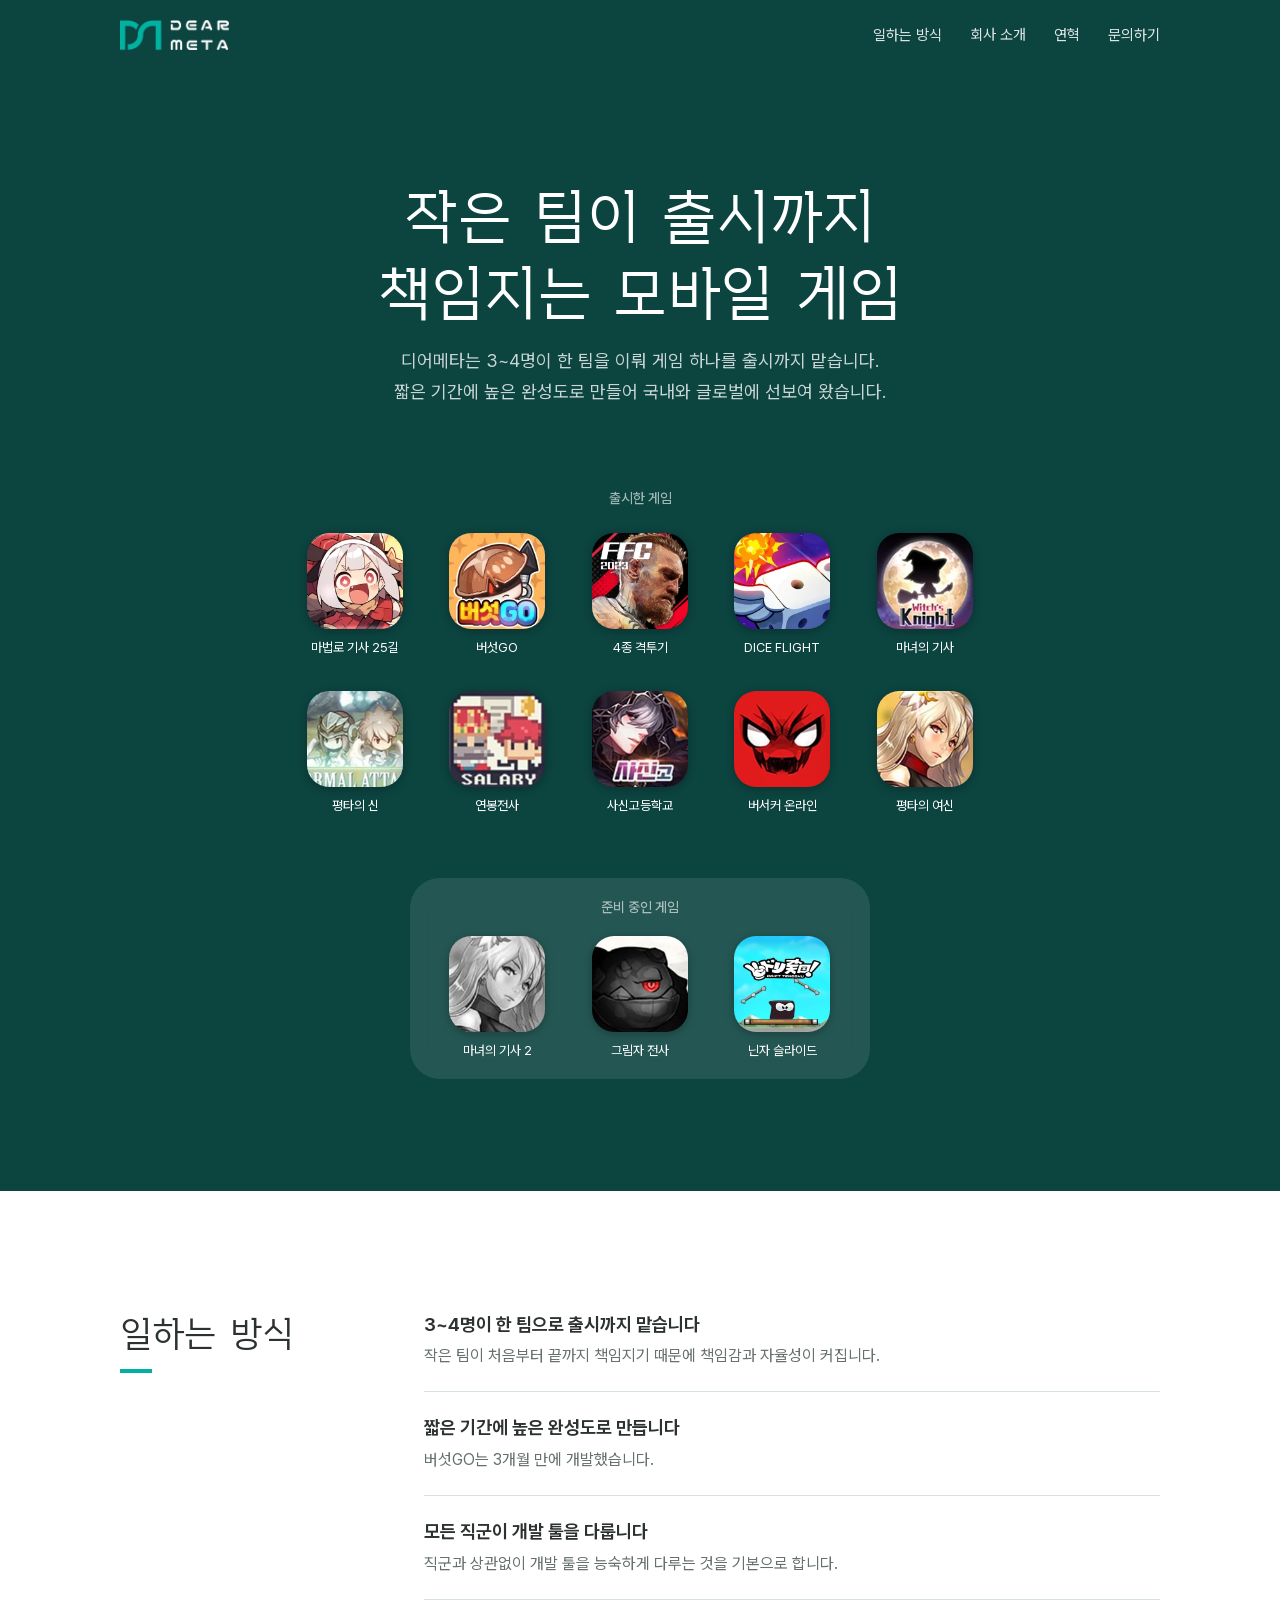
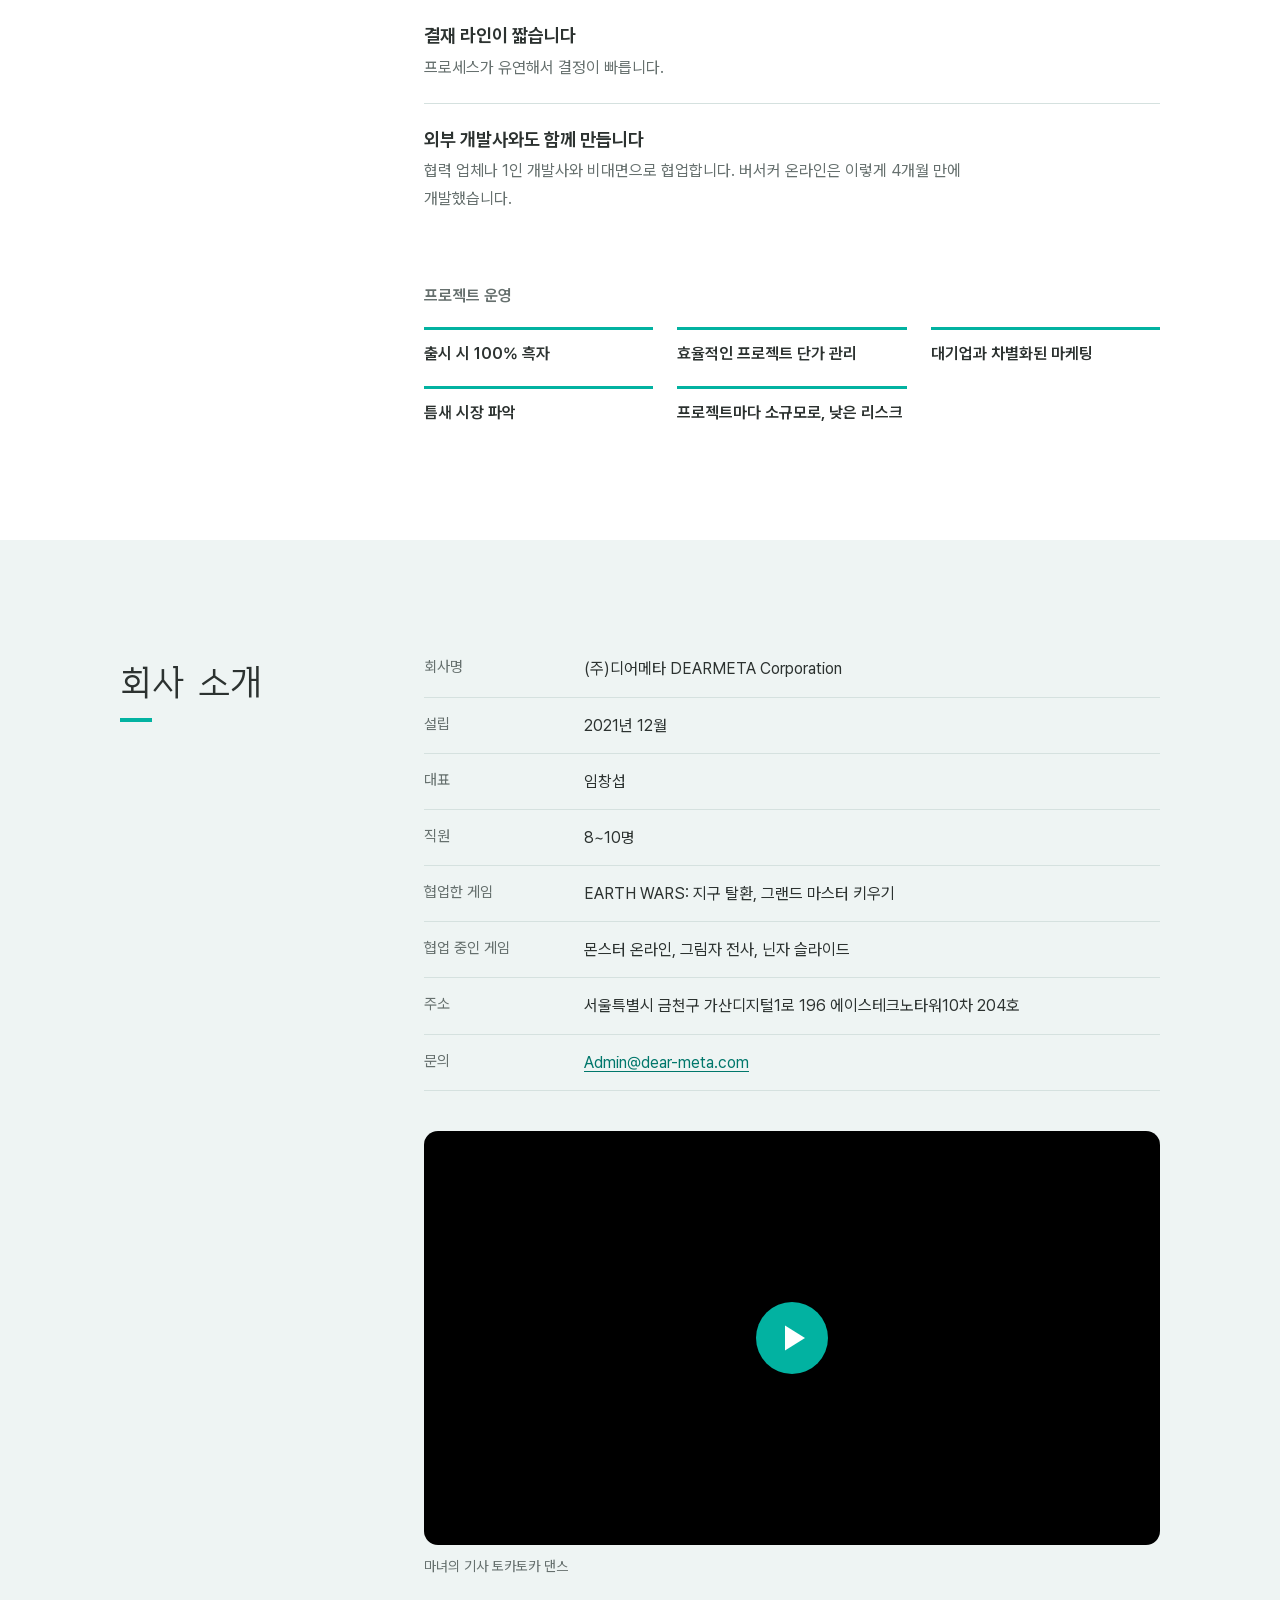
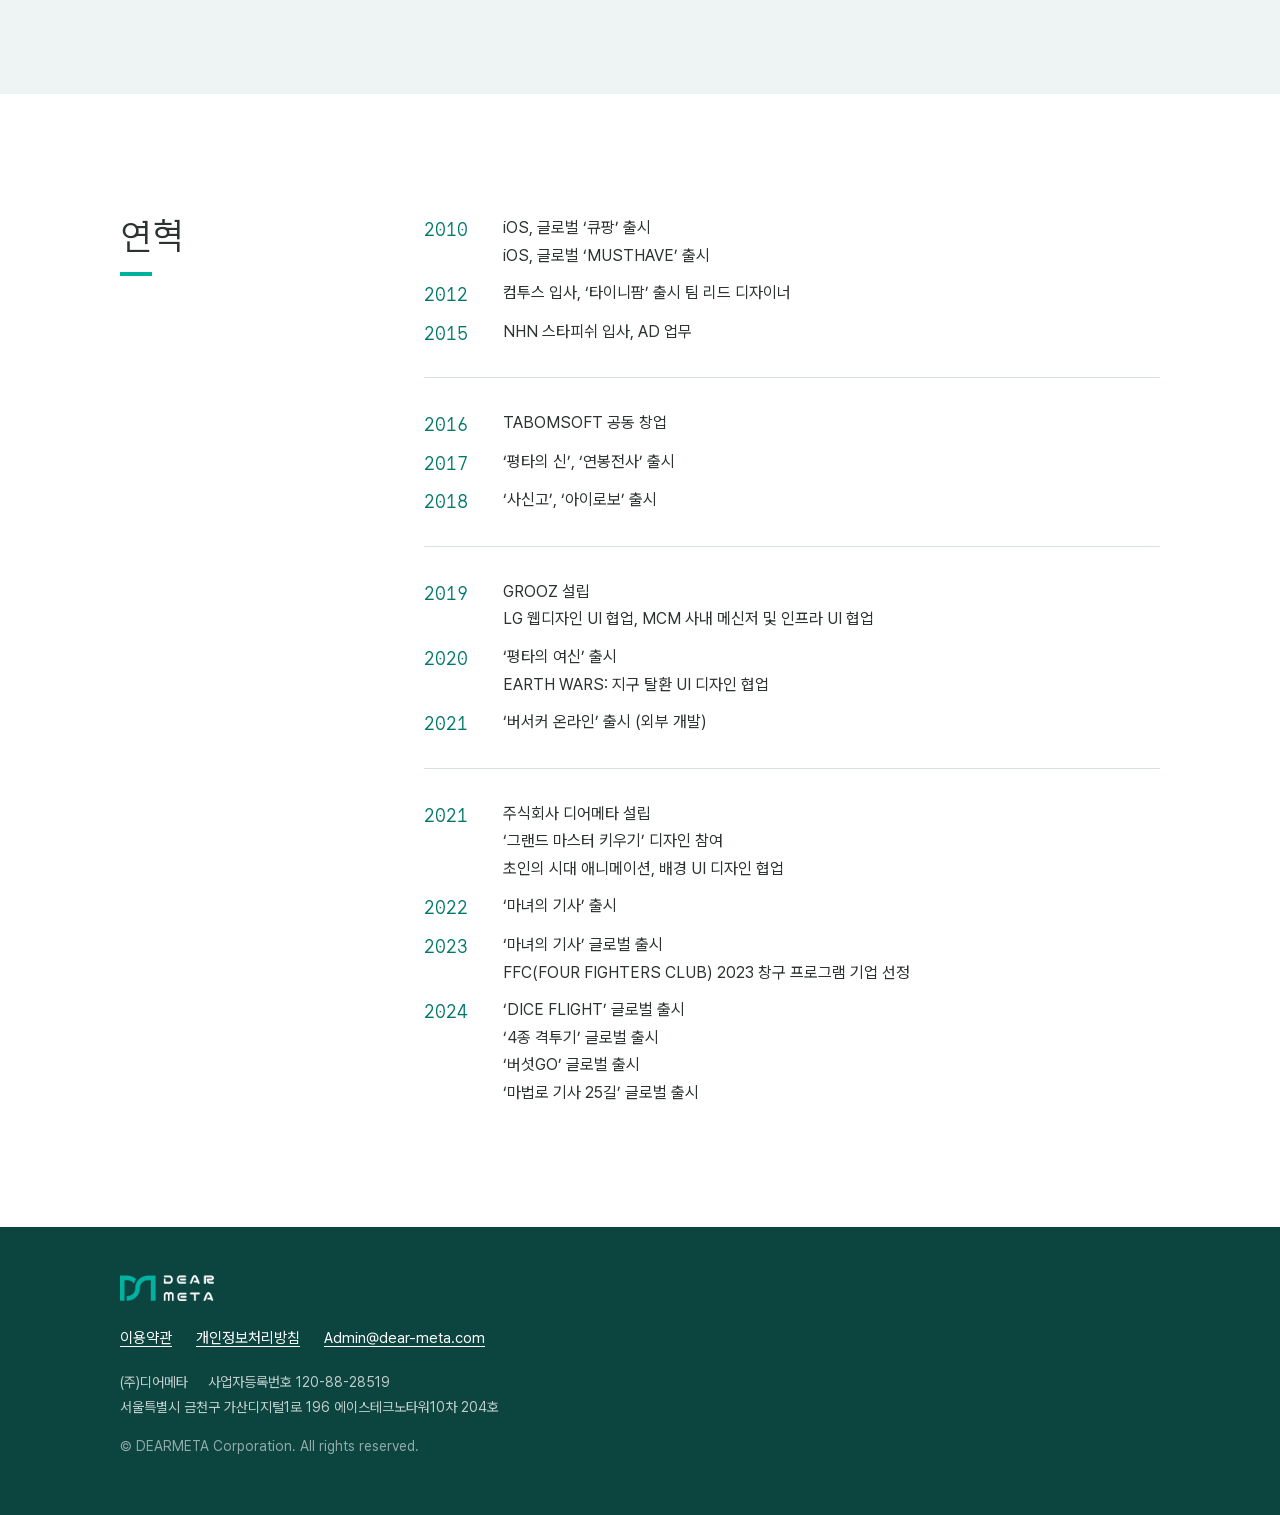
==== index.html @ 2e7e53f1 "회사 홈페이지 추가 (기존 구글 사이트 내용 이전) - 첫 화면: 출시한 게임 10개, 준비 중인 게임 3개 - 일하는 방식, 회사 소개, 연혁, 마녀의 기사 영상 - 이용약관(/" ====
<!doctype html>
<html lang="ko">
<head>
<meta charset="utf-8">
<meta name="viewport" content="width=device-width, initial-scale=1">
<title>디어메타 | 작은 팀이 출시까지 책임지는 모바일 게임</title>
<meta name="description" content="디어메타는 3~4명이 한 팀을 이뤄 모바일 게임을 출시까지 맡는 게임 회사입니다. 마법로 기사 25길, 버섯GO, 마녀의 기사, DICE FLIGHT 등을 출시했습니다.">
<meta name="theme-color" content="#0c4440">
<link rel="canonical" href="https://dear-meta.com/">
<meta property="og:type" content="website">
<meta property="og:site_name" content="디어메타">
<meta property="og:title" content="디어메타 | 작은 팀이 출시까지 책임지는 모바일 게임">
<meta property="og:description" content="3~4명이 한 팀을 이뤄 모바일 게임을 출시까지 맡는 게임 회사입니다.">
<meta property="og:url" content="https://dear-meta.com/">
<meta property="og:image" content="https://dear-meta.com/assets/img/og.jpg">
<meta property="og:image:width" content="1200">
<meta property="og:image:height" content="675">
<meta name="twitter:card" content="summary_large_image">
<link rel="icon" type="image/png" href="/assets/img/favicon.png">
<link rel="apple-touch-icon" href="/assets/img/apple-touch-icon.png">
<link rel="stylesheet" href="/assets/css/fonts.css">
<link rel="stylesheet" href="/assets/css/site.css">
<script type="application/ld+json">
{"@context":"https://schema.org","@type":"Organization","name":"(주)디어메타","alternateName":"DEARMETA Corporation","url":"https://dear-meta.com/","logo":"https://dear-meta.com/assets/img/logo.png","email":"Admin@dear-meta.com","foundingDate":"2021-12","address":{"@type":"PostalAddress","streetAddress":"가산디지털1로 196 에이스테크노타워10차 204호","addressLocality":"금천구","addressRegion":"서울특별시","addressCountry":"KR"}}
</script>
</head>
<body>
<a class="skip" href="#main">본문으로 건너뛰기</a>

<div class="wall">
  <header class="masthead">
    <a class="brand" href="/" aria-label="디어메타 홈"><img src="/assets/img/logo-white.png" alt="DEAR META" width="463" height="128"></a>
    <nav aria-label="주요 메뉴">
      <ul>
        <li><a href="#work">일하는 방식</a></li>
        <li><a href="#about">회사 소개</a></li>
        <li><a href="#history">연혁</a></li>
        <li class="contact"><a href="mailto:Admin@dear-meta.com">문의하기</a></li>
      </ul>
    </nav>
  </header>

  <section class="hero" id="main" aria-labelledby="hero-title">
    <h1 id="hero-title">작은 팀이 출시까지 책임지는 모바일 게임</h1>
    <p class="lede">디어메타는 3~4명이 한 팀을 이뤄 게임 하나를 출시까지 맡습니다. 짧은 기간에 높은 완성도로 만들어 국내와 글로벌에 선보여 왔습니다.</p>

    <div class="home">
      <h2>출시한 게임</h2>
      <ul class="apps">
        <li class="app" style="--i:0"><img src="/assets/img/games/mabeopro.webp" alt="" width="152" height="152"><span>마법로 기사 25길</span></li>
        <li class="app" style="--i:1"><img src="/assets/img/games/beoseot-go.webp" alt="" width="150" height="150"><span>버섯GO</span></li>
        <li class="app" style="--i:2"><img src="/assets/img/games/ffc.webp" alt="" width="150" height="150"><span>4종 격투기</span></li>
        <li class="app" style="--i:3"><img src="/assets/img/games/dice-flight.webp" alt="" width="150" height="150"><span>DICE FLIGHT</span></li>
        <li class="app" style="--i:4"><img src="/assets/img/games/witchs-knight.webp" alt="" width="150" height="150"><span>마녀의 기사</span></li>
        <li class="app" style="--i:5"><img src="/assets/img/games/pyeongta-sin.webp" alt="" width="150" height="150"><span>평타의 신</span></li>
        <li class="app" style="--i:6"><img src="/assets/img/games/salary.webp" alt="" width="121" height="121"><span>연봉전사</span></li>
        <li class="app" style="--i:7"><img src="/assets/img/games/sasingo.webp" alt="" width="150" height="150"><span>사신고등학교</span></li>
        <li class="app" style="--i:8"><img src="/assets/img/games/berserker.webp" alt="" width="150" height="150"><span>버서커 온라인</span></li>
        <li class="app" style="--i:9"><img src="/assets/img/games/pyeongta-yeosin.webp" alt="" width="150" height="150"><span>평타의 여신</span></li>
      </ul>
    </div>

    <div class="dock">
      <h2>준비 중인 게임</h2>
      <ul class="apps">
        <li class="app" style="--i:11"><img src="/assets/img/games/witchs-knight-2.webp" alt="" width="151" height="151"><span>마녀의 기사 2</span></li>
        <li class="app" style="--i:12"><img src="/assets/img/games/shadow-warrior.webp" alt="" width="150" height="150"><span>그림자 전사</span></li>
        <li class="app" style="--i:13"><img src="/assets/img/games/ninja-slide.webp" alt="" width="159" height="159"><span>닌자 슬라이드</span></li>
      </ul>
    </div>
  </section>
</div>

<main>
  <section class="section" id="work" aria-labelledby="work-title">
    <div class="split">
      <h2 id="work-title">일하는 방식</h2>
      <div>
        <ul class="ways">
          <li>
            <h3>3~4명이 한 팀으로 출시까지 맡습니다</h3>
            <p>작은 팀이 처음부터 끝까지 책임지기 때문에 책임감과 자율성이 커집니다.</p>
          </li>
          <li>
            <h3>짧은 기간에 높은 완성도로 만듭니다</h3>
            <p>버섯GO는 3개월 만에 개발했습니다.</p>
          </li>
          <li>
            <h3>모든 직군이 개발 툴을 다룹니다</h3>
            <p>직군과 상관없이 개발 툴을 능숙하게 다루는 것을 기본으로 합니다.</p>
          </li>
          <li>
            <h3>결재 라인이 짧습니다</h3>
            <p>프로세스가 유연해서 결정이 빠릅니다.</p>
          </li>
          <li>
            <h3>외부 개발사와도 함께 만듭니다</h3>
            <p>협력 업체나 1인 개발사와 비대면으로 협업합니다. 버서커 온라인은 이렇게 4개월 만에 개발했습니다.</p>
          </li>
        </ul>

        <div class="ops">
          <h3>프로젝트 운영</h3>
          <ul>
            <li>출시 시 100% 흑자</li>
            <li>효율적인 프로젝트 단가 관리</li>
            <li>대기업과 차별화된 마케팅</li>
            <li>틈새 시장 파악</li>
            <li>프로젝트마다 소규모로, 낮은 리스크</li>
          </ul>
        </div>
      </div>
    </div>
  </section>

  <section class="section tint" id="about" aria-labelledby="about-title">
    <div class="split">
      <h2 id="about-title">회사 소개</h2>
      <div>
        <dl class="facts">
          <div><dt>회사명</dt><dd>(주)디어메타 DEARMETA Corporation</dd></div>
          <div><dt>설립</dt><dd>2021년 12월</dd></div>
          <div><dt>대표</dt><dd>임창섭</dd></div>
          <div><dt>직원</dt><dd>8~10명</dd></div>
          <div><dt>협업한 게임</dt><dd>EARTH WARS: 지구 탈환, 그랜드 마스터 키우기</dd></div>
          <div><dt>협업 중인 게임</dt><dd>몬스터 온라인, 그림자 전사, 닌자 슬라이드</dd></div>
          <div><dt>주소</dt><dd>서울특별시 금천구 가산디지털1로 196 에이스테크노타워10차 204호</dd></div>
          <div><dt>문의</dt><dd><a href="mailto:Admin@dear-meta.com">Admin@dear-meta.com</a></dd></div>
        </dl>

        <figure class="film">
          <div class="film-frame" data-youtube="AQOb9cxk1CE">
            <button type="button" aria-label="마녀의 기사 토카토카 댄스 영상 재생">
              <img src="https://i.ytimg.com/vi/AQOb9cxk1CE/hqdefault.jpg" alt="" loading="lazy" width="480" height="360" onerror="this.remove()">
              <svg viewBox="0 0 72 72" aria-hidden="true"><circle cx="36" cy="36" r="36" fill="#02b2a1"/><path d="M29 23.5v25l20-12.5z" fill="#fff"/></svg>
            </button>
          </div>
          <figcaption>마녀의 기사 토카토카 댄스</figcaption>
        </figure>
      </div>
    </div>
  </section>

  <section class="section" id="history" aria-labelledby="history-title">
    <div class="split">
      <h2 id="history-title">연혁</h2>
      <ol class="timeline">
        <li>
          <ol>
            <li class="year-row"><span class="year">2010</span><ul><li>iOS, 글로벌 ‘큐팡’ 출시</li><li>iOS, 글로벌 ‘MUSTHAVE’ 출시</li></ul></li>
            <li class="year-row"><span class="year">2012</span><ul><li>컴투스 입사, ‘타이니팜’ 출시 팀 리드 디자이너</li></ul></li>
            <li class="year-row"><span class="year">2015</span><ul><li>NHN 스타피쉬 입사, AD 업무</li></ul></li>
          </ol>
        </li>
        <li>
          <ol>
            <li class="year-row"><span class="year">2016</span><ul><li>TABOMSOFT 공동 창업</li></ul></li>
            <li class="year-row"><span class="year">2017</span><ul><li>‘평타의 신’, ‘연봉전사’ 출시</li></ul></li>
            <li class="year-row"><span class="year">2018</span><ul><li>‘사신고’, ‘아이로보’ 출시</li></ul></li>
          </ol>
        </li>
        <li>
          <ol>
            <li class="year-row"><span class="year">2019</span><ul><li>GROOZ 설립</li><li>LG 웹디자인 UI 협업, MCM 사내 메신저 및 인프라 UI 협업</li></ul></li>
            <li class="year-row"><span class="year">2020</span><ul><li>‘평타의 여신’ 출시</li><li>EARTH WARS: 지구 탈환 UI 디자인 협업</li></ul></li>
            <li class="year-row"><span class="year">2021</span><ul><li>‘버서커 온라인’ 출시 (외부 개발)</li></ul></li>
          </ol>
        </li>
        <li>
          <ol>
            <li class="year-row"><span class="year">2021</span><ul><li>주식회사 디어메타 설립</li><li>‘그랜드 마스터 키우기’ 디자인 참여</li><li>초인의 시대 애니메이션, 배경 UI 디자인 협업</li></ul></li>
            <li class="year-row"><span class="year">2022</span><ul><li>‘마녀의 기사’ 출시</li></ul></li>
            <li class="year-row"><span class="year">2023</span><ul><li>‘마녀의 기사’ 글로벌 출시</li><li>FFC(FOUR FIGHTERS CLUB) 2023 창구 프로그램 기업 선정</li></ul></li>
            <li class="year-row"><span class="year">2024</span><ul><li>‘DICE FLIGHT’ 글로벌 출시</li><li>‘4종 격투기’ 글로벌 출시</li><li>‘버섯GO’ 글로벌 출시</li><li>‘마법로 기사 25길’ 글로벌 출시</li></ul></li>
          </ol>
        </li>
      </ol>
    </div>
  </section>
</main>

<footer class="wall footer">
  <div class="inner">
    <a class="brand" href="/" aria-label="디어메타 홈"><img src="/assets/img/logo-white.png" alt="DEAR META" width="463" height="128"></a>
    <nav aria-label="정책 및 문의">
      <ul>
        <li><a href="/terms/">이용약관</a></li>
        <li><a href="/privacy/">개인정보처리방침</a></li>
        <li><a href="mailto:Admin@dear-meta.com">Admin@dear-meta.com</a></li>
      </ul>
    </nav>
    <p class="company"><span>(주)디어메타</span><span>사업자등록번호 120-88-28519</span></p>
    <p>서울특별시 금천구 가산디지털1로 196 에이스테크노타워10차 204호</p>
    <p class="copy">© DEARMETA Corporation. All rights reserved.</p>
  </div>
</footer>

<script>
  document.querySelectorAll('[data-youtube]').forEach(function (frame) {
    var button = frame.querySelector('button');
    button.addEventListener('click', function () {
      var iframe = document.createElement('iframe');
      iframe.src = 'https://www.youtube-nocookie.com/embed/' + frame.dataset.youtube + '?autoplay=1&rel=0';
      iframe.title = '마녀의 기사 토카토카 댄스';
      iframe.allow = 'autoplay; encrypted-media; picture-in-picture; fullscreen';
      iframe.allowFullscreen = true;
      frame.replaceChildren(iframe);
      iframe.focus();
    });
  });
</script>
</body>
</html>
---- assets/css/fonts.css ----
/* Orbit (SIL OFL 1.1, via @fontsource/orbit) */
/* orbit-[0]-400-normal */
@font-face {
  font-family: 'Orbit';
  font-style: normal;
  font-display: swap;
  font-weight: 400;
  src: url(../fonts/orbit/orbit-0-400-normal.woff2) format('woff2');
  unicode-range: U+f9ca-fa0b,U+ff03-ff05,U+ff07,U+ff0a-ff0b,U+ff0d-ff19,U+ff1b,U+ff1d,U+ff20-ff5b,U+ff5d,U+ffe0-ffe3,U+ffe5-ffe6;
}

/* orbit-[2]-400-normal */
@font-face {
  font-family: 'Orbit';
  font-style: normal;
  font-display: swap;
  font-weight: 400;
  src: url(../fonts/orbit/orbit-2-400-normal.woff2) format('woff2');
  unicode-range: U+d723-d728,U+d72a-d733,U+d735-d748,U+d74a-d74f,U+d752-d753,U+d755-d757,U+d75a-d75f,U+d762-d764,U+d766-d768,U+d76a-d76b,U+d76d-d76f,U+d771-d787,U+d789-d78b,U+d78d-d78f,U+d791-d797,U+d79a,U+d79c,U+d79e-d7a3,U+f900-f909,U+f90b-f92e;
}

/* orbit-[3]-400-normal */
@font-face {
  font-family: 'Orbit';
  font-style: normal;
  font-display: swap;
  font-weight: 400;
  src: url(../fonts/orbit/orbit-3-400-normal.woff2) format('woff2');
  unicode-range: U+d679-d68b,U+d68e-d69e,U+d6a0,U+d6a2-d6a7,U+d6a9-d6c3,U+d6c6-d6c7,U+d6c9-d6cb,U+d6cd-d6d3,U+d6d5-d6d6,U+d6d8-d6e3,U+d6e5-d6e7,U+d6e9-d6fb,U+d6fd-d717,U+d719-d71f,U+d721-d722;
}

/* orbit-[4]-400-normal */
@font-face {
  font-family: 'Orbit';
  font-style: normal;
  font-display: swap;
  font-weight: 400;
  src: url(../fonts/orbit/orbit-4-400-normal.woff2) format('woff2');
  unicode-range: U+d5bc-d5c7,U+d5ca-d5cb,U+d5cd-d5cf,U+d5d1-d5d7,U+d5d9-d5da,U+d5dc,U+d5de-d5e3,U+d5e6-d5e7,U+d5e9-d5eb,U+d5ed-d5f6,U+d5f8,U+d5fa-d5ff,U+d602-d603,U+d605-d607,U+d609-d60f,U+d612-d613,U+d616-d61b,U+d61d-d637,U+d63a-d63b,U+d63d-d63f,U+d641-d647,U+d64a-d64c,U+d64e-d653,U+d656-d657,U+d659-d65b,U+d65d-d666,U+d668,U+d66a-d678;
}

/* orbit-[5]-400-normal */
@font-face {
  font-family: 'Orbit';
  font-style: normal;
  font-display: swap;
  font-weight: 400;
  src: url(../fonts/orbit/orbit-5-400-normal.woff2) format('woff2');
  unicode-range: U+d507,U+d509-d50b,U+d50d-d513,U+d515-d53b,U+d53e-d53f,U+d541-d543,U+d545-d54c,U+d54e,U+d550,U+d552-d557,U+d55a-d55b,U+d55d-d55f,U+d561-d564,U+d566-d567,U+d56a,U+d56c,U+d56e-d573,U+d576-d577,U+d579-d583,U+d585-d586,U+d58a-d5a4,U+d5a6-d5bb;
}

/* orbit-[6]-400-normal */
@font-face {
  font-family: 'Orbit';
  font-style: normal;
  font-display: swap;
  font-weight: 400;
  src: url(../fonts/orbit/orbit-6-400-normal.woff2) format('woff2');
  unicode-range: U+d464-d477,U+d47a-d47b,U+d47d-d47f,U+d481-d487,U+d489-d48a,U+d48c,U+d48e-d4e7,U+d4e9-d503,U+d505-d506;
}

/* orbit-[7]-400-normal */
@font-face {
  font-family: 'Orbit';
  font-style: normal;
  font-display: swap;
  font-weight: 400;
  src: url(../fonts/orbit/orbit-7-400-normal.woff2) format('woff2');
  unicode-range: U+d3bf-d3c7,U+d3ca-d3cf,U+d3d1-d3eb,U+d3ee-d3ef,U+d3f1-d3f3,U+d3f5-d3fb,U+d3fd-d400,U+d402-d45b,U+d45d-d463;
}

/* orbit-[8]-400-normal */
@font-face {
  font-family: 'Orbit';
  font-style: normal;
  font-display: swap;
  font-weight: 400;
  src: url(../fonts/orbit/orbit-8-400-normal.woff2) format('woff2');
  unicode-range: U+d2ff,U+d302-d304,U+d306-d30b,U+d30f,U+d311-d313,U+d315-d31b,U+d31e,U+d322-d324,U+d326-d327,U+d32a-d32b,U+d32d-d32f,U+d331-d337,U+d339-d33c,U+d33e-d37b,U+d37e-d37f,U+d381-d383,U+d385-d38b,U+d38e-d390,U+d392-d397,U+d39a-d39b,U+d39d-d39f,U+d3a1-d3a7,U+d3a9-d3aa,U+d3ac,U+d3ae-d3b3,U+d3b5-d3b7,U+d3b9-d3bb,U+d3bd-d3be;
}

/* orbit-[9]-400-normal */
@font-face {
  font-family: 'Orbit';
  font-style: normal;
  font-display: swap;
  font-weight: 400;
  src: url(../fonts/orbit/orbit-9-400-normal.woff2) format('woff2');
  unicode-range: U+d257-d27f,U+d281-d29b,U+d29d-d29f,U+d2a1-d2ab,U+d2ad-d2b7,U+d2ba-d2bb,U+d2bd-d2bf,U+d2c1-d2c7,U+d2c9-d2ef,U+d2f2-d2f3,U+d2f5-d2f7,U+d2f9-d2fe;
}

/* orbit-[10]-400-normal */
@font-face {
  font-family: 'Orbit';
  font-style: normal;
  font-display: swap;
  font-weight: 400;
  src: url(../fonts/orbit/orbit-10-400-normal.woff2) format('woff2');
  unicode-range: U+d1b4,U+d1b6-d1f3,U+d1f5-d22b,U+d22e-d22f,U+d231-d233,U+d235-d23b,U+d23d-d240,U+d242-d256;
}

/* orbit-[11]-400-normal */
@font-face {
  font-family: 'Orbit';
  font-style: normal;
  font-display: swap;
  font-weight: 400;
  src: url(../fonts/orbit/orbit-11-400-normal.woff2) format('woff2');
  unicode-range: U+d105-d12f,U+d132-d133,U+d135-d137,U+d139-d13f,U+d141-d142,U+d144,U+d146-d14b,U+d14e-d14f,U+d151-d153,U+d155-d15b,U+d15e-d187,U+d189-d19f,U+d1a2-d1a3,U+d1a5-d1a7,U+d1a9-d1af,U+d1b2-d1b3;
}

/* orbit-[12]-400-normal */
@font-face {
  font-family: 'Orbit';
  font-style: normal;
  font-display: swap;
  font-weight: 400;
  src: url(../fonts/orbit/orbit-12-400-normal.woff2) format('woff2');
  unicode-range: U+d04b-d04f,U+d051-d057,U+d059-d06b,U+d06d-d06f,U+d071-d073,U+d075-d07b,U+d07e-d0a3,U+d0a6-d0a7,U+d0a9-d0ab,U+d0ad-d0b3,U+d0b6,U+d0b8,U+d0ba-d0bf,U+d0c2-d0c3,U+d0c5-d0c7,U+d0c9-d0cf,U+d0d2,U+d0d6-d0db,U+d0de-d0df,U+d0e1-d0e3,U+d0e5-d0eb,U+d0ee-d0f0,U+d0f2-d104;
}

/* orbit-[13]-400-normal */
@font-face {
  font-family: 'Orbit';
  font-style: normal;
  font-display: swap;
  font-weight: 400;
  src: url(../fonts/orbit/orbit-13-400-normal.woff2) format('woff2');
  unicode-range: U+cfa2-cfc3,U+cfc5-cfdf,U+cfe2-cfe3,U+cfe5-cfe7,U+cfe9-cff4,U+cff6-cffb,U+cffd-cfff,U+d001-d003,U+d005-d017,U+d019-d033,U+d036-d037,U+d039-d03b,U+d03d-d04a;
}

/* orbit-[14]-400-normal */
@font-face {
  font-family: 'Orbit';
  font-style: normal;
  font-display: swap;
  font-weight: 400;
  src: url(../fonts/orbit/orbit-14-400-normal.woff2) format('woff2');
  unicode-range: U+cef0-cef3,U+cef6,U+cef9-ceff,U+cf01-cf03,U+cf05-cf07,U+cf09-cf0f,U+cf11-cf12,U+cf14-cf1b,U+cf1d-cf1f,U+cf21-cf2f,U+cf31-cf53,U+cf56-cf57,U+cf59-cf5b,U+cf5d-cf63,U+cf66,U+cf68,U+cf6a-cf6f,U+cf71-cf84,U+cf86-cf8b,U+cf8d-cfa1;
}

/* orbit-[15]-400-normal */
@font-face {
  font-family: 'Orbit';
  font-style: normal;
  font-display: swap;
  font-weight: 400;
  src: url(../fonts/orbit/orbit-15-400-normal.woff2) format('woff2');
  unicode-range: U+ce3c-ce57,U+ce5a-ce5b,U+ce5d-ce5f,U+ce61-ce67,U+ce6a,U+ce6c,U+ce6e-ce73,U+ce76-ce77,U+ce79-ce7b,U+ce7d-ce83,U+ce85-ce88,U+ce8a-ce8f,U+ce91-ce93,U+ce95-ce97,U+ce99-ce9f,U+cea2,U+cea4-ceab,U+cead-cee3,U+cee6-cee7,U+cee9-ceeb,U+ceed-ceef;
}

/* orbit-[16]-400-normal */
@font-face {
  font-family: 'Orbit';
  font-style: normal;
  font-display: swap;
  font-weight: 400;
  src: url(../fonts/orbit/orbit-16-400-normal.woff2) format('woff2');
  unicode-range: U+cd92-cd93,U+cd96-cd97,U+cd99-cd9b,U+cd9d-cda3,U+cda6-cda8,U+cdaa-cdaf,U+cdb1-cdc3,U+cdc5-cdcb,U+cdcd-cde7,U+cde9-ce03,U+ce05-ce1f,U+ce22-ce34,U+ce36-ce3b;
}

/* orbit-[17]-400-normal */
@font-face {
  font-family: 'Orbit';
  font-style: normal;
  font-display: swap;
  font-weight: 400;
  src: url(../fonts/orbit/orbit-17-400-normal.woff2) format('woff2');
  unicode-range: U+ccef-cd07,U+cd0a-cd0b,U+cd0d-cd1a,U+cd1c,U+cd1e-cd2b,U+cd2d-cd5b,U+cd5d-cd77,U+cd79-cd91;
}

/* orbit-[18]-400-normal */
@font-face {
  font-family: 'Orbit';
  font-style: normal;
  font-display: swap;
  font-weight: 400;
  src: url(../fonts/orbit/orbit-18-400-normal.woff2) format('woff2');
  unicode-range: U+cc3f-cc43,U+cc46-cc47,U+cc49-cc4b,U+cc4d-cc53,U+cc55-cc58,U+cc5a-cc5f,U+cc61-cc97,U+cc9a-cc9b,U+cc9d-cc9f,U+cca1-cca7,U+ccaa,U+ccac,U+ccae-ccb3,U+ccb6-ccb7,U+ccb9-ccbb,U+ccbd-cccf,U+ccd1-cce3,U+cce5-ccee;
}

/* orbit-[19]-400-normal */
@font-face {
  font-family: 'Orbit';
  font-style: normal;
  font-display: swap;
  font-weight: 400;
  src: url(../fonts/orbit/orbit-19-400-normal.woff2) format('woff2');
  unicode-range: U+cb91-cbd3,U+cbd5-cbe3,U+cbe5-cc0b,U+cc0e-cc0f,U+cc11-cc13,U+cc15-cc1b,U+cc1d-cc20,U+cc23-cc27,U+cc2a-cc2b,U+cc2d,U+cc2f,U+cc31-cc37,U+cc3a,U+cc3c;
}

/* orbit-[20]-400-normal */
@font-face {
  font-family: 'Orbit';
  font-style: normal;
  font-display: swap;
  font-weight: 400;
  src: url(../fonts/orbit/orbit-20-400-normal.woff2) format('woff2');
  unicode-range: U+caf4-cb47,U+cb4a-cb90;
}

/* orbit-[21]-400-normal */
@font-face {
  font-family: 'Orbit';
  font-style: normal;
  font-display: swap;
  font-weight: 400;
  src: url(../fonts/orbit/orbit-21-400-normal.woff2) format('woff2');
  unicode-range: U+ca4a-ca4b,U+ca4e-ca4f,U+ca51-ca53,U+ca55-ca5b,U+ca5d-ca60,U+ca62-ca83,U+ca85-cabb,U+cabe-cabf,U+cac1-cac3,U+cac5-cacb,U+cacd-cad0,U+cad2,U+cad4-cad8,U+cada-caf3;
}

/* orbit-[22]-400-normal */
@font-face {
  font-family: 'Orbit';
  font-style: normal;
  font-display: swap;
  font-weight: 400;
  src: url(../fonts/orbit/orbit-22-400-normal.woff2) format('woff2');
  unicode-range: U+c996-c997,U+c99a-c99c,U+c99e-c9bf,U+c9c2-c9c3,U+c9c5-c9c7,U+c9c9-c9cf,U+c9d2,U+c9d4,U+c9d7-c9d8,U+c9db,U+c9de-c9df,U+c9e1-c9e3,U+c9e5-c9e6,U+c9e8-c9eb,U+c9ee-c9f0,U+c9f2-c9f7,U+c9f9-ca0b,U+ca0d-ca28,U+ca2a-ca49;
}

/* orbit-[23]-400-normal */
@font-face {
  font-family: 'Orbit';
  font-style: normal;
  font-display: swap;
  font-weight: 400;
  src: url(../fonts/orbit/orbit-23-400-normal.woff2) format('woff2');
  unicode-range: U+c8e9-c8f4,U+c8f6-c8fb,U+c8fe-c8ff,U+c901-c903,U+c905-c90b,U+c90e-c910,U+c912-c917,U+c919-c92b,U+c92d-c94f,U+c951-c953,U+c955-c96b,U+c96d-c973,U+c975-c987,U+c98a-c98b,U+c98d-c98f,U+c991-c995;
}

/* orbit-[24]-400-normal */
@font-face {
  font-family: 'Orbit';
  font-style: normal;
  font-display: swap;
  font-weight: 400;
  src: url(../fonts/orbit/orbit-24-400-normal.woff2) format('woff2');
  unicode-range: U+c841-c84b,U+c84d-c86f,U+c872-c873,U+c875-c877,U+c879-c87f,U+c882-c884,U+c887-c88a,U+c88d-c8c3,U+c8c5-c8df,U+c8e1-c8e8;
}

/* orbit-[25]-400-normal */
@font-face {
  font-family: 'Orbit';
  font-style: normal;
  font-display: swap;
  font-weight: 400;
  src: url(../fonts/orbit/orbit-25-400-normal.woff2) format('woff2');
  unicode-range: U+c779-c77b,U+c77e-c782,U+c786,U+c78b,U+c78d,U+c78f,U+c792-c793,U+c795,U+c797,U+c799-c79f,U+c7a2,U+c7a7-c7ab,U+c7ae-c7bb,U+c7bd-c7c0,U+c7c2-c7c7,U+c7c9-c7dc,U+c7de-c7ff,U+c802-c803,U+c805-c807,U+c809,U+c80b-c80f,U+c812,U+c814,U+c817-c81b,U+c81e-c81f,U+c821-c823,U+c825-c82e,U+c830-c837,U+c839-c83b,U+c83d-c840;
}

/* orbit-[26]-400-normal */
@font-face {
  font-family: 'Orbit';
  font-style: normal;
  font-display: swap;
  font-weight: 400;
  src: url(../fonts/orbit/orbit-26-400-normal.woff2) format('woff2');
  unicode-range: U+c6bb-c6bf,U+c6c2,U+c6c4,U+c6c6-c6cb,U+c6ce-c6cf,U+c6d1-c6d3,U+c6d5-c6db,U+c6dd-c6df,U+c6e1-c6e7,U+c6e9-c6eb,U+c6ed-c6ef,U+c6f1-c6f8,U+c6fa-c703,U+c705-c707,U+c709-c70b,U+c70d-c716,U+c718,U+c71a-c71f,U+c722-c723,U+c725-c727,U+c729-c734,U+c736-c73b,U+c73e-c73f,U+c741-c743,U+c745-c74b,U+c74e-c750,U+c752-c757,U+c759-c773,U+c776-c777;
}

/* orbit-[27]-400-normal */
@font-face {
  font-family: 'Orbit';
  font-style: normal;
  font-display: swap;
  font-weight: 400;
  src: url(../fonts/orbit/orbit-27-400-normal.woff2) format('woff2');
  unicode-range: U+c5f5-c5fb,U+c5fe,U+c602-c605,U+c607,U+c609-c60f,U+c611-c61a,U+c61c-c623,U+c626-c627,U+c629-c62b,U+c62d,U+c62f-c632,U+c636,U+c638,U+c63a-c63f,U+c642-c643,U+c645-c647,U+c649-c652,U+c656-c65b,U+c65d-c65f,U+c661-c663,U+c665-c677,U+c679-c67b,U+c67d-c693,U+c696-c697,U+c699-c69b,U+c69d-c6a3,U+c6a6,U+c6a8,U+c6aa-c6af,U+c6b2-c6b3,U+c6b5-c6b7,U+c6b9-c6ba;
}

/* orbit-[28]-400-normal */
@font-face {
  font-family: 'Orbit';
  font-style: normal;
  font-display: swap;
  font-weight: 400;
  src: url(../fonts/orbit/orbit-28-400-normal.woff2) format('woff2');
  unicode-range: U+c517-c527,U+c52a-c52b,U+c52d-c52f,U+c531-c538,U+c53a,U+c53c,U+c53e-c543,U+c546-c547,U+c54b,U+c54d-c552,U+c556,U+c55a-c55b,U+c55d,U+c55f,U+c562-c563,U+c565-c567,U+c569-c56f,U+c572,U+c574,U+c576-c57b,U+c57e-c57f,U+c581-c583,U+c585-c586,U+c588-c58b,U+c58e,U+c590,U+c592-c596,U+c599-c5b3,U+c5b6-c5b7,U+c5ba,U+c5be-c5c3,U+c5ca-c5cb,U+c5cd,U+c5cf,U+c5d2-c5d3,U+c5d5-c5d7,U+c5d9-c5df,U+c5e1-c5e2,U+c5e4,U+c5e6-c5eb,U+c5ef,U+c5f1-c5f3;
}

/* orbit-[29]-400-normal */
@font-face {
  font-family: 'Orbit';
  font-style: normal;
  font-display: swap;
  font-weight: 400;
  src: url(../fonts/orbit/orbit-29-400-normal.woff2) format('woff2');
  unicode-range: U+c475-c4ef,U+c4f2-c4f3,U+c4f5-c4f7,U+c4f9-c4ff,U+c502-c50b,U+c50d-c516;
}

/* orbit-[30]-400-normal */
@font-face {
  font-family: 'Orbit';
  font-style: normal;
  font-display: swap;
  font-weight: 400;
  src: url(../fonts/orbit/orbit-30-400-normal.woff2) format('woff2');
  unicode-range: U+c3d0-c3d7,U+c3da-c3db,U+c3dd-c3de,U+c3e1-c3ec,U+c3ee-c3f3,U+c3f5-c42b,U+c42d-c463,U+c466-c474;
}

/* orbit-[31]-400-normal */
@font-face {
  font-family: 'Orbit';
  font-style: normal;
  font-display: swap;
  font-weight: 400;
  src: url(../fonts/orbit/orbit-31-400-normal.woff2) format('woff2');
  unicode-range: U+c32b-c367,U+c36a-c36b,U+c36d-c36f,U+c371-c377,U+c37a-c37b,U+c37e-c383,U+c385-c387,U+c389-c3cf;
}

/* orbit-[32]-400-normal */
@font-face {
  font-family: 'Orbit';
  font-style: normal;
  font-display: swap;
  font-weight: 400;
  src: url(../fonts/orbit/orbit-32-400-normal.woff2) format('woff2');
  unicode-range: U+c26a-c26b,U+c26d-c26f,U+c271-c273,U+c275-c27b,U+c27e-c287,U+c289-c28f,U+c291-c297,U+c299-c29a,U+c29c-c2a3,U+c2a5-c2a7,U+c2a9-c2ab,U+c2ad-c2b3,U+c2b6,U+c2b8,U+c2ba-c2bb,U+c2bd-c2db,U+c2de-c2df,U+c2e1-c2e2,U+c2e5-c2ea,U+c2ee,U+c2f0,U+c2f2-c2f5,U+c2f7,U+c2fa-c2fb,U+c2fd-c2ff,U+c301-c307,U+c309-c30c,U+c30e-c312,U+c315-c323,U+c325-c328,U+c32a;
}

/* orbit-[33]-400-normal */
@font-face {
  font-family: 'Orbit';
  font-style: normal;
  font-display: swap;
  font-weight: 400;
  src: url(../fonts/orbit/orbit-33-400-normal.woff2) format('woff2');
  unicode-range: U+c1bc-c1c3,U+c1c5-c1df,U+c1e1-c1fb,U+c1fd-c203,U+c205-c20c,U+c20e,U+c210-c217,U+c21a-c21b,U+c21d-c21e,U+c221-c227,U+c229-c22a,U+c22c,U+c22e,U+c230,U+c233-c24f,U+c251-c257,U+c259-c269;
}

/* orbit-[34]-400-normal */
@font-face {
  font-family: 'Orbit';
  font-style: normal;
  font-display: swap;
  font-weight: 400;
  src: url(../fonts/orbit/orbit-34-400-normal.woff2) format('woff2');
  unicode-range: U+c101-c11b,U+c11f,U+c121-c123,U+c125-c12b,U+c12e,U+c132-c137,U+c13a-c13b,U+c13d-c13f,U+c141-c147,U+c14a,U+c14c-c153,U+c155-c157,U+c159-c15b,U+c15d-c166,U+c169-c16f,U+c171-c177,U+c179-c18b,U+c18e-c18f,U+c191-c193,U+c195-c19b,U+c19d-c19e,U+c1a0,U+c1a2-c1a4,U+c1a6-c1bb;
}

/* orbit-[35]-400-normal */
@font-face {
  font-family: 'Orbit';
  font-style: normal;
  font-display: swap;
  font-weight: 400;
  src: url(../fonts/orbit/orbit-35-400-normal.woff2) format('woff2');
  unicode-range: U+c049-c057,U+c059-c05b,U+c05d-c05f,U+c061-c067,U+c069-c08f,U+c091-c0ab,U+c0ae-c0af,U+c0b1-c0b3,U+c0b5,U+c0b7-c0bb,U+c0be,U+c0c2-c0c7,U+c0ca-c0cb,U+c0cd-c0cf,U+c0d1-c0d7,U+c0d9-c0da,U+c0dc,U+c0de-c0e3,U+c0e5-c0eb,U+c0ed-c0f3,U+c0f6,U+c0f8,U+c0fa-c0ff;
}

/* orbit-[36]-400-normal */
@font-face {
  font-family: 'Orbit';
  font-style: normal;
  font-display: swap;
  font-weight: 400;
  src: url(../fonts/orbit/orbit-36-400-normal.woff2) format('woff2');
  unicode-range: U+bfa7-bfaf,U+bfb1-bfc4,U+bfc6-bfcb,U+bfce-bfcf,U+bfd1-bfd3,U+bfd5-bfdb,U+bfdd-c048;
}

/* orbit-[37]-400-normal */
@font-face {
  font-family: 'Orbit';
  font-style: normal;
  font-display: swap;
  font-weight: 400;
  src: url(../fonts/orbit/orbit-37-400-normal.woff2) format('woff2');
  unicode-range: U+bf07,U+bf09-bf3f,U+bf41-bf4f,U+bf52-bf54,U+bf56-bfa6;
}

/* orbit-[38]-400-normal */
@font-face {
  font-family: 'Orbit';
  font-style: normal;
  font-display: swap;
  font-weight: 400;
  src: url(../fonts/orbit/orbit-38-400-normal.woff2) format('woff2');
  unicode-range: U+be56,U+be58,U+be5c-be5f,U+be62-be63,U+be65-be67,U+be69-be74,U+be76-be7b,U+be7e-be7f,U+be81-be8e,U+be90,U+be92-bea7,U+bea9-becf,U+bed2-bed3,U+bed5-bed6,U+bed9-bee3,U+bee6-bf06;
}

/* orbit-[39]-400-normal */
@font-face {
  font-family: 'Orbit';
  font-style: normal;
  font-display: swap;
  font-weight: 400;
  src: url(../fonts/orbit/orbit-39-400-normal.woff2) format('woff2');
  unicode-range: U+bdb0-bdd3,U+bdd5-bdef,U+bdf1-be0b,U+be0d-be0f,U+be11-be13,U+be15-be43,U+be46-be47,U+be49-be4b,U+be4d-be53;
}

/* orbit-[40]-400-normal */
@font-face {
  font-family: 'Orbit';
  font-style: normal;
  font-display: swap;
  font-weight: 400;
  src: url(../fonts/orbit/orbit-40-400-normal.woff2) format('woff2');
  unicode-range: U+bd03,U+bd06,U+bd08,U+bd0a-bd0f,U+bd11-bd22,U+bd25-bd47,U+bd49-bd58,U+bd5a-bd7f,U+bd82-bd83,U+bd85-bd87,U+bd8a-bd8f,U+bd91-bd92,U+bd94,U+bd96-bd98,U+bd9a-bdaf;
}

/* orbit-[41]-400-normal */
@font-face {
  font-family: 'Orbit';
  font-style: normal;
  font-display: swap;
  font-weight: 400;
  src: url(../fonts/orbit/orbit-41-400-normal.woff2) format('woff2');
  unicode-range: U+bc4e-bc83,U+bc86-bc87,U+bc89-bc8b,U+bc8d-bc93,U+bc96,U+bc98,U+bc9b-bc9f,U+bca2-bca3,U+bca5-bca7,U+bca9-bcb2,U+bcb4-bcbb,U+bcbe-bcbf,U+bcc1-bcc3,U+bcc5-bccc,U+bcce-bcd0,U+bcd2-bcd4,U+bcd6-bcf3,U+bcf7,U+bcf9-bcfb,U+bcfd-bd02;
}

/* orbit-[42]-400-normal */
@font-face {
  font-family: 'Orbit';
  font-style: normal;
  font-display: swap;
  font-weight: 400;
  src: url(../fonts/orbit/orbit-42-400-normal.woff2) format('woff2');
  unicode-range: U+bb90-bba3,U+bba5-bbab,U+bbad-bbbf,U+bbc1-bbf7,U+bbfa-bbfb,U+bbfd-bbfe,U+bc01-bc07,U+bc09-bc0a,U+bc0e,U+bc10,U+bc12-bc13,U+bc17,U+bc19-bc1a,U+bc1e,U+bc20-bc23,U+bc26,U+bc28,U+bc2a-bc2c,U+bc2e-bc2f,U+bc32-bc33,U+bc35-bc37,U+bc39-bc3f,U+bc41-bc42,U+bc44,U+bc46-bc48,U+bc4a-bc4d;
}

/* orbit-[43]-400-normal */
@font-face {
  font-family: 'Orbit';
  font-style: normal;
  font-display: swap;
  font-weight: 400;
  src: url(../fonts/orbit/orbit-43-400-normal.woff2) format('woff2');
  unicode-range: U+bae6-bafb,U+bafd-bb17,U+bb19-bb33,U+bb37,U+bb39-bb3a,U+bb3d-bb43,U+bb45-bb46,U+bb48,U+bb4a-bb4f,U+bb51-bb53,U+bb55-bb57,U+bb59-bb62,U+bb64-bb8f;
}

/* orbit-[44]-400-normal */
@font-face {
  font-family: 'Orbit';
  font-style: normal;
  font-display: swap;
  font-weight: 400;
  src: url(../fonts/orbit/orbit-44-400-normal.woff2) format('woff2');
  unicode-range: U+ba30-ba37,U+ba3a-ba3b,U+ba3d-ba3f,U+ba41-ba47,U+ba49-ba4a,U+ba4c,U+ba4e-ba53,U+ba56-ba57,U+ba59-ba5b,U+ba5d-ba63,U+ba65-ba66,U+ba68-ba6f,U+ba71-ba73,U+ba75-ba77,U+ba79-ba84,U+ba86,U+ba88-baa7,U+baaa,U+baad-baaf,U+bab1-bab7,U+baba,U+babc,U+babe-bae5;
}

/* orbit-[45]-400-normal */
@font-face {
  font-family: 'Orbit';
  font-style: normal;
  font-display: swap;
  font-weight: 400;
  src: url(../fonts/orbit/orbit-45-400-normal.woff2) format('woff2');
  unicode-range: U+b96e-b973,U+b976-b977,U+b979-b97b,U+b97d-b983,U+b986,U+b988,U+b98a-b98d,U+b98f-b9ab,U+b9ae-b9af,U+b9b1-b9b3,U+b9b5-b9bb,U+b9be,U+b9c0,U+b9c2-b9c7,U+b9ca-b9cb,U+b9cd,U+b9d2-b9d7,U+b9da,U+b9dc,U+b9df-b9e0,U+b9e2,U+b9e6-b9e7,U+b9e9-b9f3,U+b9f6,U+b9f8,U+b9fb-ba2f;
}

/* orbit-[46]-400-normal */
@font-face {
  font-family: 'Orbit';
  font-style: normal;
  font-display: swap;
  font-weight: 400;
  src: url(../fonts/orbit/orbit-46-400-normal.woff2) format('woff2');
  unicode-range: U+b8bf-b8cb,U+b8cd-b8e0,U+b8e2-b8e7,U+b8ea-b8eb,U+b8ed-b8ef,U+b8f1-b8f7,U+b8fa,U+b8fc,U+b8fe-b903,U+b905-b917,U+b919-b91f,U+b921-b93b,U+b93d-b957,U+b95a-b95b,U+b95d-b95f,U+b961-b967,U+b969-b96c;
}

/* orbit-[47]-400-normal */
@font-face {
  font-family: 'Orbit';
  font-style: normal;
  font-display: swap;
  font-weight: 400;
  src: url(../fonts/orbit/orbit-47-400-normal.woff2) format('woff2');
  unicode-range: U+b80d-b80f,U+b811-b817,U+b81a,U+b81c-b823,U+b826-b827,U+b829-b82b,U+b82d-b833,U+b836,U+b83a-b83f,U+b841-b85b,U+b85e-b85f,U+b861-b863,U+b865-b86b,U+b86e,U+b870,U+b872-b8af,U+b8b1-b8be;
}

/* orbit-[48]-400-normal */
@font-face {
  font-family: 'Orbit';
  font-style: normal;
  font-display: swap;
  font-weight: 400;
  src: url(../fonts/orbit/orbit-48-400-normal.woff2) format('woff2');
  unicode-range: U+b74d-b75f,U+b761-b763,U+b765-b774,U+b776-b77b,U+b77e-b77f,U+b781-b783,U+b785-b78b,U+b78e,U+b792-b796,U+b79a-b79b,U+b79d-b7a7,U+b7aa,U+b7ae-b7b3,U+b7b6-b7c8,U+b7ca-b7eb,U+b7ee-b7ef,U+b7f1-b7f3,U+b7f5-b7fb,U+b7fe,U+b802-b806,U+b80a-b80b;
}

/* orbit-[49]-400-normal */
@font-face {
  font-family: 'Orbit';
  font-style: normal;
  font-display: swap;
  font-weight: 400;
  src: url(../fonts/orbit/orbit-49-400-normal.woff2) format('woff2');
  unicode-range: U+b6a7-b6aa,U+b6ac-b6b0,U+b6b2-b6ef,U+b6f1-b727,U+b72a-b72b,U+b72d-b72e,U+b731-b737,U+b739-b73a,U+b73c-b743,U+b745-b74c;
}

/* orbit-[50]-400-normal */
@font-face {
  font-family: 'Orbit';
  font-style: normal;
  font-display: swap;
  font-weight: 400;
  src: url(../fonts/orbit/orbit-50-400-normal.woff2) format('woff2');
  unicode-range: U+b605-b60f,U+b612-b617,U+b619-b624,U+b626-b69b,U+b69e-b6a3,U+b6a5-b6a6;
}

/* orbit-[51]-400-normal */
@font-face {
  font-family: 'Orbit';
  font-style: normal;
  font-display: swap;
  font-weight: 400;
  src: url(../fonts/orbit/orbit-51-400-normal.woff2) format('woff2');
  unicode-range: U+b55f,U+b562-b583,U+b585-b59f,U+b5a2-b5a3,U+b5a5-b5a7,U+b5a9-b5b2,U+b5b5-b5ba,U+b5bd-b604;
}

/* orbit-[52]-400-normal */
@font-face {
  font-family: 'Orbit';
  font-style: normal;
  font-display: swap;
  font-weight: 400;
  src: url(../fonts/orbit/orbit-52-400-normal.woff2) format('woff2');
  unicode-range: U+b4a5-b4b6,U+b4b8-b4bf,U+b4c1-b4c7,U+b4c9-b4db,U+b4de-b4df,U+b4e1-b4e2,U+b4e5-b4eb,U+b4ee,U+b4f0,U+b4f2-b513,U+b516-b517,U+b519-b51a,U+b51d-b523,U+b526,U+b528,U+b52b-b52f,U+b532-b533,U+b535-b537,U+b539-b53f,U+b541-b544,U+b546-b54b,U+b54d-b54f,U+b551-b55b,U+b55d-b55e;
}

/* orbit-[53]-400-normal */
@font-face {
  font-family: 'Orbit';
  font-style: normal;
  font-display: swap;
  font-weight: 400;
  src: url(../fonts/orbit/orbit-53-400-normal.woff2) format('woff2');
  unicode-range: U+b3f8-b3fb,U+b3fd-b40f,U+b411-b417,U+b419-b41b,U+b41d-b41f,U+b421-b427,U+b42a-b42b,U+b42d-b44f,U+b452-b453,U+b455-b457,U+b459-b45f,U+b462-b464,U+b466-b46b,U+b46d-b47f,U+b481-b4a3;
}

/* orbit-[54]-400-normal */
@font-face {
  font-family: 'Orbit';
  font-style: normal;
  font-display: swap;
  font-weight: 400;
  src: url(../fonts/orbit/orbit-54-400-normal.woff2) format('woff2');
  unicode-range: U+b342-b353,U+b356-b357,U+b359-b35b,U+b35d-b35e,U+b360-b363,U+b366,U+b368,U+b36a-b36d,U+b36f,U+b372-b373,U+b375-b377,U+b379-b37f,U+b381-b382,U+b384,U+b386-b38b,U+b38d-b3c3,U+b3c6-b3c7,U+b3c9-b3ca,U+b3cd-b3d3,U+b3d6,U+b3d8,U+b3da-b3f7;
}

/* orbit-[55]-400-normal */
@font-face {
  font-family: 'Orbit';
  font-style: normal;
  font-display: swap;
  font-weight: 400;
  src: url(../fonts/orbit/orbit-55-400-normal.woff2) format('woff2');
  unicode-range: U+b27c-b283,U+b285-b28f,U+b292-b293,U+b295-b297,U+b29a-b29f,U+b2a1-b2a4,U+b2a7-b2a9,U+b2ab,U+b2ad-b2c7,U+b2ca-b2cb,U+b2cd-b2cf,U+b2d1-b2d7,U+b2da,U+b2dc,U+b2de-b2e3,U+b2e7,U+b2e9-b2ea,U+b2ef-b2f3,U+b2f6,U+b2f8,U+b2fa-b2fb,U+b2fd-b2fe,U+b302-b303,U+b305-b307,U+b309-b30f,U+b312,U+b316-b31b,U+b31d-b341;
}

/* orbit-[56]-400-normal */
@font-face {
  font-family: 'Orbit';
  font-style: normal;
  font-display: swap;
  font-weight: 400;
  src: url(../fonts/orbit/orbit-56-400-normal.woff2) format('woff2');
  unicode-range: U+b1d6-b1e7,U+b1e9-b1fc,U+b1fe-b203,U+b206-b207,U+b209-b20b,U+b20d-b213,U+b216-b21f,U+b221-b257,U+b259-b273,U+b275-b27b;
}

/* orbit-[57]-400-normal */
@font-face {
  font-family: 'Orbit';
  font-style: normal;
  font-display: swap;
  font-weight: 400;
  src: url(../fonts/orbit/orbit-57-400-normal.woff2) format('woff2');
  unicode-range: U+b120-b122,U+b126-b127,U+b129-b12b,U+b12d-b133,U+b136,U+b138,U+b13a-b13f,U+b142-b143,U+b145-b14f,U+b151-b153,U+b156-b157,U+b159-b177,U+b17a-b17b,U+b17d-b17f,U+b181-b187,U+b189-b18c,U+b18e-b191,U+b195-b1a7,U+b1a9-b1cb,U+b1cd-b1d5;
}

/* orbit-[58]-400-normal */
@font-face {
  font-family: 'Orbit';
  font-style: normal;
  font-display: swap;
  font-weight: 400;
  src: url(../fonts/orbit/orbit-58-400-normal.woff2) format('woff2');
  unicode-range: U+b05f-b07b,U+b07e-b07f,U+b081-b083,U+b085-b08b,U+b08d-b097,U+b09b,U+b09d-b09f,U+b0a2-b0a7,U+b0aa,U+b0b0,U+b0b2,U+b0b6-b0b7,U+b0b9-b0bb,U+b0bd-b0c3,U+b0c6-b0c7,U+b0ca-b0cf,U+b0d1-b0df,U+b0e1-b0e4,U+b0e6-b107,U+b10a-b10b,U+b10d-b10f,U+b111-b112,U+b114-b117,U+b119-b11a,U+b11c-b11f;
}

/* orbit-[59]-400-normal */
@font-face {
  font-family: 'Orbit';
  font-style: normal;
  font-display: swap;
  font-weight: 400;
  src: url(../fonts/orbit/orbit-59-400-normal.woff2) format('woff2');
  unicode-range: U+afac-afb7,U+afba-afbb,U+afbd-afbf,U+afc1-afc6,U+afca-afcc,U+afce-afd3,U+afd5-afe7,U+afe9-afef,U+aff1-b00b,U+b00d-b00f,U+b011-b013,U+b015-b01b,U+b01d-b027,U+b029-b043,U+b045-b047,U+b049,U+b04b,U+b04d-b052,U+b055-b056,U+b058-b05c,U+b05e;
}

/* orbit-[60]-400-normal */
@font-face {
  font-family: 'Orbit';
  font-style: normal;
  font-display: swap;
  font-weight: 400;
  src: url(../fonts/orbit/orbit-60-400-normal.woff2) format('woff2');
  unicode-range: U+af03-af07,U+af09-af2b,U+af2e-af33,U+af35-af3b,U+af3e-af40,U+af44-af47,U+af4a-af5c,U+af5e-af63,U+af65-af7f,U+af81-afab;
}

/* orbit-[61]-400-normal */
@font-face {
  font-family: 'Orbit';
  font-style: normal;
  font-display: swap;
  font-weight: 400;
  src: url(../fonts/orbit/orbit-61-400-normal.woff2) format('woff2');
  unicode-range: U+ae56-ae5b,U+ae5e-ae60,U+ae62-ae64,U+ae66-ae67,U+ae69-ae6b,U+ae6d-ae83,U+ae85-aebb,U+aebf,U+aec1-aec3,U+aec5-aecb,U+aece,U+aed0,U+aed2-aed7,U+aed9-aef3,U+aef5-af02;
}

/* orbit-[62]-400-normal */
@font-face {
  font-family: 'Orbit';
  font-style: normal;
  font-display: swap;
  font-weight: 400;
  src: url(../fonts/orbit/orbit-62-400-normal.woff2) format('woff2');
  unicode-range: U+ad9c-ada3,U+ada5-adbf,U+adc1-adc3,U+adc5-adc7,U+adc9-add2,U+add4-addb,U+addd-addf,U+ade1-ade3,U+ade5-adf7,U+adfa-adfb,U+adfd-adff,U+ae02-ae07,U+ae0a,U+ae0c,U+ae0e-ae13,U+ae15-ae2f,U+ae31-ae33,U+ae35-ae37,U+ae39-ae3f,U+ae42,U+ae44,U+ae46-ae49,U+ae4b,U+ae4f,U+ae51-ae53,U+ae55;
}

/* orbit-[63]-400-normal */
@font-face {
  font-family: 'Orbit';
  font-style: normal;
  font-display: swap;
  font-weight: 400;
  src: url(../fonts/orbit/orbit-63-400-normal.woff2) format('woff2');
  unicode-range: U+ace2-ace3,U+ace5-ace6,U+ace9-acef,U+acf2,U+acf4,U+acf7-acfb,U+acfe-acff,U+ad01-ad03,U+ad05-ad0b,U+ad0d-ad10,U+ad12-ad1b,U+ad1d-ad33,U+ad35-ad48,U+ad4a-ad4f,U+ad51-ad6b,U+ad6e-ad6f,U+ad71-ad72,U+ad77-ad7c,U+ad7e,U+ad80,U+ad82-ad87,U+ad89-ad8b,U+ad8d-ad8f,U+ad91-ad9b;
}

/* orbit-[64]-400-normal */
@font-face {
  font-family: 'Orbit';
  font-style: normal;
  font-display: swap;
  font-weight: 400;
  src: url(../fonts/orbit/orbit-64-400-normal.woff2) format('woff2');
  unicode-range: U+ac25-ac2c,U+ac2e,U+ac30,U+ac32-ac37,U+ac39-ac3f,U+ac41-ac4c,U+ac4e-ac6f,U+ac72-ac73,U+ac75-ac76,U+ac79-ac7f,U+ac82,U+ac84-ac88,U+ac8a-ac8b,U+ac8d-ac8f,U+ac91-ac93,U+ac95-ac9b,U+ac9d-ac9e,U+aca1-aca7,U+acab,U+acad-acaf,U+acb1-acb7,U+acba-acbb,U+acbe-acc0,U+acc2-acc3,U+acc5-acdf;
}

/* orbit-[65]-400-normal */
@font-face {
  font-family: 'Orbit';
  font-style: normal;
  font-display: swap;
  font-weight: 400;
  src: url(../fonts/orbit/orbit-65-400-normal.woff2) format('woff2');
  unicode-range: U+99df,U+99ed,U+99f1,U+99ff,U+9a01,U+9a08,U+9a0e-9a0f,U+9a19,U+9a2b,U+9a30,U+9a36-9a37,U+9a40,U+9a43,U+9a45,U+9a4d,U+9a55,U+9a57,U+9a5a-9a5b,U+9a5f,U+9a62,U+9a65,U+9a69-9a6a,U+9aa8,U+9ab8,U+9ad3,U+9ae5,U+9aee,U+9b1a,U+9b27,U+9b2a,U+9b31,U+9b3c,U+9b41-9b45,U+9b4f,U+9b54,U+9b5a,U+9b6f,U+9b8e,U+9b91,U+9b9f,U+9bab,U+9bae,U+9bc9,U+9bd6,U+9be4,U+9be8,U+9c0d,U+9c10,U+9c12,U+9c15,U+9c25,U+9c32,U+9c3b,U+9c47,U+9c49,U+9c57,U+9ce5,U+9ce7,U+9ce9,U+9cf3-9cf4,U+9cf6,U+9d09,U+9d1b,U+9d26,U+9d28,U+9d3b,U+9d51,U+9d5d,U+9d60-9d61,U+9d6c,U+9d72,U+9da9,U+9daf,U+9db4,U+9dc4,U+9dd7,U+9df2,U+9df8-9dfa,U+9e1a,U+9e1e,U+9e75,U+9e79,U+9e7d,U+9e7f,U+9e92-9e93,U+9e97,U+9e9d,U+9e9f,U+9ea5,U+9eb4-9eb5,U+9ebb,U+9ebe,U+9ec3,U+9ecd-9ece,U+9ed4,U+9ed8,U+9edb-9edc,U+9ede,U+9ee8,U+9ef4,U+9f07-9f08,U+9f0e,U+9f13,U+9f20,U+9f3b,U+9f4a-9f4b,U+9f4e,U+9f52,U+9f5f,U+9f61,U+9f67,U+9f6a,U+9f6c,U+9f77,U+9f8d,U+9f90,U+9f95,U+9f9c,U+ac02-ac03,U+ac05-ac06,U+ac09-ac0f,U+ac17-ac18,U+ac1b,U+ac1e-ac1f,U+ac21-ac23;
}

/* orbit-[94]-400-normal */
@font-face {
  font-family: 'Orbit';
  font-style: normal;
  font-display: swap;
  font-weight: 400;
  src: url(../fonts/orbit/orbit-94-400-normal.woff2) format('woff2');
  unicode-range: U+3136,U+3138,U+313a-3140,U+3143-3144,U+3150,U+3152,U+3154-3156,U+3158-315b,U+315d-315f,U+3162,U+3164-318c,U+318e,U+3200-321b,U+3231,U+3239,U+3251-325a,U+3260-327b,U+327e-327f,U+328a-3290,U+3294,U+329e,U+32a5,U+3380-3384,U+3388-338b;
}

/* orbit-[95]-400-normal */
@font-face {
  font-family: 'Orbit';
  font-style: normal;
  font-display: swap;
  font-weight: 400;
  src: url(../fonts/orbit/orbit-95-400-normal.woff2) format('woff2');
  unicode-range: U+2f7d,U+2f7f-2f8b,U+2f8e-2f90,U+2f92-2f97,U+2f99-2fa0,U+2fa2-2fa3,U+2fa5-2fa9,U+2fac-2fb1,U+2fb3-2fbc,U+2fc1-2fca,U+2fcd-2fd4,U+3003,U+3012-3019,U+301c,U+301e-3020,U+3036,U+3041,U+3043,U+3045,U+3047,U+3049,U+304e,U+3050,U+3052,U+3056,U+305a,U+305c,U+305e,U+3062,U+3065,U+306c,U+3070-307d,U+3080,U+3085,U+3087,U+308e,U+3090-3091,U+30a1,U+30a5,U+30a9,U+30ae,U+30b1-30b2,U+30b4,U+30b6,U+30bc-30be,U+30c2,U+30c5,U+30cc,U+30d2,U+30d4,U+30d8-30dd,U+30e4,U+30e6,U+30e8,U+30ee,U+30f0-30f2,U+30f4-30f6,U+3133,U+3135;
}

/* orbit-[98]-400-normal */
@font-face {
  font-family: 'Orbit';
  font-style: normal;
  font-display: swap;
  font-weight: 400;
  src: url(../fonts/orbit/orbit-98-400-normal.woff2) format('woff2');
  unicode-range: U+215b-215e,U+2162-2169,U+2170-2179,U+2195-2199,U+21b0-21b4,U+21bc,U+21c0,U+21c4-21c5,U+21cd,U+21cf-21d4,U+21e0-21e3,U+21e6-21e9,U+2200,U+2202-2203,U+2206-2209,U+220b-220c,U+220f,U+2211,U+2213,U+221a,U+221d-2220,U+2222,U+2225-2227,U+2229-222c,U+222e,U+2234-2237,U+223d,U+2243,U+2245,U+2248,U+2250-2253,U+225a,U+2260-2262,U+2264-2267,U+226a-226b,U+226e-2273,U+2276-2277,U+2279-227b,U+2280-2287,U+228a-228b,U+2295-2297,U+22a3-22a5,U+22bb-22bc,U+22ce-22cf,U+22da-22db,U+22ee-22ef,U+2306,U+2312,U+2314,U+2467-2478;
}

/* orbit-[99]-400-normal */
@font-face {
  font-family: 'Orbit';
  font-style: normal;
  font-display: swap;
  font-weight: 400;
  src: url(../fonts/orbit/orbit-99-400-normal.woff2) format('woff2');
  unicode-range: U+81-82,U+84,U+a2-a5,U+a7-a8,U+aa,U+ac-ad,U+b1-b3,U+b6,U+b8-ba,U+bc-be,U+c0,U+c2,U+c6-cb,U+ce-d0,U+d4,U+d8-d9,U+db-dc,U+de-df,U+e6,U+eb,U+ee-f0,U+f4,U+f7-f9,U+fb,U+fe-ff,U+111,U+126-127,U+132-133,U+138,U+13f-142,U+149-14b,U+152-153,U+166-167,U+2bc,U+2c7,U+2d0,U+2d8-2d9,U+2db-2dd,U+391-394,U+396-3a1,U+3a3-3a9,U+3b2-3b6,U+3b8,U+3bc,U+3be-3c1,U+3c3-3c9,U+2010,U+2015-2016,U+2018-2019,U+201b,U+201f-2021,U+2025,U+2030,U+2033-2036,U+203c,U+203e,U+2042,U+2074,U+207a-207f,U+2081-2084,U+2109,U+2113,U+2116,U+2121,U+2126,U+212b,U+2153-2154;
}

/* orbit-[100]-400-normal */
@font-face {
  font-family: 'Orbit';
  font-style: normal;
  font-display: swap;
  font-weight: 400;
  src: url(../fonts/orbit/orbit-100-400-normal.woff2) format('woff2');
  unicode-range: U+e8,U+2da,U+2160,U+2194,U+3054,U+3058,U+306d,U+3086,U+308d,U+30ac,U+30bb,U+30c4,U+30cd-30ce,U+30e2,U+3132,U+3146,U+3149,U+339d,U+4e3b,U+4f0a,U+4fdd,U+4fe1,U+5409,U+540c,U+5834,U+592a-592b,U+5b9a,U+5dde,U+5e0c,U+5e73,U+5f0f,U+60f3,U+653f,U+661f,U+662f,U+667a,U+683c,U+6b4c,U+6c11,U+767c,U+76ee,U+76f4,U+77f3,U+79d1,U+7a7a,U+7b2c,U+7d22,U+8207,U+8a00,U+8a71,U+9280,U+9580,U+958b,U+96c6,U+9762,U+98df,U+9ed1,U+ac2d,U+adc8,U+add3,U+af48,U+b014,U+b134-b135,U+b158,U+b2aa,U+b35f,U+b6a4,U+b9cf,U+bb63,U+bd23,U+be91,U+c29b,U+c3f4,U+c42c,U+c55c,U+c573,U+c58f,U+c78c,U+c7dd,U+c8f5,U+cad1,U+cc48,U+cf10,U+cf20,U+d03c,U+d07d,U+d2a0,U+d30e,U+d38d,U+d3a8,U+d3c8,U+d5e5,U+d5f9,U+d6e4,U+f90a,U+ff02,U+ff1c;
}

/* orbit-[101]-400-normal */
@font-face {
  font-family: 'Orbit';
  font-style: normal;
  font-display: swap;
  font-weight: 400;
  src: url(../fonts/orbit/orbit-101-400-normal.woff2) format('woff2');
  unicode-range: U+3b1,U+2466,U+25a1,U+25a3,U+261c,U+3008-3009,U+305b,U+305d,U+3069,U+30a7,U+30ba,U+30cf,U+30ef,U+3151,U+3157,U+4e4b,U+4e5f,U+4e8c,U+4eca,U+4ed6,U+4f5b,U+50cf,U+5149,U+5165,U+5171,U+5229,U+529b,U+5316,U+539f,U+53f2,U+571f,U+5728,U+58eb,U+591c,U+5b78,U+5c11,U+5c55,U+5ddd,U+5e02,U+5fb7,U+60c5,U+610f,U+611f,U+6625,U+66f8,U+6797,U+679c,U+682a,U+6d2a,U+706b,U+7406,U+767b,U+76f8,U+77e5,U+7acb,U+898b,U+8a69,U+8def,U+8fd1,U+901a,U+90e8,U+91cd,U+975e,U+ae14,U+ae6c,U+aec0,U+afc7,U+afc9,U+b01c,U+b028,U+b308,U+b311,U+b314,U+b31c,U+b524,U+b560,U+b764,U+b920,U+b9e3,U+bd48,U+be7d,U+c0db,U+c231,U+c270,U+c2e3,U+c37d,U+c3ed,U+c530,U+c6a5,U+c6dc,U+c7a4,U+c954,U+c974,U+d000,U+d565,U+d667,U+d6c5,U+d79d,U+ff1e;
}

/* orbit-[102]-400-normal */
@font-face {
  font-family: 'Orbit';
  font-style: normal;
  font-display: swap;
  font-weight: 400;
  src: url(../fonts/orbit/orbit-102-400-normal.woff2) format('woff2');
  unicode-range: U+131,U+2032,U+2465,U+2642,U+3048,U+3051,U+3083-3084,U+308f,U+30c0,U+30d1,U+30d3,U+30d6,U+30df,U+30e7,U+3153,U+4e16,U+4e8b,U+4ee5,U+5206,U+52a0,U+52d5,U+53e4,U+53ef,U+54c1,U+57ce,U+597d,U+5b8c,U+5ea6,U+5f8c,U+5f97,U+6210,U+6240,U+624b,U+6728,U+6bd4,U+7236,U+7269,U+7279,U+738b,U+7528,U+7530,U+767e,U+798f,U+8005,U+8a18,U+90fd,U+91cc,U+9577,U+9593,U+98a8,U+ac20,U+acf6,U+ad90,U+af5d,U+af80,U+afcd,U+aff0,U+b0a1,U+b0b5,U+b1fd,U+b2fc,U+b380,U+b51b,U+b584,U+b5b3,U+b8fd,U+b93c,U+b9f4,U+bb44,U+bc08,U+bc27,U+bc49,U+be55,U+be64,U+bfb0,U+bfc5,U+c178,U+c21f,U+c314,U+c4f1,U+c58d,U+c664,U+c698,U+c6a7,U+c6c1,U+c9ed,U+cac0,U+cacc,U+cad9,U+ccb5,U+cdcc,U+d0e4,U+d143,U+d320,U+d330,U+d54d,U+ff06,U+ff1f,U+ff5e;
}

/* orbit-[103]-400-normal */
@font-face {
  font-family: 'Orbit';
  font-style: normal;
  font-display: swap;
  font-weight: 400;
  src: url(../fonts/orbit/orbit-103-400-normal.woff2) format('woff2');
  unicode-range: U+b4,U+20a9,U+20ac,U+2190,U+24d8,U+2502,U+2514,U+2592,U+25c7-25c8,U+2663,U+3060,U+3064,U+3081,U+3088,U+30a3,U+30a6,U+30aa,U+30b5,U+30c7,U+30ca-30cb,U+30d0,U+30e3,U+30e5,U+339e,U+4e09,U+4eac,U+4f5c,U+5167-5168,U+516c,U+51fa,U+5408,U+540d,U+591a,U+5b57,U+6211,U+65b9,U+660e,U+6642,U+6700,U+6b63,U+6e2f,U+7063,U+7532,U+793e,U+81ea,U+8272,U+82b1,U+897f,U+8eca,U+91ce,U+ac38,U+ad76,U+ae84,U+aecc,U+b07d,U+b0b1,U+b215,U+b2a0,U+b310,U+b3d7,U+b52a,U+b618,U+b775,U+b797,U+bcd5,U+bd59,U+be80,U+bea8,U+bed1,U+bee4-bee5,U+c060,U+c2ef,U+c329,U+c3dc,U+c597,U+c5bd,U+c5e5,U+c69c,U+c9d6,U+ca29,U+ca5c,U+ca84,U+cc39,U+cc3b,U+ce89,U+cee5,U+cf65,U+cf85,U+d058,U+d145,U+d22d,U+d325,U+d37d,U+d3ad,U+d769,U+ff0c;
}

/* orbit-[104]-400-normal */
@font-face {
  font-family: 'Orbit';
  font-style: normal;
  font-display: swap;
  font-weight: 400;
  src: url(../fonts/orbit/orbit-104-400-normal.woff2) format('woff2');
  unicode-range: U+2161,U+2228,U+2299,U+2464,U+2517,U+2640,U+3042,U+304a,U+3053,U+3061,U+307f,U+3082,U+308c,U+3092,U+30a8,U+30ab,U+30ad,U+30b0,U+30b3,U+30b7,U+30c1,U+30c6,U+30c9,U+30d5,U+30d7,U+30de,U+30e0-30e1,U+30ec-30ed,U+4e0b,U+4e0d,U+4ee3,U+53f0,U+548c,U+5b89,U+5bb6,U+5c0f,U+611b,U+6771,U+6aa2,U+6bcd,U+6c34,U+6cd5,U+6d77,U+767d,U+795e,U+8ecd,U+9999,U+9ad8,U+ac07,U+ac1a,U+ac40,U+ad0c,U+ad88,U+ada4,U+ae01,U+ae65,U+aebd,U+aec4,U+afe8,U+b139,U+b205,U+b383,U+b38c,U+b42c,U+b461,U+b55c,U+b78f,U+b8fb,U+b9f7,U+bafc,U+bc99,U+bed8,U+bfcd,U+c0bf,U+c0f9,U+c167,U+c204,U+c20f,U+c22f,U+c258,U+c298,U+c2bc,U+c388,U+c501,U+c50c,U+c5b9,U+c5ce,U+c641,U+c648,U+c73d,U+ca50,U+ca61,U+cc4c,U+ceac,U+d0d4,U+d5f7,U+d6d7,U+ff1a;
}

/* orbit-[105]-400-normal */
@font-face {
  font-family: 'Orbit';
  font-style: normal;
  font-display: swap;
  font-weight: 400;
  src: url(../fonts/orbit/orbit-105-400-normal.woff2) format('woff2');
  unicode-range: U+2103,U+2463,U+25c6,U+25cb,U+266c,U+3001,U+300a,U+3046,U+304c-304d,U+304f,U+3055,U+3059,U+3063,U+3066-3068,U+306f,U+3089,U+30b8,U+30bf,U+314f,U+4e0a,U+570b,U+5730,U+5916,U+5929,U+5c71,U+5e74,U+5fc3,U+601d,U+6027,U+63d0,U+6709,U+6734,U+751f,U+7684,U+82f1,U+9053,U+91d1,U+97f3,U+ac2f,U+ac4d,U+adc4,U+ade4,U+ae41,U+ae4d-ae4e,U+aed1,U+afb9,U+b0e0,U+b299,U+b365,U+b46c,U+b480,U+b4c8,U+b7b4,U+b819,U+b918,U+baab,U+bab9,U+be8f,U+bed7,U+c0ec,U+c19f,U+c1a5,U+c3d9,U+c464,U+c53d,U+c553,U+c570,U+c5cc,U+c633,U+c6a4,U+c7a3,U+c7a6,U+c886,U+c9d9-c9da,U+c9ec,U+ca0c,U+cc21,U+cd1b,U+cd78,U+cdc4,U+cef8,U+cfe4,U+d0a5,U+d0b5,U+d0ec,U+d15d,U+d188,U+d23c,U+d2ac,U+d729,U+d79b,U+ff01,U+ff08-ff09,U+ff5c;
}

/* orbit-[106]-400-normal */
@font-face {
  font-family: 'Orbit';
  font-style: normal;
  font-display: swap;
  font-weight: 400;
  src: url(../fonts/orbit/orbit-106-400-normal.woff2) format('woff2');
  unicode-range: U+2039-203a,U+223c,U+25b3,U+25b7,U+25bd,U+25cf,U+266a,U+3002,U+300b,U+304b,U+3057,U+305f,U+306a-306b,U+307e,U+308a-308b,U+3093,U+30a2,U+30af,U+30b9,U+30c3,U+30c8,U+30e9-30eb,U+33a1,U+4e00,U+524d,U+5357,U+5b50,U+7121,U+884c,U+9751,U+ac94,U+aebe,U+aecd,U+af08,U+af41,U+af49,U+b010,U+b053,U+b109,U+b11b,U+b128,U+b154,U+b291,U+b2e6,U+b301,U+b385,U+b525,U+b5b4,U+b729,U+b72f,U+b738,U+b7ff,U+b837,U+b975,U+ba67,U+bb47,U+bc1f,U+bd90,U+bfd4,U+c27c,U+c324,U+c379,U+c3e0,U+c465,U+c53b,U+c58c,U+c610,U+c653,U+c6cd,U+c813,U+c82f,U+c999,U+c9e0,U+cac4,U+cad3,U+cbd4,U+cc10,U+cc22,U+ccb8,U+ccbc,U+cda5,U+ce84,U+cea3,U+cf67,U+cfe1,U+d241,U+d30d,U+d31c,U+d391,U+d401,U+d479,U+d5c9,U+d5db,U+d649,U+d6d4;
}

/* orbit-[107]-400-normal */
@font-face {
  font-family: 'Orbit';
  font-style: normal;
  font-display: swap;
  font-weight: 400;
  src: url(../fonts/orbit/orbit-107-400-normal.woff2) format('woff2');
  unicode-range: U+b0,U+e9,U+2193,U+2462,U+260e,U+261e,U+300e-300f,U+3044,U+30a4,U+30fb-30fc,U+314d,U+5973,U+6545,U+6708,U+7537,U+ac89,U+ac9c,U+acc1,U+ad04,U+ad75,U+ad7d,U+ae45,U+ae61,U+af42,U+b0ab,U+b0af,U+b0b3,U+b12c,U+b194,U+b1a8,U+b220,U+b258,U+b284,U+b2ff,U+b315,U+b371,U+b3d4-b3d5,U+b460,U+b527,U+b534,U+b810,U+b818,U+b98e,U+ba55,U+bbac,U+bc0b,U+bc40,U+bca1,U+bccd,U+bd93,U+be54,U+be5a,U+bf08,U+bf50,U+bf55,U+bfdc,U+c0c0,U+c0d0,U+c0f4,U+c100,U+c11e,U+c170,U+c20d,U+c274,U+c290,U+c308,U+c369,U+c539,U+c587,U+c5ff,U+c6ec,U+c70c,U+c7ad,U+c7c8,U+c83c,U+c881,U+cb48,U+cc60,U+ce69,U+ce6b,U+ce75,U+cf04,U+cf08,U+cf55,U+cf70,U+cffc,U+d0b7,U+d1a8,U+d2c8,U+d384,U+d47c,U+d48b,U+d5dd,U+d5e8,U+d720,U+d759,U+f981;
}

/* orbit-[108]-400-normal */
@font-face {
  font-family: 'Orbit';
  font-style: normal;
  font-display: swap;
  font-weight: 400;
  src: url(../fonts/orbit/orbit-108-400-normal.woff2) format('woff2');
  unicode-range: U+e0,U+e2,U+395,U+3b7,U+3ba,U+2460-2461,U+25a0,U+3010-3011,U+306e,U+30f3,U+314a,U+314c,U+5927,U+65b0,U+7e41,U+97d3,U+9ad4,U+ad49,U+ae0b,U+ae0d,U+ae43,U+ae5d,U+aecf,U+af3c,U+af64,U+afd4,U+b080,U+b084,U+b0c5,U+b10c,U+b1e8,U+b2ac,U+b36e,U+b451,U+b515,U+b540,U+b561,U+b6ab,U+b6b1,U+b72c,U+b730,U+b744,U+b800,U+b8ec,U+b8f0,U+b904,U+b968,U+b96d,U+b987,U+b9d9,U+bb36,U+bb49,U+bc2d,U+bc43,U+bcf6,U+bd89,U+be57,U+be61,U+bed4,U+c090,U+c130,U+c148,U+c19c,U+c2f9,U+c36c,U+c37c,U+c384,U+c3df,U+c575,U+c584,U+c660,U+c719,U+c816,U+ca4d,U+ca54,U+cabc,U+cb49,U+cc14,U+cff5,U+d004,U+d038,U+d0b4,U+d0d3,U+d0e0,U+d0ed,U+d131,U+d1b0,U+d31f,U+d33d,U+d3a0,U+d3ab,U+d514,U+d584,U+d6a1,U+d6cc,U+d749,U+d760,U+d799;
}

/* orbit-[109]-400-normal */
@font-face {
  font-family: 'Orbit';
  font-style: normal;
  font-display: swap;
  font-weight: 400;
  src: url(../fonts/orbit/orbit-109-400-normal.woff2) format('woff2');
  unicode-range: U+24,U+60,U+3b9,U+3bb,U+3bd,U+2191,U+2606,U+300c-300d,U+3131,U+3134,U+3139,U+3141-3142,U+3148,U+3161,U+3163,U+321c,U+4eba,U+5317,U+ac31,U+ac77,U+ac9f,U+acb9,U+acf0-acf1,U+acfd,U+ad73,U+af3d,U+b00c,U+b04a,U+b057,U+b0c4,U+b188,U+b1cc,U+b214,U+b2db,U+b2ee,U+b304,U+b4ed,U+b518,U+b5bc,U+b625,U+b69c-b69d,U+b7ac,U+b801,U+b86c,U+b959,U+b95c,U+b985,U+ba48,U+bb58,U+bc0c,U+bc38,U+bc85,U+bc9a,U+bf40,U+c068,U+c0bd,U+c0cc,U+c12f,U+c149,U+c1e0,U+c22b,U+c22d,U+c250,U+c2fc,U+c300,U+c313,U+c370,U+c3d8,U+c557,U+c580,U+c5e3,U+c62e,U+c634,U+c6f0,U+c74d,U+c783,U+c78e,U+c796,U+c7bc,U+c92c,U+ca4c,U+cc1c,U+cc54,U+cc59,U+ce04,U+cf30,U+cfc4,U+d140,U+d321,U+d38c,U+d399,U+d54f,U+d587,U+d5d0,U+d6e8,U+d770;
}

/* orbit-[110]-400-normal */
@font-face {
  font-family: 'Orbit';
  font-style: normal;
  font-display: swap;
  font-weight: 400;
  src: url(../fonts/orbit/orbit-110-400-normal.woff2) format('woff2');
  unicode-range: U+d7,U+ea,U+fc,U+2192,U+25bc,U+3000,U+3137,U+3145,U+315c,U+7f8e,U+ac13,U+ac71,U+ac90,U+acb8,U+ace7,U+ad7f,U+ae50,U+aef4,U+af34,U+afbc,U+b048,U+b09a,U+b0ad,U+b0bc,U+b113,U+b125,U+b141,U+b20c,U+b2d9,U+b2ed,U+b367,U+b369,U+b374,U+b3cb,U+b4ec,U+b611,U+b760,U+b81b,U+b834,U+b8b0,U+b8e1,U+b989,U+b9d1,U+b9e1,U+b9fa,U+ba4d,U+ba78,U+bb35,U+bb54,U+bbf9,U+bc11,U+bcb3,U+bd05,U+bd95,U+bdd4,U+be10,U+bed0,U+bf51,U+c0d8,U+c232,U+c2b7,U+c2eb,U+c378,U+c500,U+c52c,U+c549,U+c568,U+c598,U+c5c9,U+c61b,U+c639,U+c67c,U+c717,U+c78a,U+c80a,U+c90c-c90d,U+c950,U+c9e7,U+cbe4,U+cca9,U+cce4,U+cdb0,U+ce78,U+ce94,U+ce98,U+cf8c,U+d018,U+d034,U+d0f1,U+d1b1,U+d280,U+d2f8,U+d338,U+d380,U+d3b4,U+d610,U+d69f,U+d6fc,U+d758;
}

/* orbit-[111]-400-normal */
@font-face {
  font-family: 'Orbit';
  font-style: normal;
  font-display: swap;
  font-weight: 400;
  src: url(../fonts/orbit/orbit-111-400-normal.woff2) format('woff2');
  unicode-range: U+e7,U+2022,U+203b,U+25c0,U+2605,U+2661,U+3147,U+318d,U+672c,U+8a9e,U+acaa,U+acbc,U+ad1c,U+ae4a,U+ae5c,U+b044,U+b054,U+b0c8-b0c9,U+b2a6,U+b2d0,U+b35c,U+b364,U+b428,U+b454,U+b465,U+b4b7,U+b4e3,U+b51c,U+b5a1,U+b784,U+b790,U+b7ab,U+b7f4,U+b82c,U+b835,U+b8e9,U+b8f8,U+b9d8,U+b9f9,U+ba5c,U+ba64,U+babd,U+bb18,U+bb3b,U+bbff,U+bc0d,U+bc45,U+bc97,U+bcbc,U+be45,U+be75,U+be7c,U+bfcc,U+c0b6,U+c0f7,U+c14b,U+c2b4,U+c30d,U+c4f8,U+c5bb,U+c5d1,U+c5e0,U+c5ee,U+c5fd,U+c606,U+c6c5,U+c6e0,U+c708,U+c81d,U+c820,U+c824,U+c878,U+c918,U+c96c,U+c9e4,U+c9f1,U+cc2e,U+cd09,U+cea1,U+cef5,U+cef7,U+cf64,U+cf69,U+cfe8,U+d035,U+d0ac,U+d230,U+d234,U+d2f4,U+d31d,U+d575,U+d578,U+d608,U+d614,U+d718,U+d751,U+d761,U+d78c,U+d790;
}

/* orbit-[112]-400-normal */
@font-face {
  font-family: 'Orbit';
  font-style: normal;
  font-display: swap;
  font-weight: 400;
  src: url(../fonts/orbit/orbit-112-400-normal.woff2) format('woff2');
  unicode-range: U+2665,U+3160,U+4e2d,U+6587,U+65e5,U+ac12,U+ac14,U+ac16,U+ac81,U+ad34,U+ade0,U+ae54,U+aebc,U+af2c,U+afc0,U+afc8,U+b04c,U+b08c,U+b099,U+b0a9,U+b0ac,U+b0ae,U+b0b8,U+b123,U+b179,U+b2e5,U+b2f7,U+b4c0,U+b531,U+b538,U+b545,U+b550,U+b5a8,U+b6f0,U+b728,U+b73b,U+b7ad,U+b7ed,U+b809,U+b864,U+b86d,U+b871,U+b9bf,U+b9f5,U+ba40,U+ba4b,U+ba58,U+ba87,U+baac,U+bbc0,U+bc16,U+bc34,U+bd07,U+bd99,U+be59,U+bfd0,U+c058,U+c0e4,U+c0f5,U+c12d,U+c139,U+c228,U+c529,U+c5c7,U+c635,U+c637,U+c735,U+c77d,U+c787,U+c789,U+c8c4,U+c989,U+c98c,U+c9d0,U+c9d3,U+cc0c,U+cc99,U+cd0c,U+cd2c,U+cd98,U+cda4,U+ce59,U+ce60,U+ce6d,U+cea0,U+d0d0-d0d1,U+d0d5,U+d14d,U+d1a4,U+d29c,U+d2f1,U+d301,U+d39c,U+d3bc,U+d4e8,U+d540,U+d5ec,U+d640,U+d750;
}

/* orbit-[113]-400-normal */
@font-face {
  font-family: 'Orbit';
  font-style: normal;
  font-display: swap;
  font-weight: 400;
  src: url(../fonts/orbit/orbit-113-400-normal.woff2) format('woff2');
  unicode-range: U+5e,U+25b2,U+25b6,U+314e,U+ac24,U+ace1,U+ace4,U+ae68,U+af2d,U+b0d0,U+b0e5,U+b150,U+b155,U+b193,U+b2c9,U+b2dd,U+b3c8,U+b3fc,U+b410,U+b458,U+b4dd,U+b5a0,U+b5a4,U+b5bb,U+b7b5,U+b838,U+b840,U+b86f,U+b8f9,U+b960,U+b9e5,U+bab8,U+bb50,U+bc1d,U+bc24-bc25,U+bca8,U+bcbd,U+bd04,U+bd10,U+bd24,U+be48,U+be5b,U+be68,U+c05c,U+c12c,U+c140,U+c15c,U+c168,U+c194,U+c219,U+c27d,U+c2a8,U+c2f1,U+c2f8,U+c368,U+c554-c555,U+c559,U+c564,U+c5d8,U+c5fc,U+c625,U+c65c,U+c6b1,U+c728,U+c794,U+c84c,U+c88c,U+c8e0,U+c8fd,U+c998,U+c9dd,U+cc0d,U+cc30,U+ceec,U+cf13,U+cf1c,U+cf5c,U+d050,U+d07c,U+d0a8,U+d134,U+d138,U+d154,U+d1f4,U+d2bc,U+d329,U+d32c,U+d3d0,U+d3f4,U+d3fc,U+d56b,U+d5cc,U+d600-d601,U+d639,U+d6c8,U+d754,U+d765;
}

/* orbit-[114]-400-normal */
@font-face {
  font-family: 'Orbit';
  font-style: normal;
  font-display: swap;
  font-weight: 400;
  src: url(../fonts/orbit/orbit-114-400-normal.woff2) format('woff2');
  unicode-range: U+3c-3d,U+2026,U+24d2,U+314b,U+ac11,U+acf3,U+ad74,U+ad81,U+adf9,U+ae34,U+af43,U+afb8,U+b05d,U+b07c,U+b110,U+b118,U+b17c,U+b180,U+b18d,U+b192,U+b2cc,U+b355,U+b378,U+b4a4,U+b4ef,U+b78d,U+b799,U+b7a9,U+b7fd,U+b807,U+b80c,U+b839,U+b9b4,U+b9db,U+ba3c,U+bab0,U+bba4,U+bc94,U+be4c,U+c154,U+c1c4,U+c26c,U+c2ac,U+c2ed,U+c4f4,U+c55e,U+c561,U+c571,U+c5b5,U+c5c4,U+c654-c655,U+c695,U+c6e8,U+c6f9,U+c724,U+c751,U+c775,U+c7a0,U+c7c1,U+c874,U+c880,U+c9d5,U+c9f8,U+cabd,U+cc29,U+cc2c,U+cca8,U+ccab,U+ccd0,U+ce21,U+ce35,U+ce7c,U+ce90,U+cee8,U+cef4,U+cfe0,U+d070,U+d0b9,U+d0c1,U+d0c4,U+d0c8,U+d15c,U+d1a1,U+d2c0,U+d300,U+d314,U+d3ed,U+d478,U+d480,U+d48d,U+d508,U+d53d,U+d5e4,U+d611,U+d61c,U+d68d,U+d6a8,U+d798;
}

/* orbit-[115]-400-normal */
@font-face {
  font-family: 'Orbit';
  font-style: normal;
  font-display: swap;
  font-weight: 400;
  src: url(../fonts/orbit/orbit-115-400-normal.woff2) format('woff2');
  unicode-range: U+23,U+25,U+5f,U+a9,U+ac08,U+ac78,U+aca8,U+acac,U+ace8,U+ad70,U+adc0,U+addc,U+b137,U+b140,U+b208,U+b290,U+b2f5,U+b3c5,U+b3cc,U+b420,U+b429,U+b529,U+b530,U+b77d,U+b79c,U+b7a8,U+b7c9,U+b7f0,U+b7fc,U+b828,U+b860,U+b9ad,U+b9c1,U+b9c9,U+b9dd-b9de,U+b9e8,U+ba38-ba39,U+babb,U+bc00,U+bc8c,U+bca0,U+bca4,U+bcd1,U+bcfc,U+bd09,U+bdf0,U+be60,U+c0ad,U+c0b4,U+c0bc,U+c190,U+c1fc,U+c220,U+c288,U+c2b9,U+c2f6,U+c528,U+c545,U+c558,U+c5bc,U+c5d4,U+c600,U+c644,U+c6c0,U+c6c3,U+c721,U+c798,U+c7a1,U+c811,U+c838,U+c871,U+c904,U+c990,U+c9dc,U+cc38,U+cc44,U+cca0,U+cd1d,U+cd95,U+cda9,U+ce5c,U+cf00,U+cf58,U+d150,U+d22c,U+d305,U+d328,U+d37c,U+d3f0,U+d551,U+d5a5,U+d5c8,U+d5d8,U+d63c,U+d64d,U+d669,U+d734,U+d76c;
}

/* orbit-[116]-400-normal */
@font-face {
  font-family: 'Orbit';
  font-style: normal;
  font-display: swap;
  font-weight: 400;
  src: url(../fonts/orbit/orbit-116-400-normal.woff2) format('woff2');
  unicode-range: U+26,U+2b,U+3e,U+40,U+7e,U+ac01,U+ac19,U+ac1d,U+aca0,U+aca9,U+acb0,U+ad8c,U+ae09,U+ae38,U+ae40,U+aed8,U+b09c,U+b0a0,U+b108,U+b204,U+b298,U+b2d8,U+b2eb-b2ec,U+b2f4,U+b313,U+b358,U+b450,U+b4e0,U+b54c,U+b610,U+b780,U+b78c,U+b791,U+b8e8,U+b958,U+b974,U+b984,U+b9b0,U+b9bc-b9bd,U+b9ce,U+ba70,U+bbfc,U+bc0f,U+bc15,U+bc1b,U+bc31,U+bc95,U+bcc0,U+bcc4,U+bd81,U+bd88,U+c0c8,U+c11d,U+c13c,U+c158,U+c18d,U+c1a1,U+c21c,U+c4f0,U+c54a,U+c560,U+c5b8,U+c5c8,U+c5f4,U+c628,U+c62c,U+c678,U+c6cc,U+c808,U+c810,U+c885,U+c88b,U+c900,U+c988,U+c99d,U+c9c8,U+cc3d-cc3e,U+cc45,U+cd08,U+ce20,U+cee4,U+d074,U+d0a4,U+d0dd,U+d2b9,U+d3b8,U+d3c9,U+d488,U+d544,U+d559,U+d56d,U+d588,U+d615,U+d648,U+d655,U+d658,U+d65c;
}

/* orbit-[117]-400-normal */
@font-face {
  font-family: 'Orbit';
  font-style: normal;
  font-display: swap;
  font-weight: 400;
  src: url(../fonts/orbit/orbit-117-400-normal.woff2) format('woff2');
  unicode-range: U+d,U+48,U+7c,U+ac10,U+ac15,U+ac74,U+ac80,U+ac83,U+acc4,U+ad11,U+ad50,U+ad6d,U+adfc,U+ae00,U+ae08,U+ae4c,U+b0a8,U+b124,U+b144,U+b178,U+b274,U+b2a5,U+b2e8,U+b2f9,U+b354,U+b370,U+b418,U+b41c,U+b4f1,U+b514,U+b798,U+b808,U+b824-b825,U+b8cc,U+b978,U+b9d0,U+b9e4,U+baa9,U+bb3c,U+bc18,U+bc1c,U+bc30,U+bc84,U+bcf5,U+bcf8,U+bd84,U+be0c,U+be14,U+c0b0,U+c0c9,U+c0dd,U+c124,U+c2dd,U+c2e4,U+c2ec,U+c54c,U+c57c-c57d,U+c591,U+c5c5-c5c6,U+c5ed,U+c608,U+c640,U+c6b8,U+c6d4,U+c784,U+c7ac,U+c800-c801,U+c9c1,U+c9d1,U+cc28,U+cc98,U+cc9c,U+ccad,U+cd5c,U+cd94,U+cd9c,U+cde8,U+ce68,U+cf54,U+d0dc,U+d14c,U+d1a0,U+d1b5,U+d2f0,U+d30c,U+d310,U+d398,U+d45c,U+d50c,U+d53c,U+d560,U+d568,U+d589,U+d604,U+d6c4,U+d788;
}

/* orbit-[118]-400-normal */
@font-face {
  font-family: 'Orbit';
  font-style: normal;
  font-display: swap;
  font-weight: 400;
  src: url(../fonts/orbit/orbit-118-400-normal.woff2) format('woff2');
  unicode-range: U+39,U+49,U+4d-4e,U+a0,U+ac04,U+ac1c,U+ac70,U+ac8c,U+acbd,U+acf5,U+acfc,U+ad00,U+ad6c,U+adf8,U+b098,U+b0b4,U+b294,U+b2c8,U+b300,U+b3c4,U+b3d9,U+b4dc,U+b4e4,U+b77c,U+b7ec,U+b85d,U+b97c,U+b9c8,U+b9cc,U+ba54,U+ba74,U+ba85,U+baa8,U+bb34,U+bb38,U+bbf8,U+bc14,U+bc29,U+bc88,U+bcf4,U+bd80,U+be44,U+c0c1,U+c11c,U+c120,U+c131,U+c138,U+c18c,U+c218,U+c2b5,U+c2e0,U+c544,U+c548,U+c5b4,U+c5d0,U+c5ec,U+c5f0,U+c601,U+c624,U+c694,U+c6a9,U+c6b0,U+c6b4,U+c6d0,U+c704,U+c720,U+c73c,U+c740,U+c744,U+c74c,U+c758,U+c77c,U+c785,U+c788,U+c790-c791,U+c7a5,U+c804,U+c815,U+c81c,U+c870,U+c8fc,U+c911,U+c9c4,U+ccb4,U+ce58,U+ce74,U+d06c,U+d0c0,U+d130,U+d2b8,U+d3ec,U+d504,U+d55c,U+d569,U+d574,U+d638,U+d654,U+d68c;
}

/* orbit-[119]-400-normal */
@font-face {
  font-family: 'Orbit';
  font-style: normal;
  font-display: swap;
  font-weight: 400;
  src: url(../fonts/orbit/orbit-119-400-normal.woff2) format('woff2');
  unicode-range: U+20-22,U+27-2a,U+2c-38,U+3a-3b,U+3f,U+41-47,U+4a-4c,U+4f-5d,U+61-7b,U+7d,U+a1,U+ab,U+ae,U+b7,U+bb,U+bf,U+2013-2014,U+201c-201d,U+2122,U+ac00,U+ace0,U+ae30,U+b2e4,U+b85c,U+b9ac,U+c0ac,U+c2a4,U+c2dc,U+c774,U+c778,U+c9c0,U+d558;
}

/* orbit-latin-ext-400-normal */
@font-face {
  font-family: 'Orbit';
  font-style: normal;
  font-display: swap;
  font-weight: 400;
  src: url(../fonts/orbit/orbit-latin-ext-400-normal.woff2) format('woff2');
  unicode-range: U+0100-02BA,U+02BD-02C5,U+02C7-02CC,U+02CE-02D7,U+02DD-02FF,U+0304,U+0308,U+0329,U+1D00-1DBF,U+1E00-1E9F,U+1EF2-1EFF,U+2020,U+20A0-20AB,U+20AD-20C0,U+2113,U+2C60-2C7F,U+A720-A7FF;
}

/* orbit-latin-400-normal */
@font-face {
  font-family: 'Orbit';
  font-style: normal;
  font-display: swap;
  font-weight: 400;
  src: url(../fonts/orbit/orbit-latin-400-normal.woff2) format('woff2');
  unicode-range: U+0000-00FF,U+0131,U+0152-0153,U+02BB-02BC,U+02C6,U+02DA,U+02DC,U+0304,U+0308,U+0329,U+2000-206F,U+20AC,U+2122,U+2191,U+2193,U+2212,U+2215,U+FEFF,U+FFFD;
}
/*
Copyright (c) 2021 Kil Hyung-jin, with Reserved Font Name Pretendard.
https://github.com/orioncactus/pretendard

This Font Software is licensed under the SIL Open Font License, Version 1.1.
This license is copied below, and is also available with a FAQ at:
http://scripts.sil.org/OFL
*/
/* [0] */
@font-face {
	font-family: 'Pretendard Variable';
	font-style: normal;
	font-display: swap;
	font-weight: 45 920;
	src: url(../fonts/pretendard/PretendardVariable.subset.0.woff2) format('woff2-variations');
	unicode-range: U+f9ca-fa0b, U+ff03-ff05, U+ff07, U+ff0a-ff0b, U+ff0d-ff19, U+ff1b, U+ff1d, U+ff20-ff5b, U+ff5d, U+ffe0-ffe3, U+ffe5-ffe6;
}

/* [1] */
@font-face {
	font-family: 'Pretendard Variable';
	font-style: normal;
	font-display: swap;
	font-weight: 45 920;
	src: url(../fonts/pretendard/PretendardVariable.subset.1.woff2) format('woff2-variations');
	unicode-range: U+d723-d728, U+d72a-d733, U+d735-d748, U+d74a-d74f, U+d752-d753, U+d755-d757, U+d75a-d75f, U+d762-d764, U+d766-d768, U+d76a-d76b, U+d76d-d76f, U+d771-d787, U+d789-d78b, U+d78d-d78f, U+d791-d797, U+d79a, U+d79c, U+d79e-d7a3, U+f900-f909, U+f90b-f92e;
}

/* [2] */
@font-face {
	font-family: 'Pretendard Variable';
	font-style: normal;
	font-display: swap;
	font-weight: 45 920;
	src: url(../fonts/pretendard/PretendardVariable.subset.2.woff2) format('woff2-variations');
	unicode-range: U+d679-d68b, U+d68e-d69e, U+d6a0, U+d6a2-d6a7, U+d6a9-d6c3, U+d6c6-d6c7, U+d6c9-d6cb, U+d6cd-d6d3, U+d6d5-d6d6, U+d6d8-d6e3, U+d6e5-d6e7, U+d6e9-d6fb, U+d6fd-d717, U+d719-d71f, U+d721-d722;
}

/* [3] */
@font-face {
	font-family: 'Pretendard Variable';
	font-style: normal;
	font-display: swap;
	font-weight: 45 920;
	src: url(../fonts/pretendard/PretendardVariable.subset.3.woff2) format('woff2-variations');
	unicode-range: U+d5bc-d5c7, U+d5ca-d5cb, U+d5cd-d5cf, U+d5d1-d5d7, U+d5d9-d5da, U+d5dc, U+d5de-d5e3, U+d5e6-d5e7, U+d5e9-d5eb, U+d5ed-d5f6, U+d5f8, U+d5fa-d5ff, U+d602-d603, U+d605-d607, U+d609-d60f, U+d612-d613, U+d616-d61b, U+d61d-d637, U+d63a-d63b, U+d63d-d63f, U+d641-d647, U+d64a-d64c, U+d64e-d653, U+d656-d657, U+d659-d65b, U+d65d-d666, U+d668, U+d66a-d678;
}

/* [4] */
@font-face {
	font-family: 'Pretendard Variable';
	font-style: normal;
	font-display: swap;
	font-weight: 45 920;
	src: url(../fonts/pretendard/PretendardVariable.subset.4.woff2) format('woff2-variations');
	unicode-range: U+d507, U+d509-d50b, U+d50d-d513, U+d515-d53b, U+d53e-d53f, U+d541-d543, U+d545-d54c, U+d54e, U+d550, U+d552-d557, U+d55a-d55b, U+d55d-d55f, U+d561-d564, U+d566-d567, U+d56a, U+d56c, U+d56e-d573, U+d576-d577, U+d579-d583, U+d585-d586, U+d58a-d5a4, U+d5a6-d5bb;
}

/* [5] */
@font-face {
	font-family: 'Pretendard Variable';
	font-style: normal;
	font-display: swap;
	font-weight: 45 920;
	src: url(../fonts/pretendard/PretendardVariable.subset.5.woff2) format('woff2-variations');
	unicode-range: U+d464-d477, U+d47a-d47b, U+d47d-d47f, U+d481-d487, U+d489-d48a, U+d48c, U+d48e-d4e7, U+d4e9-d503, U+d505-d506;
}

/* [6] */
@font-face {
	font-family: 'Pretendard Variable';
	font-style: normal;
	font-display: swap;
	font-weight: 45 920;
	src: url(../fonts/pretendard/PretendardVariable.subset.6.woff2) format('woff2-variations');
	unicode-range: U+d3bf-d3c7, U+d3ca-d3cf, U+d3d1-d3eb, U+d3ee-d3ef, U+d3f1-d3f3, U+d3f5-d3fb, U+d3fd-d400, U+d402-d45b, U+d45d-d463;
}

/* [7] */
@font-face {
	font-family: 'Pretendard Variable';
	font-style: normal;
	font-display: swap;
	font-weight: 45 920;
	src: url(../fonts/pretendard/PretendardVariable.subset.7.woff2) format('woff2-variations');
	unicode-range: U+d2ff, U+d302-d304, U+d306-d30b, U+d30f, U+d311-d313, U+d315-d31b, U+d31e, U+d322-d324, U+d326-d327, U+d32a-d32b, U+d32d-d32f, U+d331-d337, U+d339-d33c, U+d33e-d37b, U+d37e-d37f, U+d381-d383, U+d385-d38b, U+d38e-d390, U+d392-d397, U+d39a-d39b, U+d39d-d39f, U+d3a1-d3a7, U+d3a9-d3aa, U+d3ac, U+d3ae-d3b3, U+d3b5-d3b7, U+d3b9-d3bb, U+d3bd-d3be;
}

/* [8] */
@font-face {
	font-family: 'Pretendard Variable';
	font-style: normal;
	font-display: swap;
	font-weight: 45 920;
	src: url(../fonts/pretendard/PretendardVariable.subset.8.woff2) format('woff2-variations');
	unicode-range: U+d257-d27f, U+d281-d29b, U+d29d-d29f, U+d2a1-d2ab, U+d2ad-d2b7, U+d2ba-d2bb, U+d2bd-d2bf, U+d2c1-d2c7, U+d2c9-d2ef, U+d2f2-d2f3, U+d2f5-d2f7, U+d2f9-d2fe;
}

/* [9] */
@font-face {
	font-family: 'Pretendard Variable';
	font-style: normal;
	font-display: swap;
	font-weight: 45 920;
	src: url(../fonts/pretendard/PretendardVariable.subset.9.woff2) format('woff2-variations');
	unicode-range: U+d1b4, U+d1b6-d1f3, U+d1f5-d22b, U+d22e-d22f, U+d231-d233, U+d235-d23b, U+d23d-d240, U+d242-d256;
}

/* [10] */
@font-face {
	font-family: 'Pretendard Variable';
	font-style: normal;
	font-display: swap;
	font-weight: 45 920;
	src: url(../fonts/pretendard/PretendardVariable.subset.10.woff2) format('woff2-variations');
	unicode-range: U+d105-d12f, U+d132-d133, U+d135-d137, U+d139-d13f, U+d141-d142, U+d144, U+d146-d14b, U+d14e-d14f, U+d151-d153, U+d155-d15b, U+d15e-d187, U+d189-d19f, U+d1a2-d1a3, U+d1a5-d1a7, U+d1a9-d1af, U+d1b2-d1b3;
}

/* [11] */
@font-face {
	font-family: 'Pretendard Variable';
	font-style: normal;
	font-display: swap;
	font-weight: 45 920;
	src: url(../fonts/pretendard/PretendardVariable.subset.11.woff2) format('woff2-variations');
	unicode-range: U+d04b-d04f, U+d051-d057, U+d059-d06b, U+d06d-d06f, U+d071-d073, U+d075-d07b, U+d07e-d0a3, U+d0a6-d0a7, U+d0a9-d0ab, U+d0ad-d0b3, U+d0b6, U+d0b8, U+d0ba-d0bf, U+d0c2-d0c3, U+d0c5-d0c7, U+d0c9-d0cf, U+d0d2, U+d0d6-d0db, U+d0de-d0df, U+d0e1-d0e3, U+d0e5-d0eb, U+d0ee-d0f0, U+d0f2-d104;
}

/* [12] */
@font-face {
	font-family: 'Pretendard Variable';
	font-style: normal;
	font-display: swap;
	font-weight: 45 920;
	src: url(../fonts/pretendard/PretendardVariable.subset.12.woff2) format('woff2-variations');
	unicode-range: U+cfa2-cfc3, U+cfc5-cfdf, U+cfe2-cfe3, U+cfe5-cfe7, U+cfe9-cff4, U+cff6-cffb, U+cffd-cfff, U+d001-d003, U+d005-d017, U+d019-d033, U+d036-d037, U+d039-d03b, U+d03d-d04a;
}

/* [13] */
@font-face {
	font-family: 'Pretendard Variable';
	font-style: normal;
	font-display: swap;
	font-weight: 45 920;
	src: url(../fonts/pretendard/PretendardVariable.subset.13.woff2) format('woff2-variations');
	unicode-range: U+cef0-cef3, U+cef6, U+cef9-ceff, U+cf01-cf03, U+cf05-cf07, U+cf09-cf0f, U+cf11-cf12, U+cf14-cf1b, U+cf1d-cf1f, U+cf21-cf2f, U+cf31-cf53, U+cf56-cf57, U+cf59-cf5b, U+cf5d-cf63, U+cf66, U+cf68, U+cf6a-cf6f, U+cf71-cf84, U+cf86-cf8b, U+cf8d-cfa1;
}

/* [14] */
@font-face {
	font-family: 'Pretendard Variable';
	font-style: normal;
	font-display: swap;
	font-weight: 45 920;
	src: url(../fonts/pretendard/PretendardVariable.subset.14.woff2) format('woff2-variations');
	unicode-range: U+ce3c-ce57, U+ce5a-ce5b, U+ce5d-ce5f, U+ce61-ce67, U+ce6a, U+ce6c, U+ce6e-ce73, U+ce76-ce77, U+ce79-ce7b, U+ce7d-ce83, U+ce85-ce88, U+ce8a-ce8f, U+ce91-ce93, U+ce95-ce97, U+ce99-ce9f, U+cea2, U+cea4-ceab, U+cead-cee3, U+cee6-cee7, U+cee9-ceeb, U+ceed-ceef;
}

/* [15] */
@font-face {
	font-family: 'Pretendard Variable';
	font-style: normal;
	font-display: swap;
	font-weight: 45 920;
	src: url(../fonts/pretendard/PretendardVariable.subset.15.woff2) format('woff2-variations');
	unicode-range: U+cd92-cd93, U+cd96-cd97, U+cd99-cd9b, U+cd9d-cda3, U+cda6-cda8, U+cdaa-cdaf, U+cdb1-cdc3, U+cdc5-cdcb, U+cdcd-cde7, U+cde9-ce03, U+ce05-ce1f, U+ce22-ce34, U+ce36-ce3b;
}

/* [16] */
@font-face {
	font-family: 'Pretendard Variable';
	font-style: normal;
	font-display: swap;
	font-weight: 45 920;
	src: url(../fonts/pretendard/PretendardVariable.subset.16.woff2) format('woff2-variations');
	unicode-range: U+ccef-cd07, U+cd0a-cd0b, U+cd0d-cd1a, U+cd1c, U+cd1e-cd2b, U+cd2d-cd5b, U+cd5d-cd77, U+cd79-cd91;
}

/* [17] */
@font-face {
	font-family: 'Pretendard Variable';
	font-style: normal;
	font-display: swap;
	font-weight: 45 920;
	src: url(../fonts/pretendard/PretendardVariable.subset.17.woff2) format('woff2-variations');
	unicode-range: U+cc3f-cc43, U+cc46-cc47, U+cc49-cc4b, U+cc4d-cc53, U+cc55-cc58, U+cc5a-cc5f, U+cc61-cc97, U+cc9a-cc9b, U+cc9d-cc9f, U+cca1-cca7, U+ccaa, U+ccac, U+ccae-ccb3, U+ccb6-ccb7, U+ccb9-ccbb, U+ccbd-cccf, U+ccd1-cce3, U+cce5-ccee;
}

/* [18] */
@font-face {
	font-family: 'Pretendard Variable';
	font-style: normal;
	font-display: swap;
	font-weight: 45 920;
	src: url(../fonts/pretendard/PretendardVariable.subset.18.woff2) format('woff2-variations');
	unicode-range: U+cb91-cbd3, U+cbd5-cbe3, U+cbe5-cc0b, U+cc0e-cc0f, U+cc11-cc13, U+cc15-cc1b, U+cc1d-cc20, U+cc23-cc27, U+cc2a-cc2b, U+cc2d, U+cc2f, U+cc31-cc37, U+cc3a, U+cc3c;
}

/* [19] */
@font-face {
	font-family: 'Pretendard Variable';
	font-style: normal;
	font-display: swap;
	font-weight: 45 920;
	src: url(../fonts/pretendard/PretendardVariable.subset.19.woff2) format('woff2-variations');
	unicode-range: U+caf4-cb47, U+cb4a-cb90;
}

/* [20] */
@font-face {
	font-family: 'Pretendard Variable';
	font-style: normal;
	font-display: swap;
	font-weight: 45 920;
	src: url(../fonts/pretendard/PretendardVariable.subset.20.woff2) format('woff2-variations');
	unicode-range: U+ca4a-ca4b, U+ca4e-ca4f, U+ca51-ca53, U+ca55-ca5b, U+ca5d-ca60, U+ca62-ca83, U+ca85-cabb, U+cabe-cabf, U+cac1-cac3, U+cac5-cacb, U+cacd-cad0, U+cad2, U+cad4-cad8, U+cada-caf3;
}

/* [21] */
@font-face {
	font-family: 'Pretendard Variable';
	font-style: normal;
	font-display: swap;
	font-weight: 45 920;
	src: url(../fonts/pretendard/PretendardVariable.subset.21.woff2) format('woff2-variations');
	unicode-range: U+c996-c997, U+c99a-c99c, U+c99e-c9bf, U+c9c2-c9c3, U+c9c5-c9c7, U+c9c9-c9cf, U+c9d2, U+c9d4, U+c9d7-c9d8, U+c9db, U+c9de-c9df, U+c9e1-c9e3, U+c9e5-c9e6, U+c9e8-c9eb, U+c9ee-c9f0, U+c9f2-c9f7, U+c9f9-ca0b, U+ca0d-ca28, U+ca2a-ca49;
}

/* [22] */
@font-face {
	font-family: 'Pretendard Variable';
	font-style: normal;
	font-display: swap;
	font-weight: 45 920;
	src: url(../fonts/pretendard/PretendardVariable.subset.22.woff2) format('woff2-variations');
	unicode-range: U+c8e9-c8f4, U+c8f6-c8fb, U+c8fe-c8ff, U+c901-c903, U+c905-c90b, U+c90e-c910, U+c912-c917, U+c919-c92b, U+c92d-c94f, U+c951-c953, U+c955-c96b, U+c96d-c973, U+c975-c987, U+c98a-c98b, U+c98d-c98f, U+c991-c995;
}

/* [23] */
@font-face {
	font-family: 'Pretendard Variable';
	font-style: normal;
	font-display: swap;
	font-weight: 45 920;
	src: url(../fonts/pretendard/PretendardVariable.subset.23.woff2) format('woff2-variations');
	unicode-range: U+c841-c84b, U+c84d-c86f, U+c872-c873, U+c875-c877, U+c879-c87f, U+c882-c884, U+c887-c88a, U+c88d-c8c3, U+c8c5-c8df, U+c8e1-c8e8;
}

/* [24] */
@font-face {
	font-family: 'Pretendard Variable';
	font-style: normal;
	font-display: swap;
	font-weight: 45 920;
	src: url(../fonts/pretendard/PretendardVariable.subset.24.woff2) format('woff2-variations');
	unicode-range: U+c779-c77b, U+c77e-c782, U+c786, U+c78b, U+c78d, U+c78f, U+c792-c793, U+c795, U+c797, U+c799-c79f, U+c7a2, U+c7a7-c7ab, U+c7ae-c7bb, U+c7bd-c7c0, U+c7c2-c7c7, U+c7c9-c7dc, U+c7de-c7ff, U+c802-c803, U+c805-c807, U+c809, U+c80b-c80f, U+c812, U+c814, U+c817-c81b, U+c81e-c81f, U+c821-c823, U+c825-c82e, U+c830-c837, U+c839-c83b, U+c83d-c840;
}

/* [25] */
@font-face {
	font-family: 'Pretendard Variable';
	font-style: normal;
	font-display: swap;
	font-weight: 45 920;
	src: url(../fonts/pretendard/PretendardVariable.subset.25.woff2) format('woff2-variations');
	unicode-range: U+c6bb-c6bf, U+c6c2, U+c6c4, U+c6c6-c6cb, U+c6ce-c6cf, U+c6d1-c6d3, U+c6d5-c6db, U+c6dd-c6df, U+c6e1-c6e7, U+c6e9-c6eb, U+c6ed-c6ef, U+c6f1-c6f8, U+c6fa-c703, U+c705-c707, U+c709-c70b, U+c70d-c716, U+c718, U+c71a-c71f, U+c722-c723, U+c725-c727, U+c729-c734, U+c736-c73b, U+c73e-c73f, U+c741-c743, U+c745-c74b, U+c74e-c750, U+c752-c757, U+c759-c773, U+c776-c777;
}

/* [26] */
@font-face {
	font-family: 'Pretendard Variable';
	font-style: normal;
	font-display: swap;
	font-weight: 45 920;
	src: url(../fonts/pretendard/PretendardVariable.subset.26.woff2) format('woff2-variations');
	unicode-range: U+c5f5-c5fb, U+c5fe, U+c602-c605, U+c607, U+c609-c60f, U+c611-c61a, U+c61c-c623, U+c626-c627, U+c629-c62b, U+c62d, U+c62f-c632, U+c636, U+c638, U+c63a-c63f, U+c642-c643, U+c645-c647, U+c649-c652, U+c656-c65b, U+c65d-c65f, U+c661-c663, U+c665-c677, U+c679-c67b, U+c67d-c693, U+c696-c697, U+c699-c69b, U+c69d-c6a3, U+c6a6, U+c6a8, U+c6aa-c6af, U+c6b2-c6b3, U+c6b5-c6b7, U+c6b9-c6ba;
}

/* [27] */
@font-face {
	font-family: 'Pretendard Variable';
	font-style: normal;
	font-display: swap;
	font-weight: 45 920;
	src: url(../fonts/pretendard/PretendardVariable.subset.27.woff2) format('woff2-variations');
	unicode-range: U+c517-c527, U+c52a-c52b, U+c52d-c52f, U+c531-c538, U+c53a, U+c53c, U+c53e-c543, U+c546-c547, U+c54b, U+c54d-c552, U+c556, U+c55a-c55b, U+c55d, U+c55f, U+c562-c563, U+c565-c567, U+c569-c56f, U+c572, U+c574, U+c576-c57b, U+c57e-c57f, U+c581-c583, U+c585-c586, U+c588-c58b, U+c58e, U+c590, U+c592-c596, U+c599-c5b3, U+c5b6-c5b7, U+c5ba, U+c5be-c5c3, U+c5ca-c5cb, U+c5cd, U+c5cf, U+c5d2-c5d3, U+c5d5-c5d7, U+c5d9-c5df, U+c5e1-c5e2, U+c5e4, U+c5e6-c5eb, U+c5ef, U+c5f1-c5f3;
}

/* [28] */
@font-face {
	font-family: 'Pretendard Variable';
	font-style: normal;
	font-display: swap;
	font-weight: 45 920;
	src: url(../fonts/pretendard/PretendardVariable.subset.28.woff2) format('woff2-variations');
	unicode-range: U+c475-c4ef, U+c4f2-c4f3, U+c4f5-c4f7, U+c4f9-c4ff, U+c502-c50b, U+c50d-c516;
}

/* [29] */
@font-face {
	font-family: 'Pretendard Variable';
	font-style: normal;
	font-display: swap;
	font-weight: 45 920;
	src: url(../fonts/pretendard/PretendardVariable.subset.29.woff2) format('woff2-variations');
	unicode-range: U+c3d0-c3d7, U+c3da-c3db, U+c3dd-c3de, U+c3e1-c3ec, U+c3ee-c3f3, U+c3f5-c42b, U+c42d-c463, U+c466-c474;
}

/* [30] */
@font-face {
	font-family: 'Pretendard Variable';
	font-style: normal;
	font-display: swap;
	font-weight: 45 920;
	src: url(../fonts/pretendard/PretendardVariable.subset.30.woff2) format('woff2-variations');
	unicode-range: U+c32b-c367, U+c36a-c36b, U+c36d-c36f, U+c371-c377, U+c37a-c37b, U+c37e-c383, U+c385-c387, U+c389-c3cf;
}

/* [31] */
@font-face {
	font-family: 'Pretendard Variable';
	font-style: normal;
	font-display: swap;
	font-weight: 45 920;
	src: url(../fonts/pretendard/PretendardVariable.subset.31.woff2) format('woff2-variations');
	unicode-range: U+c26a-c26b, U+c26d-c26f, U+c271-c273, U+c275-c27b, U+c27e-c287, U+c289-c28f, U+c291-c297, U+c299-c29a, U+c29c-c2a3, U+c2a5-c2a7, U+c2a9-c2ab, U+c2ad-c2b3, U+c2b6, U+c2b8, U+c2ba-c2bb, U+c2bd-c2db, U+c2de-c2df, U+c2e1-c2e2, U+c2e5-c2ea, U+c2ee, U+c2f0, U+c2f2-c2f5, U+c2f7, U+c2fa-c2fb, U+c2fd-c2ff, U+c301-c307, U+c309-c30c, U+c30e-c312, U+c315-c323, U+c325-c328, U+c32a;
}

/* [32] */
@font-face {
	font-family: 'Pretendard Variable';
	font-style: normal;
	font-display: swap;
	font-weight: 45 920;
	src: url(../fonts/pretendard/PretendardVariable.subset.32.woff2) format('woff2-variations');
	unicode-range: U+c1bc-c1c3, U+c1c5-c1df, U+c1e1-c1fb, U+c1fd-c203, U+c205-c20c, U+c20e, U+c210-c217, U+c21a-c21b, U+c21d-c21e, U+c221-c227, U+c229-c22a, U+c22c, U+c22e, U+c230, U+c233-c24f, U+c251-c257, U+c259-c269;
}

/* [33] */
@font-face {
	font-family: 'Pretendard Variable';
	font-style: normal;
	font-display: swap;
	font-weight: 45 920;
	src: url(../fonts/pretendard/PretendardVariable.subset.33.woff2) format('woff2-variations');
	unicode-range: U+c101-c11b, U+c11f, U+c121-c123, U+c125-c12b, U+c12e, U+c132-c137, U+c13a-c13b, U+c13d-c13f, U+c141-c147, U+c14a, U+c14c-c153, U+c155-c157, U+c159-c15b, U+c15d-c166, U+c169-c16f, U+c171-c177, U+c179-c18b, U+c18e-c18f, U+c191-c193, U+c195-c19b, U+c19d-c19e, U+c1a0, U+c1a2-c1a4, U+c1a6-c1bb;
}

/* [34] */
@font-face {
	font-family: 'Pretendard Variable';
	font-style: normal;
	font-display: swap;
	font-weight: 45 920;
	src: url(../fonts/pretendard/PretendardVariable.subset.34.woff2) format('woff2-variations');
	unicode-range: U+c049-c057, U+c059-c05b, U+c05d-c05f, U+c061-c067, U+c069-c08f, U+c091-c0ab, U+c0ae-c0af, U+c0b1-c0b3, U+c0b5, U+c0b7-c0bb, U+c0be, U+c0c2-c0c7, U+c0ca-c0cb, U+c0cd-c0cf, U+c0d1-c0d7, U+c0d9-c0da, U+c0dc, U+c0de-c0e3, U+c0e5-c0eb, U+c0ed-c0f3, U+c0f6, U+c0f8, U+c0fa-c0ff;
}

/* [35] */
@font-face {
	font-family: 'Pretendard Variable';
	font-style: normal;
	font-display: swap;
	font-weight: 45 920;
	src: url(../fonts/pretendard/PretendardVariable.subset.35.woff2) format('woff2-variations');
	unicode-range: U+bfa7-bfaf, U+bfb1-bfc4, U+bfc6-bfcb, U+bfce-bfcf, U+bfd1-bfd3, U+bfd5-bfdb, U+bfdd-c048;
}

/* [36] */
@font-face {
	font-family: 'Pretendard Variable';
	font-style: normal;
	font-display: swap;
	font-weight: 45 920;
	src: url(../fonts/pretendard/PretendardVariable.subset.36.woff2) format('woff2-variations');
	unicode-range: U+bf07, U+bf09-bf3f, U+bf41-bf4f, U+bf52-bf54, U+bf56-bfa6;
}

/* [37] */
@font-face {
	font-family: 'Pretendard Variable';
	font-style: normal;
	font-display: swap;
	font-weight: 45 920;
	src: url(../fonts/pretendard/PretendardVariable.subset.37.woff2) format('woff2-variations');
	unicode-range: U+be56, U+be58, U+be5c-be5f, U+be62-be63, U+be65-be67, U+be69-be74, U+be76-be7b, U+be7e-be7f, U+be81-be8e, U+be90, U+be92-bea7, U+bea9-becf, U+bed2-bed3, U+bed5-bed6, U+bed9-bee3, U+bee6-bf06;
}

/* [38] */
@font-face {
	font-family: 'Pretendard Variable';
	font-style: normal;
	font-display: swap;
	font-weight: 45 920;
	src: url(../fonts/pretendard/PretendardVariable.subset.38.woff2) format('woff2-variations');
	unicode-range: U+bdb0-bdd3, U+bdd5-bdef, U+bdf1-be0b, U+be0d-be0f, U+be11-be13, U+be15-be43, U+be46-be47, U+be49-be4b, U+be4d-be53;
}

/* [39] */
@font-face {
	font-family: 'Pretendard Variable';
	font-style: normal;
	font-display: swap;
	font-weight: 45 920;
	src: url(../fonts/pretendard/PretendardVariable.subset.39.woff2) format('woff2-variations');
	unicode-range: U+bd03, U+bd06, U+bd08, U+bd0a-bd0f, U+bd11-bd22, U+bd25-bd47, U+bd49-bd58, U+bd5a-bd7f, U+bd82-bd83, U+bd85-bd87, U+bd8a-bd8f, U+bd91-bd92, U+bd94, U+bd96-bd98, U+bd9a-bdaf;
}

/* [40] */
@font-face {
	font-family: 'Pretendard Variable';
	font-style: normal;
	font-display: swap;
	font-weight: 45 920;
	src: url(../fonts/pretendard/PretendardVariable.subset.40.woff2) format('woff2-variations');
	unicode-range: U+bc4e-bc83, U+bc86-bc87, U+bc89-bc8b, U+bc8d-bc93, U+bc96, U+bc98, U+bc9b-bc9f, U+bca2-bca3, U+bca5-bca7, U+bca9-bcb2, U+bcb4-bcbb, U+bcbe-bcbf, U+bcc1-bcc3, U+bcc5-bccc, U+bcce-bcd0, U+bcd2-bcd4, U+bcd6-bcf3, U+bcf7, U+bcf9-bcfb, U+bcfd-bd02;
}

/* [41] */
@font-face {
	font-family: 'Pretendard Variable';
	font-style: normal;
	font-display: swap;
	font-weight: 45 920;
	src: url(../fonts/pretendard/PretendardVariable.subset.41.woff2) format('woff2-variations');
	unicode-range: U+bb90-bba3, U+bba5-bbab, U+bbad-bbbf, U+bbc1-bbf7, U+bbfa-bbfb, U+bbfd-bbfe, U+bc01-bc07, U+bc09-bc0a, U+bc0e, U+bc10, U+bc12-bc13, U+bc17, U+bc19-bc1a, U+bc1e, U+bc20-bc23, U+bc26, U+bc28, U+bc2a-bc2c, U+bc2e-bc2f, U+bc32-bc33, U+bc35-bc37, U+bc39-bc3f, U+bc41-bc42, U+bc44, U+bc46-bc48, U+bc4a-bc4d;
}

/* [42] */
@font-face {
	font-family: 'Pretendard Variable';
	font-style: normal;
	font-display: swap;
	font-weight: 45 920;
	src: url(../fonts/pretendard/PretendardVariable.subset.42.woff2) format('woff2-variations');
	unicode-range: U+bae6-bafb, U+bafd-bb17, U+bb19-bb33, U+bb37, U+bb39-bb3a, U+bb3d-bb43, U+bb45-bb46, U+bb48, U+bb4a-bb4f, U+bb51-bb53, U+bb55-bb57, U+bb59-bb62, U+bb64-bb8f;
}

/* [43] */
@font-face {
	font-family: 'Pretendard Variable';
	font-style: normal;
	font-display: swap;
	font-weight: 45 920;
	src: url(../fonts/pretendard/PretendardVariable.subset.43.woff2) format('woff2-variations');
	unicode-range: U+ba30-ba37, U+ba3a-ba3b, U+ba3d-ba3f, U+ba41-ba47, U+ba49-ba4a, U+ba4c, U+ba4e-ba53, U+ba56-ba57, U+ba59-ba5b, U+ba5d-ba63, U+ba65-ba66, U+ba68-ba6f, U+ba71-ba73, U+ba75-ba77, U+ba79-ba84, U+ba86, U+ba88-baa7, U+baaa, U+baad-baaf, U+bab1-bab7, U+baba, U+babc, U+babe-bae5;
}

/* [44] */
@font-face {
	font-family: 'Pretendard Variable';
	font-style: normal;
	font-display: swap;
	font-weight: 45 920;
	src: url(../fonts/pretendard/PretendardVariable.subset.44.woff2) format('woff2-variations');
	unicode-range: U+b96e-b973, U+b976-b977, U+b979-b97b, U+b97d-b983, U+b986, U+b988, U+b98a-b98d, U+b98f-b9ab, U+b9ae-b9af, U+b9b1-b9b3, U+b9b5-b9bb, U+b9be, U+b9c0, U+b9c2-b9c7, U+b9ca-b9cb, U+b9cd, U+b9d2-b9d7, U+b9da, U+b9dc, U+b9df-b9e0, U+b9e2, U+b9e6-b9e7, U+b9e9-b9f3, U+b9f6, U+b9f8, U+b9fb-ba2f;
}

/* [45] */
@font-face {
	font-family: 'Pretendard Variable';
	font-style: normal;
	font-display: swap;
	font-weight: 45 920;
	src: url(../fonts/pretendard/PretendardVariable.subset.45.woff2) format('woff2-variations');
	unicode-range: U+b8bf-b8cb, U+b8cd-b8e0, U+b8e2-b8e7, U+b8ea-b8eb, U+b8ed-b8ef, U+b8f1-b8f7, U+b8fa, U+b8fc, U+b8fe-b903, U+b905-b917, U+b919-b91f, U+b921-b93b, U+b93d-b957, U+b95a-b95b, U+b95d-b95f, U+b961-b967, U+b969-b96c;
}

/* [46] */
@font-face {
	font-family: 'Pretendard Variable';
	font-style: normal;
	font-display: swap;
	font-weight: 45 920;
	src: url(../fonts/pretendard/PretendardVariable.subset.46.woff2) format('woff2-variations');
	unicode-range: U+b80d-b80f, U+b811-b817, U+b81a, U+b81c-b823, U+b826-b827, U+b829-b82b, U+b82d-b833, U+b836, U+b83a-b83f, U+b841-b85b, U+b85e-b85f, U+b861-b863, U+b865-b86b, U+b86e, U+b870, U+b872-b8af, U+b8b1-b8be;
}

/* [47] */
@font-face {
	font-family: 'Pretendard Variable';
	font-style: normal;
	font-display: swap;
	font-weight: 45 920;
	src: url(../fonts/pretendard/PretendardVariable.subset.47.woff2) format('woff2-variations');
	unicode-range: U+b74d-b75f, U+b761-b763, U+b765-b774, U+b776-b77b, U+b77e-b77f, U+b781-b783, U+b785-b78b, U+b78e, U+b792-b796, U+b79a-b79b, U+b79d-b7a7, U+b7aa, U+b7ae-b7b3, U+b7b6-b7c8, U+b7ca-b7eb, U+b7ee-b7ef, U+b7f1-b7f3, U+b7f5-b7fb, U+b7fe, U+b802-b806, U+b80a-b80b;
}

/* [48] */
@font-face {
	font-family: 'Pretendard Variable';
	font-style: normal;
	font-display: swap;
	font-weight: 45 920;
	src: url(../fonts/pretendard/PretendardVariable.subset.48.woff2) format('woff2-variations');
	unicode-range: U+b6a7-b6aa, U+b6ac-b6b0, U+b6b2-b6ef, U+b6f1-b727, U+b72a-b72b, U+b72d-b72e, U+b731-b737, U+b739-b73a, U+b73c-b743, U+b745-b74c;
}

/* [49] */
@font-face {
	font-family: 'Pretendard Variable';
	font-style: normal;
	font-display: swap;
	font-weight: 45 920;
	src: url(../fonts/pretendard/PretendardVariable.subset.49.woff2) format('woff2-variations');
	unicode-range: U+b605-b60f, U+b612-b617, U+b619-b624, U+b626-b69b, U+b69e-b6a3, U+b6a5-b6a6;
}

/* [50] */
@font-face {
	font-family: 'Pretendard Variable';
	font-style: normal;
	font-display: swap;
	font-weight: 45 920;
	src: url(../fonts/pretendard/PretendardVariable.subset.50.woff2) format('woff2-variations');
	unicode-range: U+b55f, U+b562-b583, U+b585-b59f, U+b5a2-b5a3, U+b5a5-b5a7, U+b5a9-b5b2, U+b5b5-b5ba, U+b5bd-b604;
}

/* [51] */
@font-face {
	font-family: 'Pretendard Variable';
	font-style: normal;
	font-display: swap;
	font-weight: 45 920;
	src: url(../fonts/pretendard/PretendardVariable.subset.51.woff2) format('woff2-variations');
	unicode-range: U+b4a5-b4b6, U+b4b8-b4bf, U+b4c1-b4c7, U+b4c9-b4db, U+b4de-b4df, U+b4e1-b4e2, U+b4e5-b4eb, U+b4ee, U+b4f0, U+b4f2-b513, U+b516-b517, U+b519-b51a, U+b51d-b523, U+b526, U+b528, U+b52b-b52f, U+b532-b533, U+b535-b537, U+b539-b53f, U+b541-b544, U+b546-b54b, U+b54d-b54f, U+b551-b55b, U+b55d-b55e;
}

/* [52] */
@font-face {
	font-family: 'Pretendard Variable';
	font-style: normal;
	font-display: swap;
	font-weight: 45 920;
	src: url(../fonts/pretendard/PretendardVariable.subset.52.woff2) format('woff2-variations');
	unicode-range: U+b3f8-b3fb, U+b3fd-b40f, U+b411-b417, U+b419-b41b, U+b41d-b41f, U+b421-b427, U+b42a-b42b, U+b42d-b44f, U+b452-b453, U+b455-b457, U+b459-b45f, U+b462-b464, U+b466-b46b, U+b46d-b47f, U+b481-b4a3;
}

/* [53] */
@font-face {
	font-family: 'Pretendard Variable';
	font-style: normal;
	font-display: swap;
	font-weight: 45 920;
	src: url(../fonts/pretendard/PretendardVariable.subset.53.woff2) format('woff2-variations');
	unicode-range: U+b342-b353, U+b356-b357, U+b359-b35b, U+b35d-b35e, U+b360-b363, U+b366, U+b368, U+b36a-b36d, U+b36f, U+b372-b373, U+b375-b377, U+b379-b37f, U+b381-b382, U+b384, U+b386-b38b, U+b38d-b3c3, U+b3c6-b3c7, U+b3c9-b3ca, U+b3cd-b3d3, U+b3d6, U+b3d8, U+b3da-b3f7;
}

/* [54] */
@font-face {
	font-family: 'Pretendard Variable';
	font-style: normal;
	font-display: swap;
	font-weight: 45 920;
	src: url(../fonts/pretendard/PretendardVariable.subset.54.woff2) format('woff2-variations');
	unicode-range: U+b27c-b283, U+b285-b28f, U+b292-b293, U+b295-b297, U+b29a-b29f, U+b2a1-b2a4, U+b2a7-b2a9, U+b2ab, U+b2ad-b2c7, U+b2ca-b2cb, U+b2cd-b2cf, U+b2d1-b2d7, U+b2da, U+b2dc, U+b2de-b2e3, U+b2e7, U+b2e9-b2ea, U+b2ef-b2f3, U+b2f6, U+b2f8, U+b2fa-b2fb, U+b2fd-b2fe, U+b302-b303, U+b305-b307, U+b309-b30f, U+b312, U+b316-b31b, U+b31d-b341;
}

/* [55] */
@font-face {
	font-family: 'Pretendard Variable';
	font-style: normal;
	font-display: swap;
	font-weight: 45 920;
	src: url(../fonts/pretendard/PretendardVariable.subset.55.woff2) format('woff2-variations');
	unicode-range: U+b1d6-b1e7, U+b1e9-b1fc, U+b1fe-b203, U+b206-b207, U+b209-b20b, U+b20d-b213, U+b216-b21f, U+b221-b257, U+b259-b273, U+b275-b27b;
}

/* [56] */
@font-face {
	font-family: 'Pretendard Variable';
	font-style: normal;
	font-display: swap;
	font-weight: 45 920;
	src: url(../fonts/pretendard/PretendardVariable.subset.56.woff2) format('woff2-variations');
	unicode-range: U+b120-b122, U+b126-b127, U+b129-b12b, U+b12d-b133, U+b136, U+b138, U+b13a-b13f, U+b142-b143, U+b145-b14f, U+b151-b153, U+b156-b157, U+b159-b177, U+b17a-b17b, U+b17d-b17f, U+b181-b187, U+b189-b18c, U+b18e-b191, U+b195-b1a7, U+b1a9-b1cb, U+b1cd-b1d5;
}

/* [57] */
@font-face {
	font-family: 'Pretendard Variable';
	font-style: normal;
	font-display: swap;
	font-weight: 45 920;
	src: url(../fonts/pretendard/PretendardVariable.subset.57.woff2) format('woff2-variations');
	unicode-range: U+b05f-b07b, U+b07e-b07f, U+b081-b083, U+b085-b08b, U+b08d-b097, U+b09b, U+b09d-b09f, U+b0a2-b0a7, U+b0aa, U+b0b0, U+b0b2, U+b0b6-b0b7, U+b0b9-b0bb, U+b0bd-b0c3, U+b0c6-b0c7, U+b0ca-b0cf, U+b0d1-b0df, U+b0e1-b0e4, U+b0e6-b107, U+b10a-b10b, U+b10d-b10f, U+b111-b112, U+b114-b117, U+b119-b11a, U+b11c-b11f;
}

/* [58] */
@font-face {
	font-family: 'Pretendard Variable';
	font-style: normal;
	font-display: swap;
	font-weight: 45 920;
	src: url(../fonts/pretendard/PretendardVariable.subset.58.woff2) format('woff2-variations');
	unicode-range: U+afac-afb7, U+afba-afbb, U+afbd-afbf, U+afc1-afc6, U+afca-afcc, U+afce-afd3, U+afd5-afe7, U+afe9-afef, U+aff1-b00b, U+b00d-b00f, U+b011-b013, U+b015-b01b, U+b01d-b027, U+b029-b043, U+b045-b047, U+b049, U+b04b, U+b04d-b052, U+b055-b056, U+b058-b05c, U+b05e;
}

/* [59] */
@font-face {
	font-family: 'Pretendard Variable';
	font-style: normal;
	font-display: swap;
	font-weight: 45 920;
	src: url(../fonts/pretendard/PretendardVariable.subset.59.woff2) format('woff2-variations');
	unicode-range: U+af03-af07, U+af09-af2b, U+af2e-af33, U+af35-af3b, U+af3e-af40, U+af44-af47, U+af4a-af5c, U+af5e-af63, U+af65-af7f, U+af81-afab;
}

/* [60] */
@font-face {
	font-family: 'Pretendard Variable';
	font-style: normal;
	font-display: swap;
	font-weight: 45 920;
	src: url(../fonts/pretendard/PretendardVariable.subset.60.woff2) format('woff2-variations');
	unicode-range: U+ae56-ae5b, U+ae5e-ae60, U+ae62-ae64, U+ae66-ae67, U+ae69-ae6b, U+ae6d-ae83, U+ae85-aebb, U+aebf, U+aec1-aec3, U+aec5-aecb, U+aece, U+aed0, U+aed2-aed7, U+aed9-aef3, U+aef5-af02;
}

/* [61] */
@font-face {
	font-family: 'Pretendard Variable';
	font-style: normal;
	font-display: swap;
	font-weight: 45 920;
	src: url(../fonts/pretendard/PretendardVariable.subset.61.woff2) format('woff2-variations');
	unicode-range: U+ad9c-ada3, U+ada5-adbf, U+adc1-adc3, U+adc5-adc7, U+adc9-add2, U+add4-addb, U+addd-addf, U+ade1-ade3, U+ade5-adf7, U+adfa-adfb, U+adfd-adff, U+ae02-ae07, U+ae0a, U+ae0c, U+ae0e-ae13, U+ae15-ae2f, U+ae31-ae33, U+ae35-ae37, U+ae39-ae3f, U+ae42, U+ae44, U+ae46-ae49, U+ae4b, U+ae4f, U+ae51-ae53, U+ae55;
}

/* [62] */
@font-face {
	font-family: 'Pretendard Variable';
	font-style: normal;
	font-display: swap;
	font-weight: 45 920;
	src: url(../fonts/pretendard/PretendardVariable.subset.62.woff2) format('woff2-variations');
	unicode-range: U+ace2-ace3, U+ace5-ace6, U+ace9-acef, U+acf2, U+acf4, U+acf7-acfb, U+acfe-acff, U+ad01-ad03, U+ad05-ad0b, U+ad0d-ad10, U+ad12-ad1b, U+ad1d-ad33, U+ad35-ad48, U+ad4a-ad4f, U+ad51-ad6b, U+ad6e-ad6f, U+ad71-ad72, U+ad77-ad7c, U+ad7e, U+ad80, U+ad82-ad87, U+ad89-ad8b, U+ad8d-ad8f, U+ad91-ad9b;
}

/* [63] */
@font-face {
	font-family: 'Pretendard Variable';
	font-style: normal;
	font-display: swap;
	font-weight: 45 920;
	src: url(../fonts/pretendard/PretendardVariable.subset.63.woff2) format('woff2-variations');
	unicode-range: U+ac25-ac2c, U+ac2e, U+ac30, U+ac32-ac37, U+ac39-ac3f, U+ac41-ac4c, U+ac4e-ac6f, U+ac72-ac73, U+ac75-ac76, U+ac79-ac7f, U+ac82, U+ac84-ac88, U+ac8a-ac8b, U+ac8d-ac8f, U+ac91-ac93, U+ac95-ac9b, U+ac9d-ac9e, U+aca1-aca7, U+acab, U+acad-acaf, U+acb1-acb7, U+acba-acbb, U+acbe-acc0, U+acc2-acc3, U+acc5-acdf;
}

/* [64] */
@font-face {
	font-family: 'Pretendard Variable';
	font-style: normal;
	font-display: swap;
	font-weight: 45 920;
	src: url(../fonts/pretendard/PretendardVariable.subset.64.woff2) format('woff2-variations');
	unicode-range: U+99df, U+99ed, U+99f1, U+99ff, U+9a01, U+9a08, U+9a0e-9a0f, U+9a19, U+9a2b, U+9a30, U+9a36-9a37, U+9a40, U+9a43, U+9a45, U+9a4d, U+9a55, U+9a57, U+9a5a-9a5b, U+9a5f, U+9a62, U+9a65, U+9a69-9a6a, U+9aa8, U+9ab8, U+9ad3, U+9ae5, U+9aee, U+9b1a, U+9b27, U+9b2a, U+9b31, U+9b3c, U+9b41-9b45, U+9b4f, U+9b54, U+9b5a, U+9b6f, U+9b8e, U+9b91, U+9b9f, U+9bab, U+9bae, U+9bc9, U+9bd6, U+9be4, U+9be8, U+9c0d, U+9c10, U+9c12, U+9c15, U+9c25, U+9c32, U+9c3b, U+9c47, U+9c49, U+9c57, U+9ce5, U+9ce7, U+9ce9, U+9cf3-9cf4, U+9cf6, U+9d09, U+9d1b, U+9d26, U+9d28, U+9d3b, U+9d51, U+9d5d, U+9d60-9d61, U+9d6c, U+9d72, U+9da9, U+9daf, U+9db4, U+9dc4, U+9dd7, U+9df2, U+9df8-9dfa, U+9e1a, U+9e1e, U+9e75, U+9e79, U+9e7d, U+9e7f, U+9e92-9e93, U+9e97, U+9e9d, U+9e9f, U+9ea5, U+9eb4-9eb5, U+9ebb, U+9ebe, U+9ec3, U+9ecd-9ece, U+9ed4, U+9ed8, U+9edb-9edc, U+9ede, U+9ee8, U+9ef4, U+9f07-9f08, U+9f0e, U+9f13, U+9f20, U+9f3b, U+9f4a-9f4b, U+9f4e, U+9f52, U+9f5f, U+9f61, U+9f67, U+9f6a, U+9f6c, U+9f77, U+9f8d, U+9f90, U+9f95, U+9f9c, U+ac02-ac03, U+ac05-ac06, U+ac09-ac0f, U+ac17-ac18, U+ac1b, U+ac1e-ac1f, U+ac21-ac23;
}

/* [65] */
@font-face {
	font-family: 'Pretendard Variable';
	font-style: normal;
	font-display: swap;
	font-weight: 45 920;
	src: url(../fonts/pretendard/PretendardVariable.subset.65.woff2) format('woff2-variations');
	unicode-range: U+338c-339c, U+339f-33a0, U+33a2-33cb, U+33cf-33d0, U+33d3, U+33d6, U+33d8, U+33db-33dd, U+4e01, U+4e03, U+4e07-4e08, U+4e11, U+4e14-4e15, U+4e18-4e19, U+4e1e, U+4e32, U+4e38-4e39, U+4e42-4e43, U+4e45, U+4e4d-4e4f, U+4e56, U+4e58-4e59, U+4e5d-4e5e, U+4e6b, U+4e6d, U+4e73, U+4e76-4e77, U+4e7e, U+4e82, U+4e86, U+4e88, U+4e8e, U+4e90-4e92, U+4e94-4e95, U+4e98, U+4e9b, U+4e9e, U+4ea1-4ea2, U+4ea4-4ea6, U+4ea8, U+4eab, U+4ead-4eae, U+4eb6, U+4ec0-4ec1, U+4ec4, U+4ec7, U+4ecb, U+4ecd, U+4ed4-4ed5, U+4ed7-4ed9, U+4edd, U+4edf, U+4ee4, U+4ef0, U+4ef2, U+4ef6-4ef7, U+4efb, U+4f01, U+4f09, U+4f0b, U+4f0d-4f11, U+4f2f, U+4f34, U+4f36, U+4f38, U+4f3a, U+4f3c-4f3d;
}

/* [66] */
@font-face {
	font-family: 'Pretendard Variable';
	font-style: normal;
	font-display: swap;
	font-weight: 45 920;
	src: url(../fonts/pretendard/PretendardVariable.subset.66.woff2) format('woff2-variations');
	unicode-range: U+3136, U+3138, U+313a-3140, U+3143-3144, U+3150, U+3152, U+3154-3156, U+3158-315b, U+315d-315f, U+3162, U+3164-318c, U+318e, U+3200-321b, U+3231, U+3239, U+3251-325a, U+3260-327b, U+327e-327f, U+328a-3290, U+3294, U+329e, U+32a5, U+3380-3384, U+3388-338b;
}

/* [67] */
@font-face {
	font-family: 'Pretendard Variable';
	font-style: normal;
	font-display: swap;
	font-weight: 45 920;
	src: url(../fonts/pretendard/PretendardVariable.subset.67.woff2) format('woff2-variations');
	unicode-range: U+2f7d, U+2f7f-2f8b, U+2f8e-2f90, U+2f92-2f97, U+2f99-2fa0, U+2fa2-2fa3, U+2fa5-2fa9, U+2fac-2fb1, U+2fb3-2fbc, U+2fc1-2fca, U+2fcd-2fd4, U+3003, U+3012-3019, U+301c, U+301e-3020, U+3036, U+3041, U+3043, U+3045, U+3047, U+3049, U+304e, U+3050, U+3052, U+3056, U+305a, U+305c, U+305e, U+3062, U+3065, U+306c, U+3070-307d, U+3080, U+3085, U+3087, U+308e, U+3090-3091, U+30a1, U+30a5, U+30a9, U+30ae, U+30b1-30b2, U+30b4, U+30b6, U+30bc-30be, U+30c2, U+30c5, U+30cc, U+30d2, U+30d4, U+30d8-30dd, U+30e4, U+30e6, U+30e8, U+30ee, U+30f0-30f2, U+30f4-30f6, U+3133, U+3135;
}

/* [68] */
@font-face {
	font-family: 'Pretendard Variable';
	font-style: normal;
	font-display: swap;
	font-weight: 45 920;
	src: url(../fonts/pretendard/PretendardVariable.subset.68.woff2) format('woff2-variations');
	unicode-range: U+2541-254b, U+25a4-25a9, U+25b1, U+25b5, U+25b9, U+25bf, U+25c1, U+25c3, U+25c9-25ca, U+25cc, U+25ce, U+25d0-25d1, U+25e6, U+25ef, U+260f, U+261d, U+261f, U+262f, U+2660, U+2664, U+2667-2669, U+266d, U+266f, U+2716, U+271a, U+273d, U+2756, U+2776-277f, U+278a-2793, U+2963, U+2965, U+2ac5-2ac6, U+2acb-2acc, U+2f00, U+2f04, U+2f06, U+2f08, U+2f0a-2f0b, U+2f11-2f12, U+2f14, U+2f17-2f18, U+2f1c-2f1d, U+2f1f-2f20, U+2f23-2f26, U+2f28-2f29, U+2f2b, U+2f2d, U+2f2f-2f32, U+2f38, U+2f3c-2f40, U+2f42-2f4c, U+2f4f-2f52, U+2f54-2f58, U+2f5a-2f66, U+2f69-2f70, U+2f72-2f76, U+2f78, U+2f7a-2f7c;
}

/* [69] */
@font-face {
	font-family: 'Pretendard Variable';
	font-style: normal;
	font-display: swap;
	font-weight: 45 920;
	src: url(../fonts/pretendard/PretendardVariable.subset.69.woff2) format('woff2-variations');
	unicode-range: U+2479-2487, U+249c-24d1, U+24d3-24d7, U+24d9-24e9, U+24eb-24f4, U+2500-2501, U+2503, U+250c-2513, U+2515-2516, U+2518-2540;
}

/* [70] */
@font-face {
	font-family: 'Pretendard Variable';
	font-style: normal;
	font-display: swap;
	font-weight: 45 920;
	src: url(../fonts/pretendard/PretendardVariable.subset.70.woff2) format('woff2-variations');
	unicode-range: U+215b-215e, U+2162-2169, U+2170-2179, U+2195-2199, U+21b0-21b4, U+21bc, U+21c0, U+21c4-21c5, U+21cd, U+21cf-21d4, U+21e0-21e3, U+21e6-21e9, U+2200, U+2202-2203, U+2206-2209, U+220b-220c, U+220f, U+2211, U+2213, U+221a, U+221d-2220, U+2222, U+2225-2227, U+2229-222c, U+222e, U+2234-2237, U+223d, U+2243, U+2245, U+2248, U+2250-2253, U+225a, U+2260-2262, U+2264-2267, U+226a-226b, U+226e-2273, U+2276-2277, U+2279-227b, U+2280-2287, U+228a-228b, U+2295-2297, U+22a3-22a5, U+22bb-22bc, U+22ce-22cf, U+22da-22db, U+22ee-22ef, U+2306, U+2312, U+2314, U+2467-2478;
}

/* [71] */
@font-face {
	font-family: 'Pretendard Variable';
	font-style: normal;
	font-display: swap;
	font-weight: 45 920;
	src: url(../fonts/pretendard/PretendardVariable.subset.71.woff2) format('woff2-variations');
	unicode-range: U+81-82, U+84, U+a2-a5, U+a7-a8, U+aa, U+ac, U+b1-b3, U+b6, U+b8-ba, U+bc-be, U+c0, U+c2, U+c6-cb, U+ce-d0, U+d4, U+d8-d9, U+db-dc, U+de-df, U+e6, U+eb, U+ee-f0, U+f4, U+f7-f9, U+fb, U+fe-ff, U+111, U+126-127, U+132-133, U+138, U+13f-142, U+149-14b, U+152-153, U+166-167, U+2bc, U+2c7, U+2d0, U+2d8-2d9, U+2db-2dd, U+391-394, U+396-3a1, U+3a3-3a9, U+3b2-3b6, U+3b8, U+3bc, U+3be-3c1, U+3c3-3c9, U+2010, U+2015-2016, U+2018-2019, U+201b, U+201f-2021, U+2025, U+2030, U+2033-2036, U+203c, U+203e, U+2042, U+2074, U+207a-207f, U+2081-2084, U+2109, U+2113, U+2116, U+2121, U+2126, U+212b, U+2153-2154;
}

/* [72] */
@font-face {
	font-family: 'Pretendard Variable';
	font-style: normal;
	font-display: swap;
	font-weight: 45 920;
	src: url(../fonts/pretendard/PretendardVariable.subset.72.woff2) format('woff2-variations');
	unicode-range: U+e8, U+2da, U+2160, U+2194, U+3054, U+3058, U+306d, U+3086, U+308d, U+30ac, U+30bb, U+30c4, U+30cd-30ce, U+30e2, U+3132, U+3146, U+3149, U+339d, U+4e3b, U+4f0a, U+4fdd, U+4fe1, U+5409, U+540c, U+5834, U+592a-592b, U+5b9a, U+5dde, U+5e0c, U+5e73, U+5f0f, U+60f3, U+653f, U+661f, U+662f, U+667a, U+683c, U+6b4c, U+6c11, U+767c, U+76ee, U+76f4, U+77f3, U+79d1, U+7a7a, U+7b2c, U+7d22, U+8207, U+8a00, U+8a71, U+9280, U+9580, U+958b, U+96c6, U+9762, U+98df, U+9ed1, U+ac2d, U+adc8, U+add3, U+af48, U+b014, U+b134-b135, U+b158, U+b2aa, U+b35f, U+b6a4, U+b9cf, U+bb63, U+bd23, U+be91, U+c29b, U+c3f4, U+c42c, U+c55c, U+c573, U+c58f, U+c78c, U+c7dd, U+c8f5, U+cad1, U+cc48, U+cf10, U+cf20, U+d03c, U+d07d, U+d2a0, U+d30e, U+d38d, U+d3a8, U+d3c8, U+d5e5, U+d5f9, U+d6e4, U+f90a, U+ff02, U+ff1c;
}

/* [73] */
@font-face {
	font-family: 'Pretendard Variable';
	font-style: normal;
	font-display: swap;
	font-weight: 45 920;
	src: url(../fonts/pretendard/PretendardVariable.subset.73.woff2) format('woff2-variations');
	unicode-range: U+3b1, U+2466, U+25a1, U+25a3, U+261c, U+3008-3009, U+305b, U+305d, U+3069, U+30a7, U+30ba, U+30cf, U+30ef, U+3151, U+3157, U+4e4b, U+4e5f, U+4e8c, U+4eca, U+4ed6, U+4f5b, U+50cf, U+5149, U+5165, U+5171, U+5229, U+529b, U+5316, U+539f, U+53f2, U+571f, U+5728, U+58eb, U+591c, U+5b78, U+5c11, U+5c55, U+5ddd, U+5e02, U+5fb7, U+60c5, U+610f, U+611f, U+6625, U+66f8, U+6797, U+679c, U+682a, U+6d2a, U+706b, U+7406, U+767b, U+76f8, U+77e5, U+7acb, U+898b, U+8a69, U+8def, U+8fd1, U+901a, U+90e8, U+91cd, U+975e, U+ae14, U+ae6c, U+aec0, U+afc7, U+afc9, U+b01c, U+b028, U+b308, U+b311, U+b314, U+b31c, U+b524, U+b560, U+b764, U+b920, U+b9e3, U+bd48, U+be7d, U+c0db, U+c231, U+c270, U+c2e3, U+c37d, U+c3ed, U+c530, U+c6a5, U+c6dc, U+c7a4, U+c954, U+c974, U+d000, U+d565, U+d667, U+d6c5, U+d79d, U+ff1e;
}

/* [74] */
@font-face {
	font-family: 'Pretendard Variable';
	font-style: normal;
	font-display: swap;
	font-weight: 45 920;
	src: url(../fonts/pretendard/PretendardVariable.subset.74.woff2) format('woff2-variations');
	unicode-range: U+131, U+2032, U+2465, U+2642, U+3048, U+3051, U+3083-3084, U+308f, U+30c0, U+30d1, U+30d3, U+30d6, U+30df, U+30e7, U+3153, U+4e16, U+4e8b, U+4ee5, U+5206, U+52a0, U+52d5, U+53e4, U+53ef, U+54c1, U+57ce, U+597d, U+5b8c, U+5ea6, U+5f8c, U+5f97, U+6210, U+6240, U+624b, U+6728, U+6bd4, U+7236, U+7269, U+7279, U+738b, U+7528, U+7530, U+767e, U+798f, U+8005, U+8a18, U+90fd, U+91cc, U+9577, U+9593, U+98a8, U+ac20, U+acf6, U+ad90, U+af5d, U+af80, U+afcd, U+aff0, U+b0a1, U+b0b5, U+b1fd, U+b2fc, U+b380, U+b51b, U+b584, U+b5b3, U+b8fd, U+b93c, U+b9f4, U+bb44, U+bc08, U+bc27, U+bc49, U+be55, U+be64, U+bfb0, U+bfc5, U+c178, U+c21f, U+c314, U+c4f1, U+c58d, U+c664, U+c698, U+c6a7, U+c6c1, U+c9ed, U+cac0, U+cacc, U+cad9, U+ccb5, U+cdcc, U+d0e4, U+d143, U+d320, U+d330, U+d54d, U+ff06, U+ff1f, U+ff5e;
}

/* [75] */
@font-face {
	font-family: 'Pretendard Variable';
	font-style: normal;
	font-display: swap;
	font-weight: 45 920;
	src: url(../fonts/pretendard/PretendardVariable.subset.75.woff2) format('woff2-variations');
	unicode-range: U+b4, U+20a9, U+20ac, U+2190, U+24d8, U+2502, U+2514, U+2592, U+25c7-25c8, U+2663, U+3060, U+3064, U+3081, U+3088, U+30a3, U+30a6, U+30aa, U+30b5, U+30c7, U+30ca-30cb, U+30d0, U+30e3, U+30e5, U+339e, U+4e09, U+4eac, U+4f5c, U+5167-5168, U+516c, U+51fa, U+5408, U+540d, U+591a, U+5b57, U+6211, U+65b9, U+660e, U+6642, U+6700, U+6b63, U+6e2f, U+7063, U+7532, U+793e, U+81ea, U+8272, U+82b1, U+897f, U+8eca, U+91ce, U+ac38, U+ad76, U+ae84, U+aecc, U+b07d, U+b0b1, U+b215, U+b2a0, U+b310, U+b3d7, U+b52a, U+b618, U+b775, U+b797, U+bcd5, U+bd59, U+be80, U+bea8, U+bed1, U+bee4-bee5, U+c060, U+c2ef, U+c329, U+c3dc, U+c597, U+c5bd, U+c5e5, U+c69c, U+c9d6, U+ca29, U+ca5c, U+ca84, U+cc39, U+cc3b, U+ce89, U+cee5, U+cf65, U+cf85, U+d058, U+d145, U+d22d, U+d325, U+d37d, U+d3ad, U+d769, U+ff0c;
}

/* [76] */
@font-face {
	font-family: 'Pretendard Variable';
	font-style: normal;
	font-display: swap;
	font-weight: 45 920;
	src: url(../fonts/pretendard/PretendardVariable.subset.76.woff2) format('woff2-variations');
	unicode-range: U+2161, U+2228, U+2299, U+2464, U+2517, U+2640, U+3042, U+304a, U+3053, U+3061, U+307f, U+3082, U+308c, U+3092, U+30a8, U+30ab, U+30ad, U+30b0, U+30b3, U+30b7, U+30c1, U+30c6, U+30c9, U+30d5, U+30d7, U+30de, U+30e0-30e1, U+30ec-30ed, U+4e0b, U+4e0d, U+4ee3, U+53f0, U+548c, U+5b89, U+5bb6, U+5c0f, U+611b, U+6771, U+6aa2, U+6bcd, U+6c34, U+6cd5, U+6d77, U+767d, U+795e, U+8ecd, U+9999, U+9ad8, U+ac07, U+ac1a, U+ac40, U+ad0c, U+ad88, U+ada4, U+ae01, U+ae65, U+aebd, U+aec4, U+afe8, U+b139, U+b205, U+b383, U+b38c, U+b42c, U+b461, U+b55c, U+b78f, U+b8fb, U+b9f7, U+bafc, U+bc99, U+bed8, U+bfcd, U+c0bf, U+c0f9, U+c167, U+c204, U+c20f, U+c22f, U+c258, U+c298, U+c2bc, U+c388, U+c501, U+c50c, U+c5b9, U+c5ce, U+c641, U+c648, U+c73d, U+ca50, U+ca61, U+cc4c, U+ceac, U+d0d4, U+d5f7, U+d6d7, U+ff1a;
}

/* [77] */
@font-face {
	font-family: 'Pretendard Variable';
	font-style: normal;
	font-display: swap;
	font-weight: 45 920;
	src: url(../fonts/pretendard/PretendardVariable.subset.77.woff2) format('woff2-variations');
	unicode-range: U+2103, U+2463, U+25c6, U+25cb, U+266c, U+3001, U+300a, U+3046, U+304c-304d, U+304f, U+3055, U+3059, U+3063, U+3066-3068, U+306f, U+3089, U+30b8, U+30bf, U+314f, U+4e0a, U+570b, U+5730, U+5916, U+5929, U+5c71, U+5e74, U+5fc3, U+601d, U+6027, U+63d0, U+6709, U+6734, U+751f, U+7684, U+82f1, U+9053, U+91d1, U+97f3, U+ac2f, U+ac4d, U+adc4, U+ade4, U+ae41, U+ae4d-ae4e, U+aed1, U+afb9, U+b0e0, U+b299, U+b365, U+b46c, U+b480, U+b4c8, U+b7b4, U+b819, U+b918, U+baab, U+bab9, U+be8f, U+bed7, U+c0ec, U+c19f, U+c1a5, U+c3d9, U+c464, U+c53d, U+c553, U+c570, U+c5cc, U+c633, U+c6a4, U+c7a3, U+c7a6, U+c886, U+c9d9-c9da, U+c9ec, U+ca0c, U+cc21, U+cd1b, U+cd78, U+cdc4, U+cef8, U+cfe4, U+d0a5, U+d0b5, U+d0ec, U+d15d, U+d188, U+d23c, U+d2ac, U+d729, U+d79b, U+ff01, U+ff08-ff09, U+ff5c;
}

/* [78] */
@font-face {
	font-family: 'Pretendard Variable';
	font-style: normal;
	font-display: swap;
	font-weight: 45 920;
	src: url(../fonts/pretendard/PretendardVariable.subset.78.woff2) format('woff2-variations');
	unicode-range: U+2039-203a, U+223c, U+25b3, U+25b7, U+25bd, U+25cf, U+266a, U+3002, U+300b, U+304b, U+3057, U+305f, U+306a-306b, U+307e, U+308a-308b, U+3093, U+30a2, U+30af, U+30b9, U+30c3, U+30c8, U+30e9-30eb, U+33a1, U+4e00, U+524d, U+5357, U+5b50, U+7121, U+884c, U+9751, U+ac94, U+aebe, U+aecd, U+af08, U+af41, U+af49, U+b010, U+b053, U+b109, U+b11b, U+b128, U+b154, U+b291, U+b2e6, U+b301, U+b385, U+b525, U+b5b4, U+b729, U+b72f, U+b738, U+b7ff, U+b837, U+b975, U+ba67, U+bb47, U+bc1f, U+bd90, U+bfd4, U+c27c, U+c324, U+c379, U+c3e0, U+c465, U+c53b, U+c58c, U+c610, U+c653, U+c6cd, U+c813, U+c82f, U+c999, U+c9e0, U+cac4, U+cad3, U+cbd4, U+cc10, U+cc22, U+ccb8, U+ccbc, U+cda5, U+ce84, U+cea3, U+cf67, U+cfe1, U+d241, U+d30d, U+d31c, U+d391, U+d401, U+d479, U+d5c9, U+d5db, U+d649, U+d6d4;
}

/* [79] */
@font-face {
	font-family: 'Pretendard Variable';
	font-style: normal;
	font-display: swap;
	font-weight: 45 920;
	src: url(../fonts/pretendard/PretendardVariable.subset.79.woff2) format('woff2-variations');
	unicode-range: U+b0, U+e9, U+2193, U+2462, U+260e, U+261e, U+300e-300f, U+3044, U+30a4, U+30fb-30fc, U+314d, U+5973, U+6545, U+6708, U+7537, U+ac89, U+ac9c, U+acc1, U+ad04, U+ad75, U+ad7d, U+ae45, U+ae61, U+af42, U+b0ab, U+b0af, U+b0b3, U+b12c, U+b194, U+b1a8, U+b220, U+b258, U+b284, U+b2ff, U+b315, U+b371, U+b3d4-b3d5, U+b460, U+b527, U+b534, U+b810, U+b818, U+b98e, U+ba55, U+bbac, U+bc0b, U+bc40, U+bca1, U+bccd, U+bd93, U+be54, U+be5a, U+bf08, U+bf50, U+bf55, U+bfdc, U+c0c0, U+c0d0, U+c0f4, U+c100, U+c11e, U+c170, U+c20d, U+c274, U+c290, U+c308, U+c369, U+c539, U+c587, U+c5ff, U+c6ec, U+c70c, U+c7ad, U+c7c8, U+c83c, U+c881, U+cb48, U+cc60, U+ce69, U+ce6b, U+ce75, U+cf04, U+cf08, U+cf55, U+cf70, U+cffc, U+d0b7, U+d1a8, U+d2c8, U+d384, U+d47c, U+d48b, U+d5dd, U+d5e8, U+d720, U+d759, U+f981;
}

/* [80] */
@font-face {
	font-family: 'Pretendard Variable';
	font-style: normal;
	font-display: swap;
	font-weight: 45 920;
	src: url(../fonts/pretendard/PretendardVariable.subset.80.woff2) format('woff2-variations');
	unicode-range: U+e0, U+e2, U+395, U+3b7, U+3ba, U+2460-2461, U+25a0, U+3010-3011, U+306e, U+30f3, U+314a, U+314c, U+5927, U+65b0, U+7e41, U+97d3, U+9ad4, U+ad49, U+ae0b, U+ae0d, U+ae43, U+ae5d, U+aecf, U+af3c, U+af64, U+afd4, U+b080, U+b084, U+b0c5, U+b10c, U+b1e8, U+b2ac, U+b36e, U+b451, U+b515, U+b540, U+b561, U+b6ab, U+b6b1, U+b72c, U+b730, U+b744, U+b800, U+b8ec, U+b8f0, U+b904, U+b968, U+b96d, U+b987, U+b9d9, U+bb36, U+bb49, U+bc2d, U+bc43, U+bcf6, U+bd89, U+be57, U+be61, U+bed4, U+c090, U+c130, U+c148, U+c19c, U+c2f9, U+c36c, U+c37c, U+c384, U+c3df, U+c575, U+c584, U+c660, U+c719, U+c816, U+ca4d, U+ca54, U+cabc, U+cb49, U+cc14, U+cff5, U+d004, U+d038, U+d0b4, U+d0d3, U+d0e0, U+d0ed, U+d131, U+d1b0, U+d31f, U+d33d, U+d3a0, U+d3ab, U+d514, U+d584, U+d6a1, U+d6cc, U+d749, U+d760, U+d799;
}

/* [81] */
@font-face {
	font-family: 'Pretendard Variable';
	font-style: normal;
	font-display: swap;
	font-weight: 45 920;
	src: url(../fonts/pretendard/PretendardVariable.subset.81.woff2) format('woff2-variations');
	unicode-range: U+24, U+60, U+3b9, U+3bb, U+3bd, U+2191, U+2606, U+300c-300d, U+3131, U+3134, U+3139, U+3141-3142, U+3148, U+3161, U+3163, U+321c, U+4eba, U+5317, U+ac31, U+ac77, U+ac9f, U+acb9, U+acf0-acf1, U+acfd, U+ad73, U+af3d, U+b00c, U+b04a, U+b057, U+b0c4, U+b188, U+b1cc, U+b214, U+b2db, U+b2ee, U+b304, U+b4ed, U+b518, U+b5bc, U+b625, U+b69c-b69d, U+b7ac, U+b801, U+b86c, U+b959, U+b95c, U+b985, U+ba48, U+bb58, U+bc0c, U+bc38, U+bc85, U+bc9a, U+bf40, U+c068, U+c0bd, U+c0cc, U+c12f, U+c149, U+c1e0, U+c22b, U+c22d, U+c250, U+c2fc, U+c300, U+c313, U+c370, U+c3d8, U+c557, U+c580, U+c5e3, U+c62e, U+c634, U+c6f0, U+c74d, U+c783, U+c78e, U+c796, U+c7bc, U+c92c, U+ca4c, U+cc1c, U+cc54, U+cc59, U+ce04, U+cf30, U+cfc4, U+d140, U+d321, U+d38c, U+d399, U+d54f, U+d587, U+d5d0, U+d6e8, U+d770;
}

/* [82] */
@font-face {
	font-family: 'Pretendard Variable';
	font-style: normal;
	font-display: swap;
	font-weight: 45 920;
	src: url(../fonts/pretendard/PretendardVariable.subset.82.woff2) format('woff2-variations');
	unicode-range: U+d7, U+ea, U+fc, U+2192, U+25bc, U+3000, U+3137, U+3145, U+315c, U+7f8e, U+ac13, U+ac71, U+ac90, U+acb8, U+ace7, U+ad7f, U+ae50, U+aef4, U+af34, U+afbc, U+b048, U+b09a, U+b0ad, U+b0bc, U+b113, U+b125, U+b141, U+b20c, U+b2d9, U+b2ed, U+b367, U+b369, U+b374, U+b3cb, U+b4ec, U+b611, U+b760, U+b81b, U+b834, U+b8b0, U+b8e1, U+b989, U+b9d1, U+b9e1, U+b9fa, U+ba4d, U+ba78, U+bb35, U+bb54, U+bbf9, U+bc11, U+bcb3, U+bd05, U+bd95, U+bdd4, U+be10, U+bed0, U+bf51, U+c0d8, U+c232, U+c2b7, U+c2eb, U+c378, U+c500, U+c52c, U+c549, U+c568, U+c598, U+c5c9, U+c61b, U+c639, U+c67c, U+c717, U+c78a, U+c80a, U+c90c-c90d, U+c950, U+c9e7, U+cbe4, U+cca9, U+cce4, U+cdb0, U+ce78, U+ce94, U+ce98, U+cf8c, U+d018, U+d034, U+d0f1, U+d1b1, U+d280, U+d2f8, U+d338, U+d380, U+d3b4, U+d610, U+d69f, U+d6fc, U+d758;
}

/* [83] */
@font-face {
	font-family: 'Pretendard Variable';
	font-style: normal;
	font-display: swap;
	font-weight: 45 920;
	src: url(../fonts/pretendard/PretendardVariable.subset.83.woff2) format('woff2-variations');
	unicode-range: U+e7, U+2022, U+203b, U+25c0, U+2605, U+2661, U+3147, U+318d, U+672c, U+8a9e, U+acaa, U+acbc, U+ad1c, U+ae4a, U+ae5c, U+b044, U+b054, U+b0c8-b0c9, U+b2a6, U+b2d0, U+b35c, U+b364, U+b428, U+b454, U+b465, U+b4b7, U+b4e3, U+b51c, U+b5a1, U+b784, U+b790, U+b7ab, U+b7f4, U+b82c, U+b835, U+b8e9, U+b8f8, U+b9d8, U+b9f9, U+ba5c, U+ba64, U+babd, U+bb18, U+bb3b, U+bbff, U+bc0d, U+bc45, U+bc97, U+bcbc, U+be45, U+be75, U+be7c, U+bfcc, U+c0b6, U+c0f7, U+c14b, U+c2b4, U+c30d, U+c4f8, U+c5bb, U+c5d1, U+c5e0, U+c5ee, U+c5fd, U+c606, U+c6c5, U+c6e0, U+c708, U+c81d, U+c820, U+c824, U+c878, U+c918, U+c96c, U+c9e4, U+c9f1, U+cc2e, U+cd09, U+cea1, U+cef5, U+cef7, U+cf64, U+cf69, U+cfe8, U+d035, U+d0ac, U+d230, U+d234, U+d2f4, U+d31d, U+d575, U+d578, U+d608, U+d614, U+d718, U+d751, U+d761, U+d78c, U+d790;
}

/* [84] */
@font-face {
	font-family: 'Pretendard Variable';
	font-style: normal;
	font-display: swap;
	font-weight: 45 920;
	src: url(../fonts/pretendard/PretendardVariable.subset.84.woff2) format('woff2-variations');
	unicode-range: U+2665, U+3160, U+4e2d, U+6587, U+65e5, U+ac12, U+ac14, U+ac16, U+ac81, U+ad34, U+ade0, U+ae54, U+aebc, U+af2c, U+afc0, U+afc8, U+b04c, U+b08c, U+b099, U+b0a9, U+b0ac, U+b0ae, U+b0b8, U+b123, U+b179, U+b2e5, U+b2f7, U+b4c0, U+b531, U+b538, U+b545, U+b550, U+b5a8, U+b6f0, U+b728, U+b73b, U+b7ad, U+b7ed, U+b809, U+b864, U+b86d, U+b871, U+b9bf, U+b9f5, U+ba40, U+ba4b, U+ba58, U+ba87, U+baac, U+bbc0, U+bc16, U+bc34, U+bd07, U+bd99, U+be59, U+bfd0, U+c058, U+c0e4, U+c0f5, U+c12d, U+c139, U+c228, U+c529, U+c5c7, U+c635, U+c637, U+c735, U+c77d, U+c787, U+c789, U+c8c4, U+c989, U+c98c, U+c9d0, U+c9d3, U+cc0c, U+cc99, U+cd0c, U+cd2c, U+cd98, U+cda4, U+ce59, U+ce60, U+ce6d, U+cea0, U+d0d0-d0d1, U+d0d5, U+d14d, U+d1a4, U+d29c, U+d2f1, U+d301, U+d39c, U+d3bc, U+d4e8, U+d540, U+d5ec, U+d640, U+d750;
}

/* [85] */
@font-face {
	font-family: 'Pretendard Variable';
	font-style: normal;
	font-display: swap;
	font-weight: 45 920;
	src: url(../fonts/pretendard/PretendardVariable.subset.85.woff2) format('woff2-variations');
	unicode-range: U+5e, U+25b2, U+25b6, U+314e, U+ac24, U+ace1, U+ace4, U+ae68, U+af2d, U+b0d0, U+b0e5, U+b150, U+b155, U+b193, U+b2c9, U+b2dd, U+b3c8, U+b3fc, U+b410, U+b458, U+b4dd, U+b5a0, U+b5a4, U+b5bb, U+b7b5, U+b838, U+b840, U+b86f, U+b8f9, U+b960, U+b9e5, U+bab8, U+bb50, U+bc1d, U+bc24-bc25, U+bca8, U+bcbd, U+bd04, U+bd10, U+bd24, U+be48, U+be5b, U+be68, U+c05c, U+c12c, U+c140, U+c15c, U+c168, U+c194, U+c219, U+c27d, U+c2a8, U+c2f1, U+c2f8, U+c368, U+c554-c555, U+c559, U+c564, U+c5d8, U+c5fc, U+c625, U+c65c, U+c6b1, U+c728, U+c794, U+c84c, U+c88c, U+c8e0, U+c8fd, U+c998, U+c9dd, U+cc0d, U+cc30, U+ceec, U+cf13, U+cf1c, U+cf5c, U+d050, U+d07c, U+d0a8, U+d134, U+d138, U+d154, U+d1f4, U+d2bc, U+d329, U+d32c, U+d3d0, U+d3f4, U+d3fc, U+d56b, U+d5cc, U+d600-d601, U+d639, U+d6c8, U+d754, U+d765;
}

/* [86] */
@font-face {
	font-family: 'Pretendard Variable';
	font-style: normal;
	font-display: swap;
	font-weight: 45 920;
	src: url(../fonts/pretendard/PretendardVariable.subset.86.woff2) format('woff2-variations');
	unicode-range: U+3c-3d, U+2026, U+24d2, U+314b, U+ac11, U+acf3, U+ad74, U+ad81, U+adf9, U+ae34, U+af43, U+afb8, U+b05d, U+b07c, U+b110, U+b118, U+b17c, U+b180, U+b18d, U+b192, U+b2cc, U+b355, U+b378, U+b4a4, U+b4ef, U+b78d, U+b799, U+b7a9, U+b7fd, U+b807, U+b80c, U+b839, U+b9b4, U+b9db, U+ba3c, U+bab0, U+bba4, U+bc94, U+be4c, U+c154, U+c1c4, U+c26c, U+c2ac, U+c2ed, U+c4f4, U+c55e, U+c561, U+c571, U+c5b5, U+c5c4, U+c654-c655, U+c695, U+c6e8, U+c6f9, U+c724, U+c751, U+c775, U+c7a0, U+c7c1, U+c874, U+c880, U+c9d5, U+c9f8, U+cabd, U+cc29, U+cc2c, U+cca8, U+ccab, U+ccd0, U+ce21, U+ce35, U+ce7c, U+ce90, U+cee8, U+cef4, U+cfe0, U+d070, U+d0b9, U+d0c1, U+d0c4, U+d0c8, U+d15c, U+d1a1, U+d2c0, U+d300, U+d314, U+d3ed, U+d478, U+d480, U+d48d, U+d508, U+d53d, U+d5e4, U+d611, U+d61c, U+d68d, U+d6a8, U+d798;
}

/* [87] */
@font-face {
	font-family: 'Pretendard Variable';
	font-style: normal;
	font-display: swap;
	font-weight: 45 920;
	src: url(../fonts/pretendard/PretendardVariable.subset.87.woff2) format('woff2-variations');
	unicode-range: U+23, U+25, U+5f, U+a9, U+ac08, U+ac78, U+aca8, U+acac, U+ace8, U+ad70, U+adc0, U+addc, U+b137, U+b140, U+b208, U+b290, U+b2f5, U+b3c5, U+b3cc, U+b420, U+b429, U+b529, U+b530, U+b77d, U+b79c, U+b7a8, U+b7c9, U+b7f0, U+b7fc, U+b828, U+b860, U+b9ad, U+b9c1, U+b9c9, U+b9dd-b9de, U+b9e8, U+ba38-ba39, U+babb, U+bc00, U+bc8c, U+bca0, U+bca4, U+bcd1, U+bcfc, U+bd09, U+bdf0, U+be60, U+c0ad, U+c0b4, U+c0bc, U+c190, U+c1fc, U+c220, U+c288, U+c2b9, U+c2f6, U+c528, U+c545, U+c558, U+c5bc, U+c5d4, U+c600, U+c644, U+c6c0, U+c6c3, U+c721, U+c798, U+c7a1, U+c811, U+c838, U+c871, U+c904, U+c990, U+c9dc, U+cc38, U+cc44, U+cca0, U+cd1d, U+cd95, U+cda9, U+ce5c, U+cf00, U+cf58, U+d150, U+d22c, U+d305, U+d328, U+d37c, U+d3f0, U+d551, U+d5a5, U+d5c8, U+d5d8, U+d63c, U+d64d, U+d669, U+d734, U+d76c;
}

/* [88] */
@font-face {
	font-family: 'Pretendard Variable';
	font-style: normal;
	font-display: swap;
	font-weight: 45 920;
	src: url(../fonts/pretendard/PretendardVariable.subset.88.woff2) format('woff2-variations');
	unicode-range: U+26, U+2b, U+3e, U+40, U+7e, U+ac01, U+ac19, U+ac1d, U+aca0, U+aca9, U+acb0, U+ad8c, U+ae09, U+ae38, U+ae40, U+aed8, U+b09c, U+b0a0, U+b108, U+b204, U+b298, U+b2d8, U+b2eb-b2ec, U+b2f4, U+b313, U+b358, U+b450, U+b4e0, U+b54c, U+b610, U+b780, U+b78c, U+b791, U+b8e8, U+b958, U+b974, U+b984, U+b9b0, U+b9bc-b9bd, U+b9ce, U+ba70, U+bbfc, U+bc0f, U+bc15, U+bc1b, U+bc31, U+bc95, U+bcc0, U+bcc4, U+bd81, U+bd88, U+c0c8, U+c11d, U+c13c, U+c158, U+c18d, U+c1a1, U+c21c, U+c4f0, U+c54a, U+c560, U+c5b8, U+c5c8, U+c5f4, U+c628, U+c62c, U+c678, U+c6cc, U+c808, U+c810, U+c885, U+c88b, U+c900, U+c988, U+c99d, U+c9c8, U+cc3d-cc3e, U+cc45, U+cd08, U+ce20, U+cee4, U+d074, U+d0a4, U+d0dd, U+d2b9, U+d3b8, U+d3c9, U+d488, U+d544, U+d559, U+d56d, U+d588, U+d615, U+d648, U+d655, U+d658, U+d65c;
}

/* [89] */
@font-face {
	font-family: 'Pretendard Variable';
	font-style: normal;
	font-display: swap;
	font-weight: 45 920;
	src: url(../fonts/pretendard/PretendardVariable.subset.89.woff2) format('woff2-variations');
	unicode-range: U+d, U+7c, U+ac10, U+ac15, U+ac74, U+ac80, U+ac83, U+acc4, U+ad11, U+ad50, U+ad6d, U+adfc, U+ae00, U+ae08, U+ae4c, U+b0a8, U+b124, U+b144, U+b178, U+b274, U+b2a5, U+b2e8, U+b2f9, U+b354, U+b370, U+b418, U+b41c, U+b4f1, U+b514, U+b798, U+b808, U+b824-b825, U+b8cc, U+b978, U+b9d0, U+b9e4, U+baa9, U+bb3c, U+bc18, U+bc1c, U+bc30, U+bc84, U+bcf5, U+bcf8, U+bd84, U+be0c, U+be14, U+c0b0, U+c0c9, U+c0dd, U+c124, U+c2dd, U+c2e4, U+c2ec, U+c54c, U+c57c-c57d, U+c591, U+c5c5-c5c6, U+c5ed, U+c608, U+c640, U+c6b8, U+c6d4, U+c784, U+c7ac, U+c800-c801, U+c9c1, U+c9d1, U+cc28, U+cc98, U+cc9c, U+ccad, U+cd5c, U+cd94, U+cd9c, U+cde8, U+ce68, U+cf54, U+d0dc, U+d14c, U+d1a0, U+d1b5, U+d2f0, U+d30c, U+d310, U+d398, U+d45c, U+d50c, U+d53c, U+d560, U+d568, U+d589, U+d604, U+d6c4, U+d788;
}

/* [90] */
@font-face {
	font-family: 'Pretendard Variable';
	font-style: normal;
	font-display: swap;
	font-weight: 45 920;
	src: url(../fonts/pretendard/PretendardVariable.subset.90.woff2) format('woff2-variations');
	unicode-range: U+ac04, U+ac1c, U+ac70, U+ac8c, U+acbd, U+acf5, U+acfc, U+ad00, U+ad6c, U+adf8, U+b098, U+b0b4, U+b294, U+b2c8, U+b300, U+b3c4, U+b3d9, U+b4dc, U+b4e4, U+b77c, U+b7ec, U+b85d, U+b97c, U+b9c8, U+b9cc, U+ba54, U+ba74, U+ba85, U+baa8, U+bb34, U+bb38, U+bbf8, U+bc14, U+bc29, U+bc88, U+bcf4, U+bd80, U+be44, U+c0c1, U+c11c, U+c120, U+c131, U+c138, U+c18c, U+c218, U+c2b5, U+c2e0, U+c544, U+c548, U+c5b4, U+c5d0, U+c5ec, U+c5f0, U+c601, U+c624, U+c694, U+c6a9, U+c6b0, U+c6b4, U+c6d0, U+c704, U+c720, U+c73c, U+c740, U+c744, U+c74c, U+c758, U+c77c, U+c785, U+c788, U+c790-c791, U+c7a5, U+c804, U+c815, U+c81c, U+c870, U+c8fc, U+c911, U+c9c4, U+ccb4, U+ce58, U+ce74, U+d06c, U+d0c0, U+d130, U+d2b8, U+d3ec, U+d504, U+d55c, U+d569, U+d574, U+d638, U+d654, U+d68c;
}

/* [91] */
@font-face {
	font-family: 'Pretendard Variable';
	font-style: normal;
	font-display: swap;
	font-weight: 45 920;
	src: url(../fonts/pretendard/PretendardVariable.subset.91.woff2) format('woff2-variations');
	unicode-range: U+20-22, U+27-2a, U+2c-39, U+3a-3b, U+3f, U+41-4e, U+4f-5d, U+61-7b, U+7d, U+a0-a1, U+ab, U+ad-ae, U+b7, U+bb, U+bf, U+2013-2014, U+201c-201d, U+2122, U+ac00, U+ace0, U+ae30, U+b2e4, U+b85c, U+b9ac, U+c0ac, U+c2a4, U+c2dc, U+c774, U+c778, U+c9c0, U+d558;
}
---- assets/css/site.css ----
/* 디어메타 홈페이지 */

:root {
  --wall: #0c4440;        /* 첫 화면·바닥글 배경 (로고 청록의 짙은 톤) */
  --teal: #02b2a1;        /* 로고 청록 */
  --teal-ink: #00776b;    /* 흰 바탕 위 링크·강조 글자 */
  --ink: #2c3230;
  --mute: #66706e;
  --mist: #eef4f3;
  --line: #d5e1df;
  --paper: #ffffff;
  --gutter: clamp(16px, 4vw, 40px);
  --display: "Orbit", "Pretendard Variable", Pretendard, sans-serif;
  --text: "Pretendard Variable", Pretendard, -apple-system, BlinkMacSystemFont, "Apple SD Gothic Neo", "Malgun Gothic", sans-serif;
}

*, *::before, *::after { box-sizing: border-box; }

html { -webkit-text-size-adjust: 100%; scroll-behavior: smooth; }

body {
  margin: 0;
  background: var(--paper);
  color: var(--ink);
  font-family: var(--text);
  font-size: 16px;
  line-height: 1.7;
  word-break: keep-all;
  overflow-wrap: break-word;
}

img { display: block; max-width: 100%; }

a { color: var(--teal-ink); text-underline-offset: 3px; }

:focus-visible { outline: 3px solid var(--teal); outline-offset: 3px; border-radius: 4px; }

.sr-only {
  position: absolute; width: 1px; height: 1px; padding: 0; margin: -1px;
  overflow: hidden; clip: rect(0 0 0 0); white-space: nowrap; border: 0;
}

.skip {
  position: absolute; left: 12px; top: -48px; z-index: 10;
  background: var(--paper); color: var(--ink); padding: 8px 14px; border-radius: 8px;
}
.skip:focus { top: 12px; }

/* ── 머리글 ─────────────────────────────── */

.wall { background: var(--wall); color: #fff; }

.masthead {
  display: flex; align-items: center; justify-content: space-between; gap: 24px;
  max-width: 1120px; margin: 0 auto; padding: 20px var(--gutter);
}
.masthead .brand img { height: 30px; width: auto; }
.masthead nav ul { display: flex; gap: 28px; margin: 0; padding: 0; list-style: none; }
.masthead nav a { color: rgba(255, 255, 255, .86); text-decoration: none; font-size: 15px; }
.masthead nav a:hover { color: #fff; text-decoration: underline; }

@media (max-width: 720px) {
  .masthead nav li:not(.contact) { display: none; }
}

/* ── 첫 화면: 홈 화면처럼 놓인 게임 아이콘 ─────── */

.hero {
  max-width: 960px; margin: 0 auto; text-align: center;
  padding: clamp(40px, 8vw, 104px) var(--gutter) clamp(64px, 9vw, 112px);
}
.hero h1 {
  margin: 0;
  font-family: var(--display); font-weight: 400;
  font-size: clamp(2rem, 5.4vw, 3.75rem); line-height: 1.28; letter-spacing: -.01em; word-spacing: -.22em;
  text-wrap: balance;
}
.hero .lede {
  max-width: 30em; margin: 20px auto 0;
  font-size: clamp(1rem, 1.7vw, 1.125rem); color: rgba(255, 255, 255, .78);
  text-wrap: balance;
}

.home { margin-top: clamp(48px, 7vw, 80px); }
.home h2, .dock h2 {
  margin: 0 0 22px; font-size: 14px; font-weight: 500; color: rgba(255, 255, 255, .62);
}

.apps {
  display: grid; grid-template-columns: repeat(4, 1fr); gap: 26px 8px;
  max-width: 700px; margin: 0 auto; padding: 0; list-style: none;
}
@media (min-width: 600px) { .apps { grid-template-columns: repeat(5, 1fr); gap: 34px 12px; } }

.app { display: flex; flex-direction: column; align-items: center; gap: 10px; }
.app img {
  width: clamp(60px, 15vw, 96px); height: auto; aspect-ratio: 1;
  border-radius: 23%; box-shadow: 0 2px 8px rgba(0, 0, 0, .28);
}
.app span { max-width: 7.5em; font-size: 13px; line-height: 1.35; color: #fff; }

.dock {
  max-width: 460px; margin: clamp(44px, 6vw, 64px) auto 0; padding: 18px 20px 20px;
  background: rgba(255, 255, 255, .1); border-radius: 30px;
  -webkit-backdrop-filter: blur(12px); backdrop-filter: blur(12px);
}
.dock h2 { margin-bottom: 16px; }
.dock .apps { grid-template-columns: repeat(3, 1fr); gap: 8px; }

@media (prefers-reduced-motion: no-preference) {
  .app { animation: pop .5s cubic-bezier(.2, .8, .2, 1) both; animation-delay: calc(var(--i, 0) * 45ms + 120ms); }
  @keyframes pop { from { opacity: 0; transform: translateY(10px) scale(.86); } }
}

/* ── 본문 구역 ─────────────────────────── */

.section { padding: clamp(64px, 9vw, 120px) var(--gutter); }
.section.tint { background: var(--mist); }

.split {
  display: grid; gap: 28px;
  max-width: 1040px; margin: 0 auto;
}
@media (min-width: 860px) { .split { grid-template-columns: 240px 1fr; gap: 64px; } }

.section h2 {
  margin: 0;
  font-family: var(--display); font-weight: 400;
  font-size: clamp(1.75rem, 3vw, 2.25rem); line-height: 1.3; word-spacing: -.22em;
}
.section h2::after {
  content: ""; display: block; width: 32px; height: 4px; margin-top: 16px; background: var(--teal);
}

/* 일하는 방식 */
.ways { margin: 0; padding: 0; list-style: none; }
.ways li { padding: 22px 0; border-top: 1px solid var(--line); }
.ways li:first-child { padding-top: 4px; border-top: 0; }
.ways h3 { margin: 0 0 4px; font-size: 1.15rem; font-weight: 650; line-height: 1.5; }
.ways p { margin: 0; color: var(--mute); max-width: 36em; }

.ops { margin-top: 48px; }
.ops h3 { margin: 0 0 18px; font-size: 1rem; font-weight: 600; color: var(--mute); }
.ops ul {
  display: grid; grid-template-columns: repeat(2, 1fr); gap: 20px 24px;
  margin: 0; padding: 0; list-style: none;
}
@media (min-width: 600px) { .ops ul { grid-template-columns: repeat(3, 1fr); } }
.ops li { padding-top: 12px; border-top: 3px solid var(--teal); font-weight: 600; line-height: 1.5; }

/* 회사 소개 */
.facts { display: grid; grid-template-columns: 1fr; margin: 0; }
.facts div { display: grid; grid-template-columns: 1fr; gap: 2px; padding: 14px 0; border-bottom: 1px solid var(--line); }
.facts div:first-child { padding-top: 0; }
.facts dt { color: var(--mute); font-size: 15px; }
.facts dd { margin: 0; }
@media (min-width: 600px) { .facts div { grid-template-columns: 9em 1fr; gap: 16px; } }

.film { margin: 40px 0 0; }
.film-frame {
  position: relative; width: 100%; aspect-ratio: 16 / 9; overflow: hidden;
  border-radius: 14px; background: #000;
}
.film-frame button {
  all: unset; position: absolute; inset: 0; cursor: pointer; display: grid; place-items: center;
}
.film-frame button img { position: absolute; inset: 0; width: 100%; height: 100%; object-fit: cover; }
.film-frame button svg { position: relative; width: 72px; height: 72px; filter: drop-shadow(0 2px 8px rgba(0,0,0,.35)); }
.film-frame button:hover svg circle { fill: var(--teal-ink); }
.film-frame button:focus-visible { outline: 3px solid var(--teal); outline-offset: -3px; }
.film-frame iframe { position: absolute; inset: 0; width: 100%; height: 100%; border: 0; }
.film figcaption { margin-top: 10px; font-size: 14px; color: var(--mute); }

/* 연혁 */
.timeline, .timeline ol, .timeline ul { margin: 0; padding: 0; list-style: none; }
.timeline > li + li { margin-top: 26px; padding-top: 26px; border-top: 1px solid var(--line); }
.timeline .year-row { display: grid; grid-template-columns: 4.2em 1fr; gap: 12px; padding: 5px 0; }
.timeline .year {
  font-family: var(--display); font-size: 1.15rem; line-height: 1.55; color: var(--teal-ink);
}
.timeline ul li { line-height: 1.6; padding: 1px 0; }

/* ── 바닥글 ─────────────────────────────── */

.footer { padding: 48px var(--gutter) 56px; color: rgba(255, 255, 255, .74); font-size: 14px; line-height: 1.8; }
.footer .inner { max-width: 1040px; margin: 0 auto; }
.footer .brand img { height: 26px; width: auto; }
.footer nav ul { display: flex; flex-wrap: wrap; gap: 6px 24px; margin: 24px 0 18px; padding: 0; list-style: none; }
.footer nav a { color: #fff; font-size: 15px; }
.footer p { margin: 0; }
.footer .company { display: flex; flex-wrap: wrap; gap: 0 20px; }
.footer .copy { margin-top: 14px; color: rgba(255, 255, 255, .55); }

/* ── 약관·개인정보처리방침 ─────────────── */

.doc { max-width: 760px; margin: 0 auto; padding: clamp(40px, 7vw, 80px) var(--gutter) clamp(64px, 9vw, 112px); }
.doc h1 {
  margin: 0; font-family: var(--display); font-weight: 400;
  font-size: clamp(1.9rem, 4vw, 2.5rem); line-height: 1.3; word-spacing: -.22em;
}
.doc .meta { margin: 12px 0 0; color: var(--mute); font-size: 15px; }
.doc .intro { margin: 28px 0 0; }
.toc { margin: 32px 0 8px; padding: 22px 24px; background: var(--mist); border-radius: 14px; }
.toc h2 { margin: 0 0 10px; font-size: 15px; font-weight: 600; color: var(--mute); }
.toc ol { margin: 0; padding: 0; list-style: none; columns: 2 16em; column-gap: 32px; }
.toc li { break-inside: avoid; padding: 2px 0; font-size: 15px; }
.doc h2.clause {
  margin: 44px 0 10px; font-size: 1.2rem; font-weight: 700; line-height: 1.5; scroll-margin-top: 24px;
}
.doc p { margin: 6px 0; }
.doc p.l1 { padding-left: 1.2em; }
.doc p.l2 { padding-left: 2.4em; }
.doc p.l3 { padding-left: 3.6em; color: #3d4442; }
.doc .appendix { margin-top: 44px; padding-top: 20px; border-top: 1px solid var(--line); color: var(--mute); }
.appendix > .clause:first-child { margin-top: 0; }
.back { margin-top: 48px; }

.notfound { text-align: center; padding: clamp(80px, 14vw, 160px) var(--gutter); }
.notfound h1 { font-family: var(--display); font-weight: 400; word-spacing: -.22em; font-size: clamp(2rem, 5vw, 3rem); margin: 0 0 12px; }
.notfound p { margin: 0 0 28px; color: rgba(255, 255, 255, .78); }
.notfound a { color: #fff; }
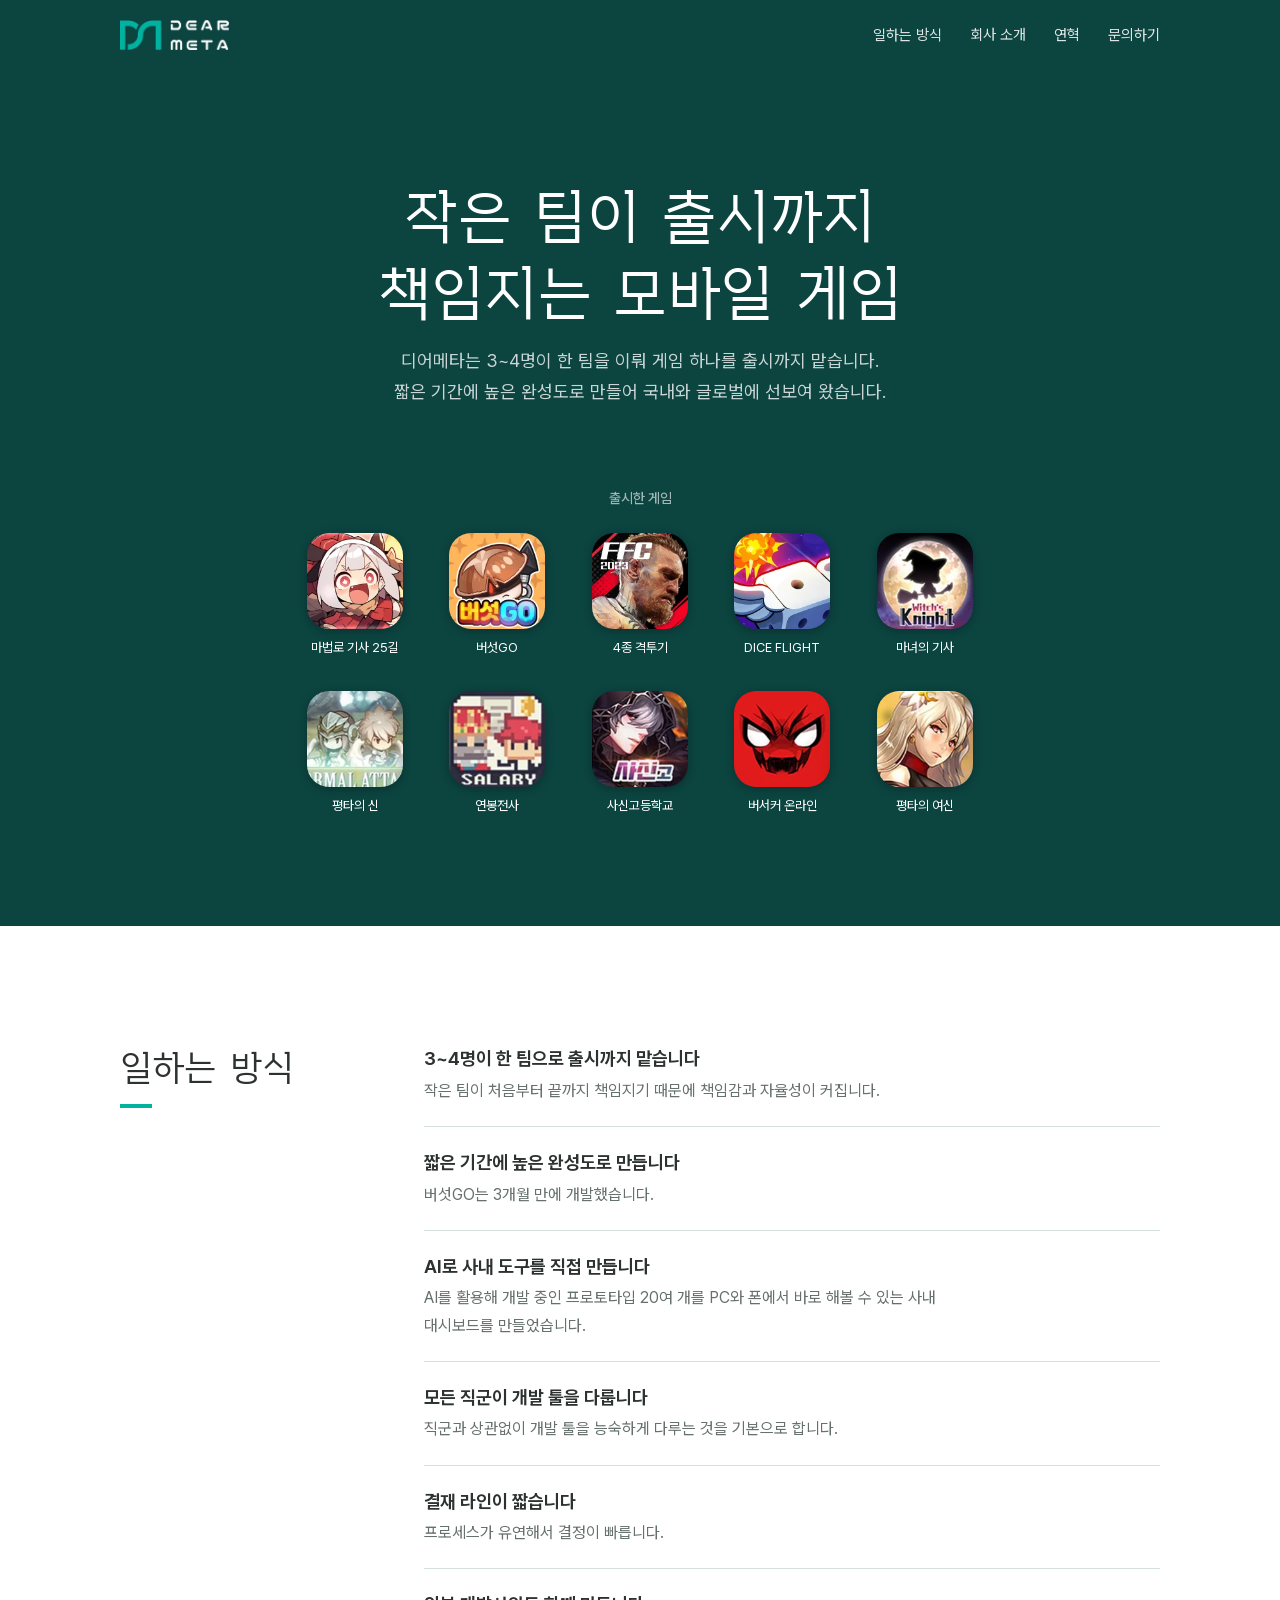
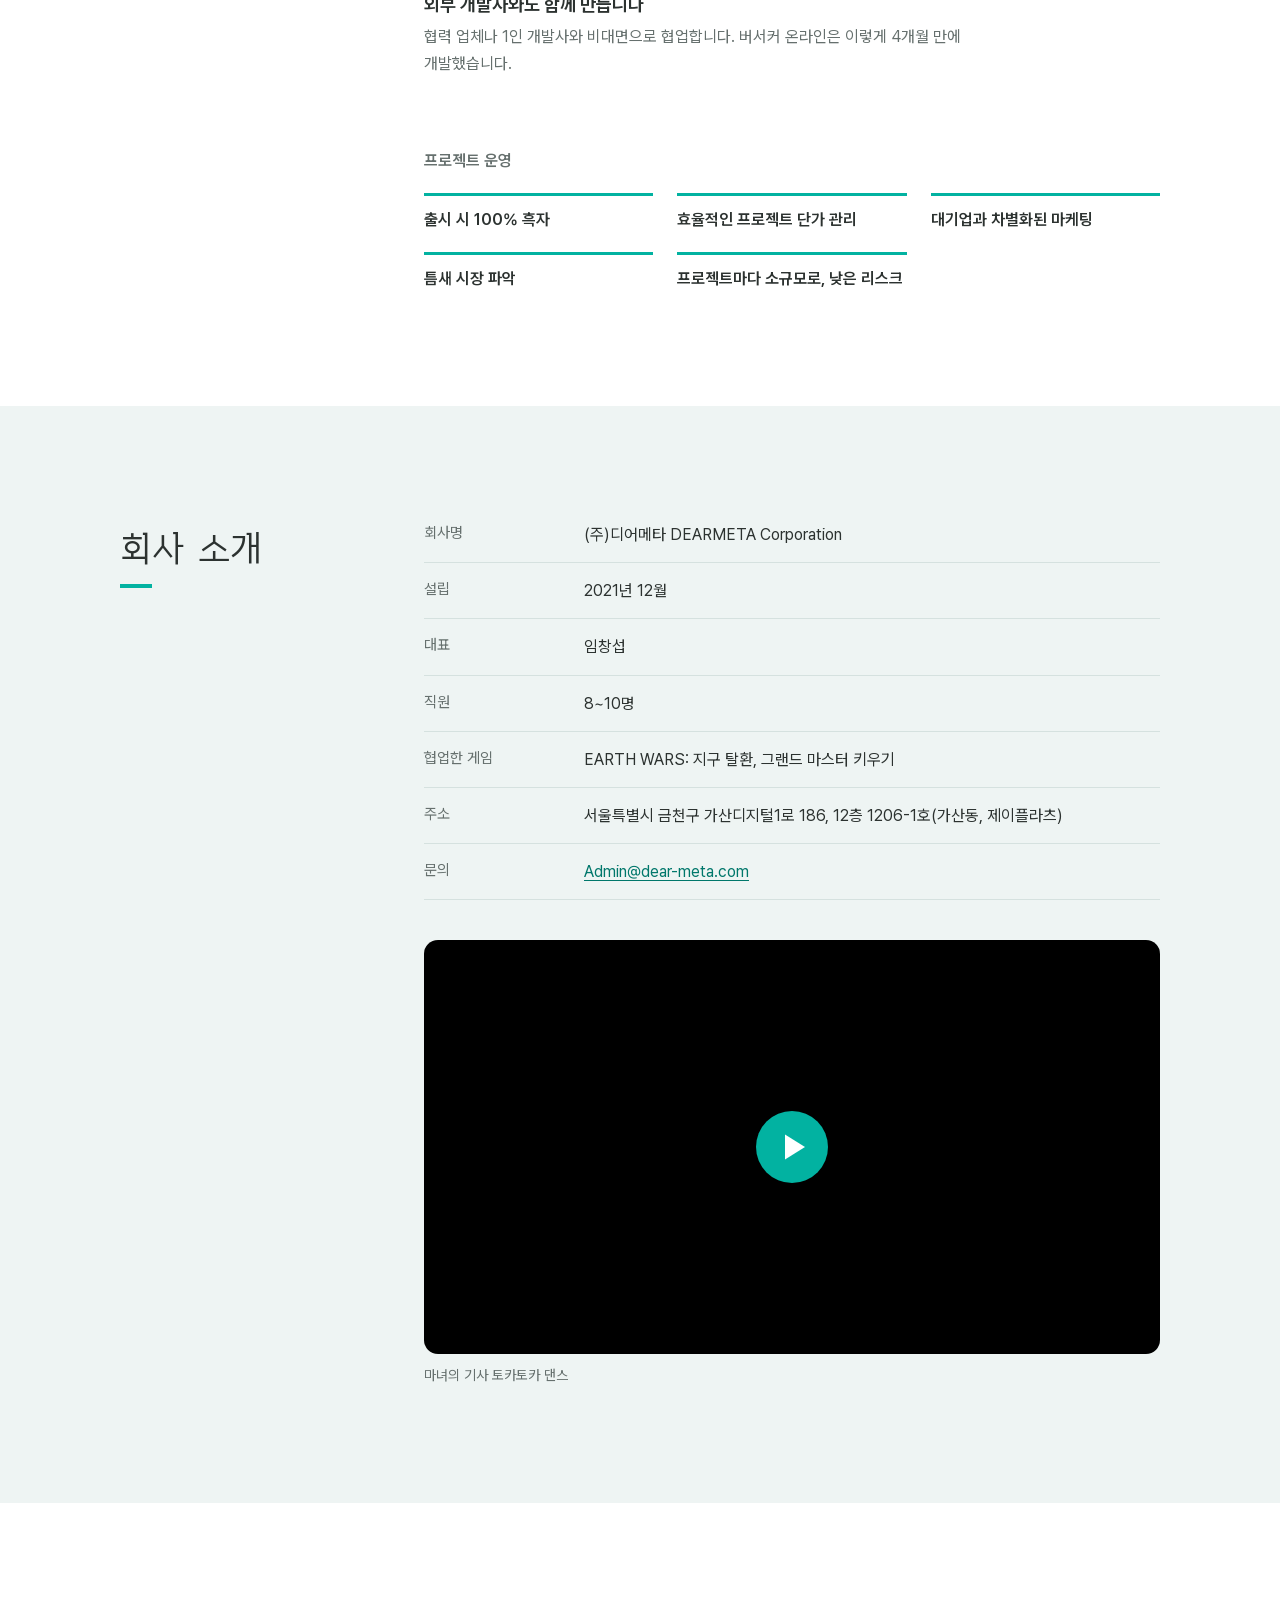
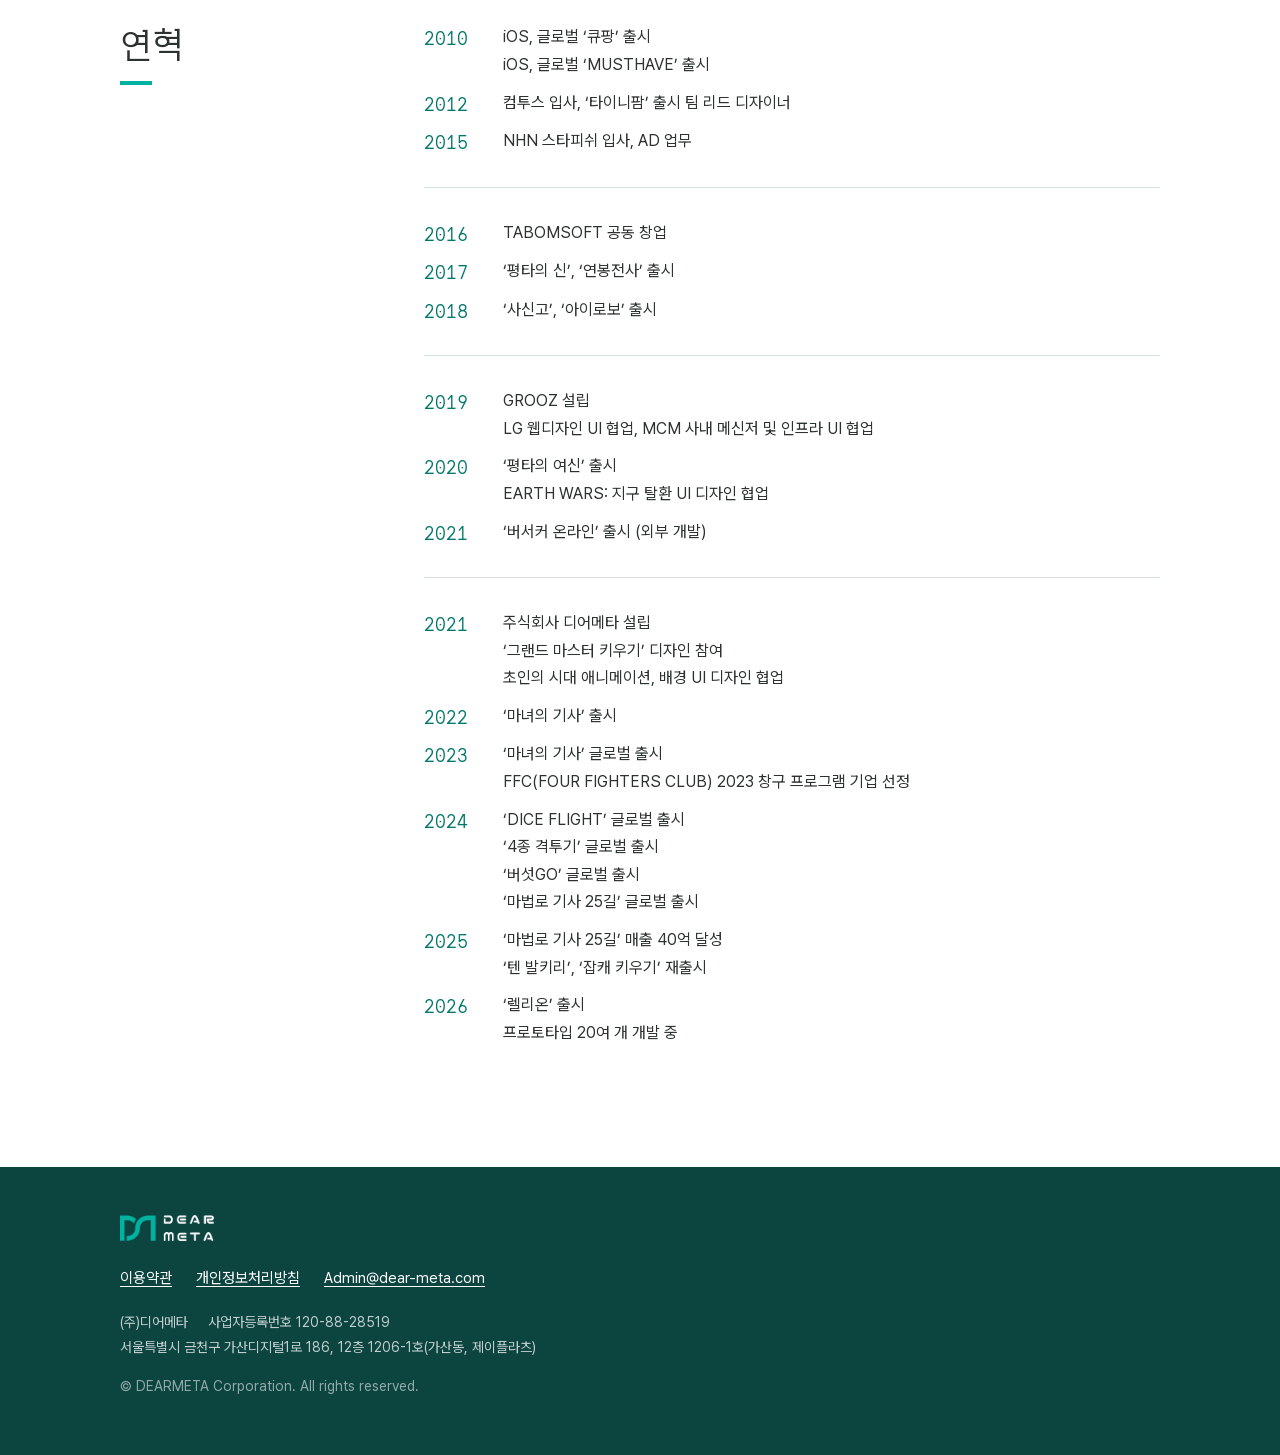
==== commit 4f93f7a0: "주소 변경, 연혁 2025~2026 추가, AI 사내 대시보드 추가, 준비 중인 게임 삭제 Co-Authored-By: Claude Opus 5.5 <noreply@anthropi" ====
--- a/index.html
+++ b/index.html
@@ -21,7 +21,7 @@
 <link rel="stylesheet" href="/assets/css/fonts.css">
 <link rel="stylesheet" href="/assets/css/site.css">
 <script type="application/ld+json">
-{"@context":"https://schema.org","@type":"Organization","name":"(주)디어메타","alternateName":"DEARMETA Corporation","url":"https://dear-meta.com/","logo":"https://dear-meta.com/assets/img/logo.png","email":"Admin@dear-meta.com","foundingDate":"2021-12","address":{"@type":"PostalAddress","streetAddress":"가산디지털1로 196 에이스테크노타워10차 204호","addressLocality":"금천구","addressRegion":"서울특별시","addressCountry":"KR"}}
+{"@context":"https://schema.org","@type":"Organization","name":"(주)디어메타","alternateName":"DEARMETA Corporation","url":"https://dear-meta.com/","logo":"https://dear-meta.com/assets/img/logo.png","email":"Admin@dear-meta.com","foundingDate":"2021-12","address":{"@type":"PostalAddress","streetAddress":"가산디지털1로 186, 12층 1206-1호(가산동, 제이플라츠)","addressLocality":"금천구","addressRegion":"서울특별시","addressCountry":"KR"}}
 </script>
 </head>
 <body>
@@ -60,14 +60,6 @@
       </ul>
     </div>
 
-    <div class="dock">
-      <h2>준비 중인 게임</h2>
-      <ul class="apps">
-        <li class="app" style="--i:11"><img src="/assets/img/games/witchs-knight-2.webp" alt="" width="151" height="151"><span>마녀의 기사 2</span></li>
-        <li class="app" style="--i:12"><img src="/assets/img/games/shadow-warrior.webp" alt="" width="150" height="150"><span>그림자 전사</span></li>
-        <li class="app" style="--i:13"><img src="/assets/img/games/ninja-slide.webp" alt="" width="159" height="159"><span>닌자 슬라이드</span></li>
-      </ul>
-    </div>
   </section>
 </div>
 
@@ -84,6 +76,10 @@
           <li>
             <h3>짧은 기간에 높은 완성도로 만듭니다</h3>
             <p>버섯GO는 3개월 만에 개발했습니다.</p>
+          </li>
+          <li>
+            <h3>AI로 사내 도구를 직접 만듭니다</h3>
+            <p>AI를 활용해 개발 중인 프로토타입 20여 개를 PC와 폰에서 바로 해볼 수 있는 사내 대시보드를 만들었습니다.</p>
           </li>
           <li>
             <h3>모든 직군이 개발 툴을 다룹니다</h3>
@@ -123,8 +119,7 @@
           <div><dt>대표</dt><dd>임창섭</dd></div>
           <div><dt>직원</dt><dd>8~10명</dd></div>
           <div><dt>협업한 게임</dt><dd>EARTH WARS: 지구 탈환, 그랜드 마스터 키우기</dd></div>
-          <div><dt>협업 중인 게임</dt><dd>몬스터 온라인, 그림자 전사, 닌자 슬라이드</dd></div>
-          <div><dt>주소</dt><dd>서울특별시 금천구 가산디지털1로 196 에이스테크노타워10차 204호</dd></div>
+          <div><dt>주소</dt><dd>서울특별시 금천구 가산디지털1로 186, 12층 1206-1호(가산동, 제이플라츠)</dd></div>
           <div><dt>문의</dt><dd><a href="mailto:Admin@dear-meta.com">Admin@dear-meta.com</a></dd></div>
         </dl>
 
@@ -172,6 +167,8 @@
             <li class="year-row"><span class="year">2022</span><ul><li>‘마녀의 기사’ 출시</li></ul></li>
             <li class="year-row"><span class="year">2023</span><ul><li>‘마녀의 기사’ 글로벌 출시</li><li>FFC(FOUR FIGHTERS CLUB) 2023 창구 프로그램 기업 선정</li></ul></li>
             <li class="year-row"><span class="year">2024</span><ul><li>‘DICE FLIGHT’ 글로벌 출시</li><li>‘4종 격투기’ 글로벌 출시</li><li>‘버섯GO’ 글로벌 출시</li><li>‘마법로 기사 25길’ 글로벌 출시</li></ul></li>
+            <li class="year-row"><span class="year">2025</span><ul><li>‘마법로 기사 25길’ 매출 40억 달성</li><li>‘텐 발키리’, ‘잡캐 키우기’ 재출시</li></ul></li>
+            <li class="year-row"><span class="year">2026</span><ul><li>‘렐리온’ 출시</li><li>프로토타입 20여 개 개발 중</li></ul></li>
           </ol>
         </li>
       </ol>
@@ -190,7 +187,7 @@
       </ul>
     </nav>
     <p class="company"><span>(주)디어메타</span><span>사업자등록번호 120-88-28519</span></p>
-    <p>서울특별시 금천구 가산디지털1로 196 에이스테크노타워10차 204호</p>
+    <p>서울특별시 금천구 가산디지털1로 186, 12층 1206-1호(가산동, 제이플라츠)</p>
     <p class="copy">© DEARMETA Corporation. All rights reserved.</p>
   </div>
 </footer>
--- a/assets/css/site.css
+++ b/assets/css/site.css
@@ -82,7 +82,7 @@
 }
 
 .home { margin-top: clamp(48px, 7vw, 80px); }
-.home h2, .dock h2 {
+.home h2 {
   margin: 0 0 22px; font-size: 14px; font-weight: 500; color: rgba(255, 255, 255, .62);
 }
 
@@ -99,13 +99,6 @@
 }
 .app span { max-width: 7.5em; font-size: 13px; line-height: 1.35; color: #fff; }
 
-.dock {
-  max-width: 460px; margin: clamp(44px, 6vw, 64px) auto 0; padding: 18px 20px 20px;
-  background: rgba(255, 255, 255, .1); border-radius: 30px;
-  -webkit-backdrop-filter: blur(12px); backdrop-filter: blur(12px);
-}
-.dock h2 { margin-bottom: 16px; }
-.dock .apps { grid-template-columns: repeat(3, 1fr); gap: 8px; }
 
 @media (prefers-reduced-motion: no-preference) {
   .app { animation: pop .5s cubic-bezier(.2, .8, .2, 1) both; animation-delay: calc(var(--i, 0) * 45ms + 120ms); }
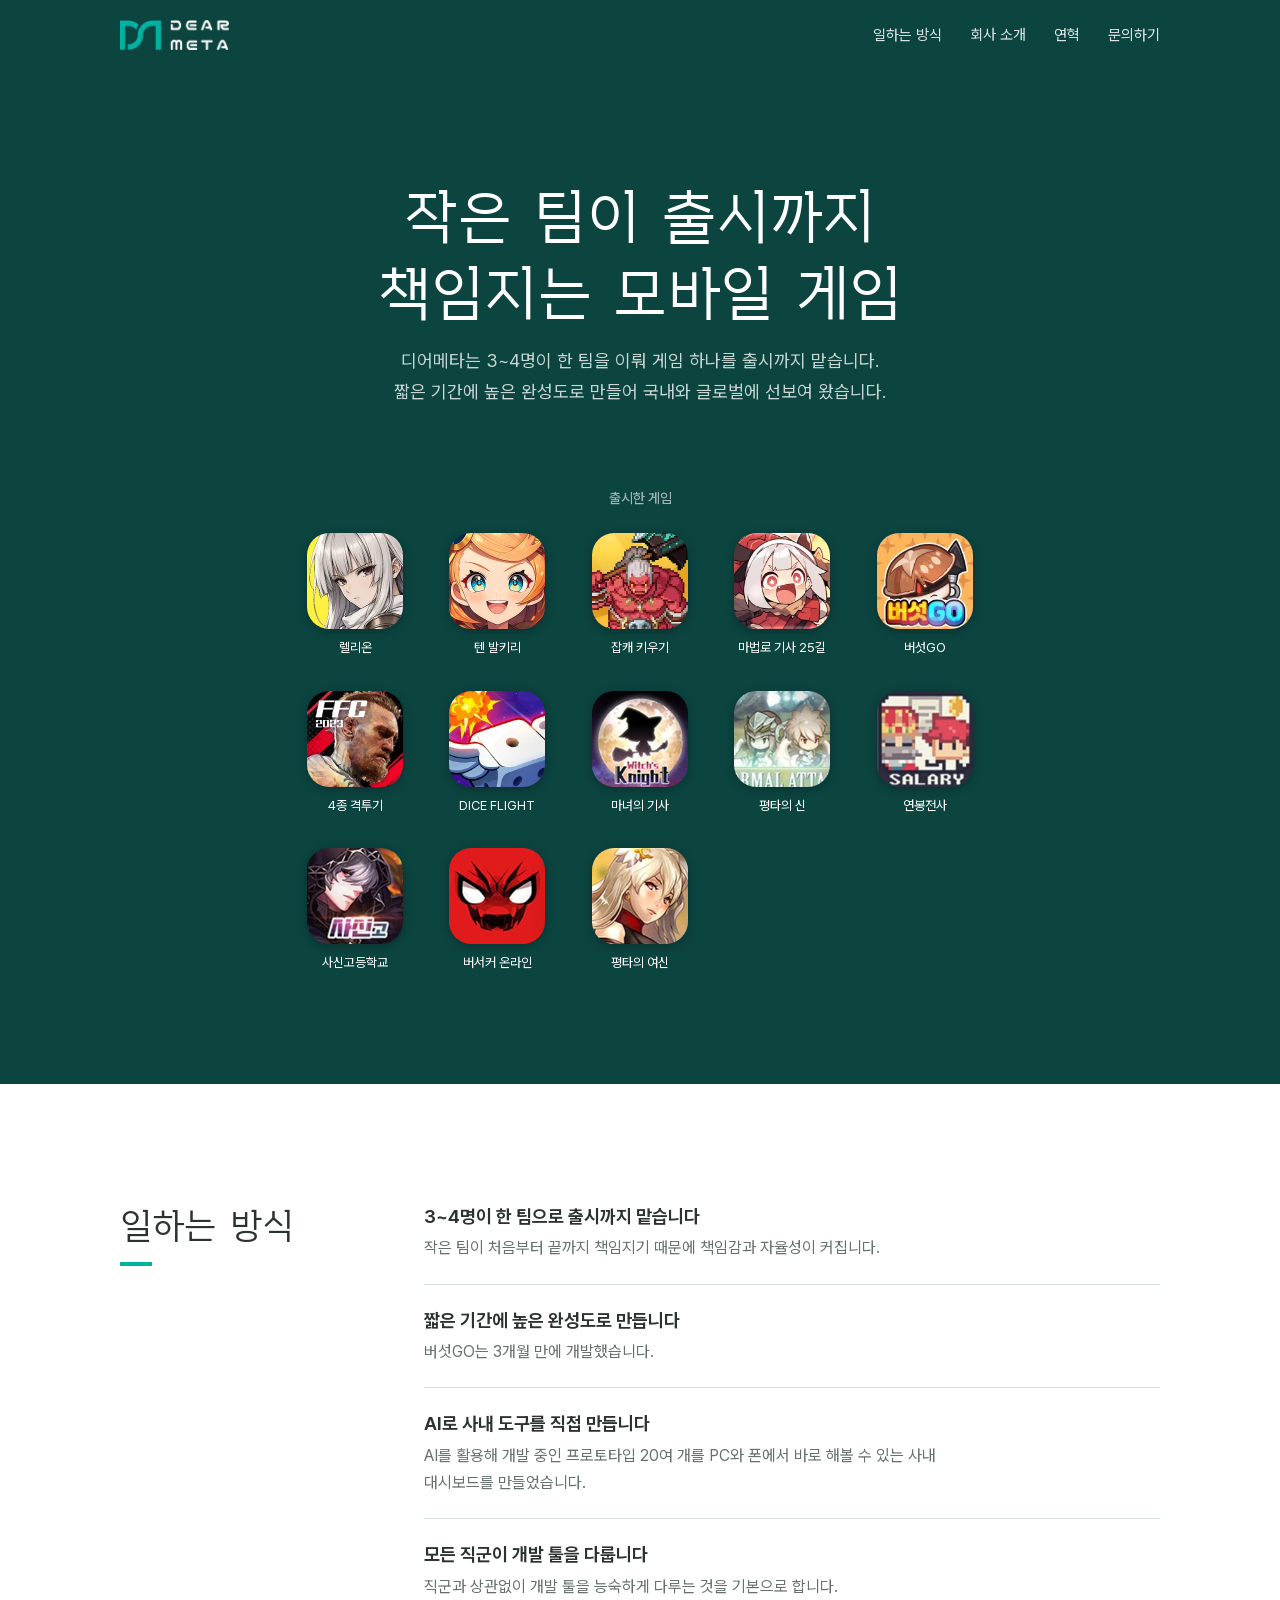
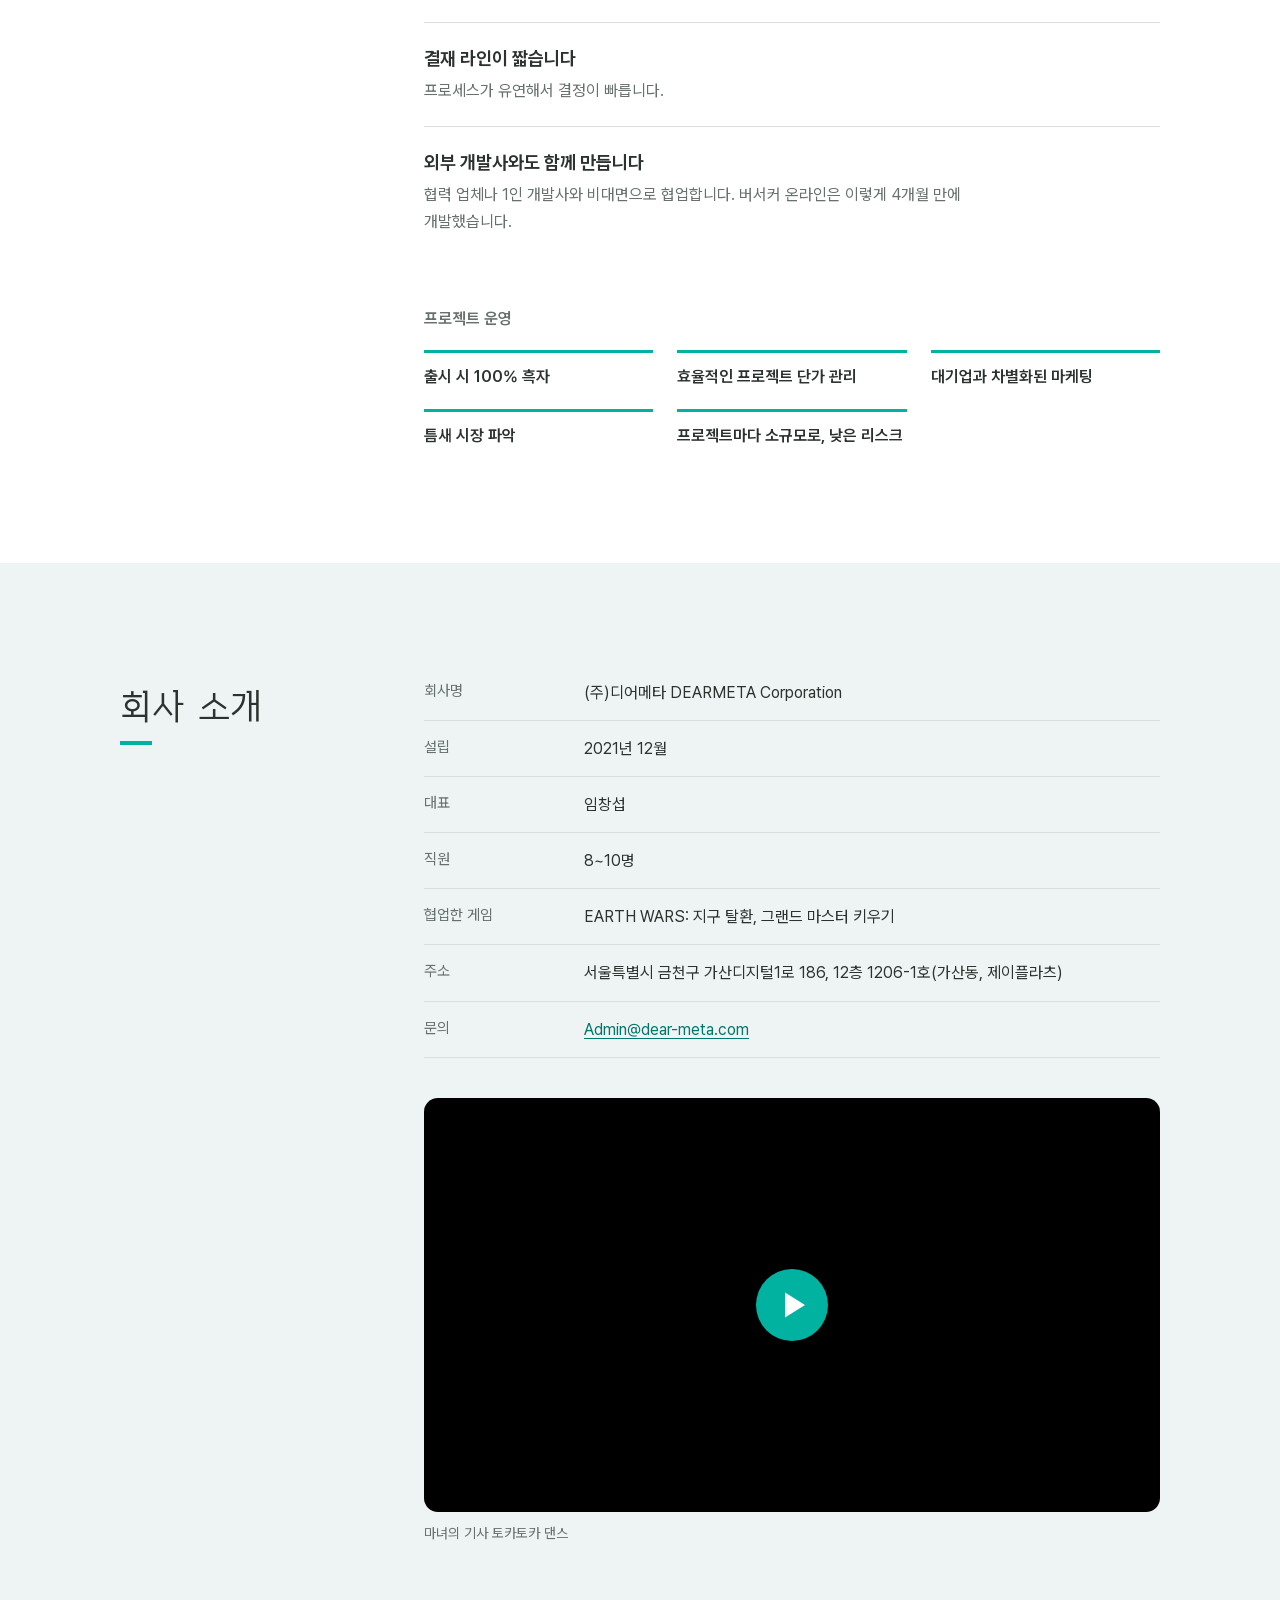
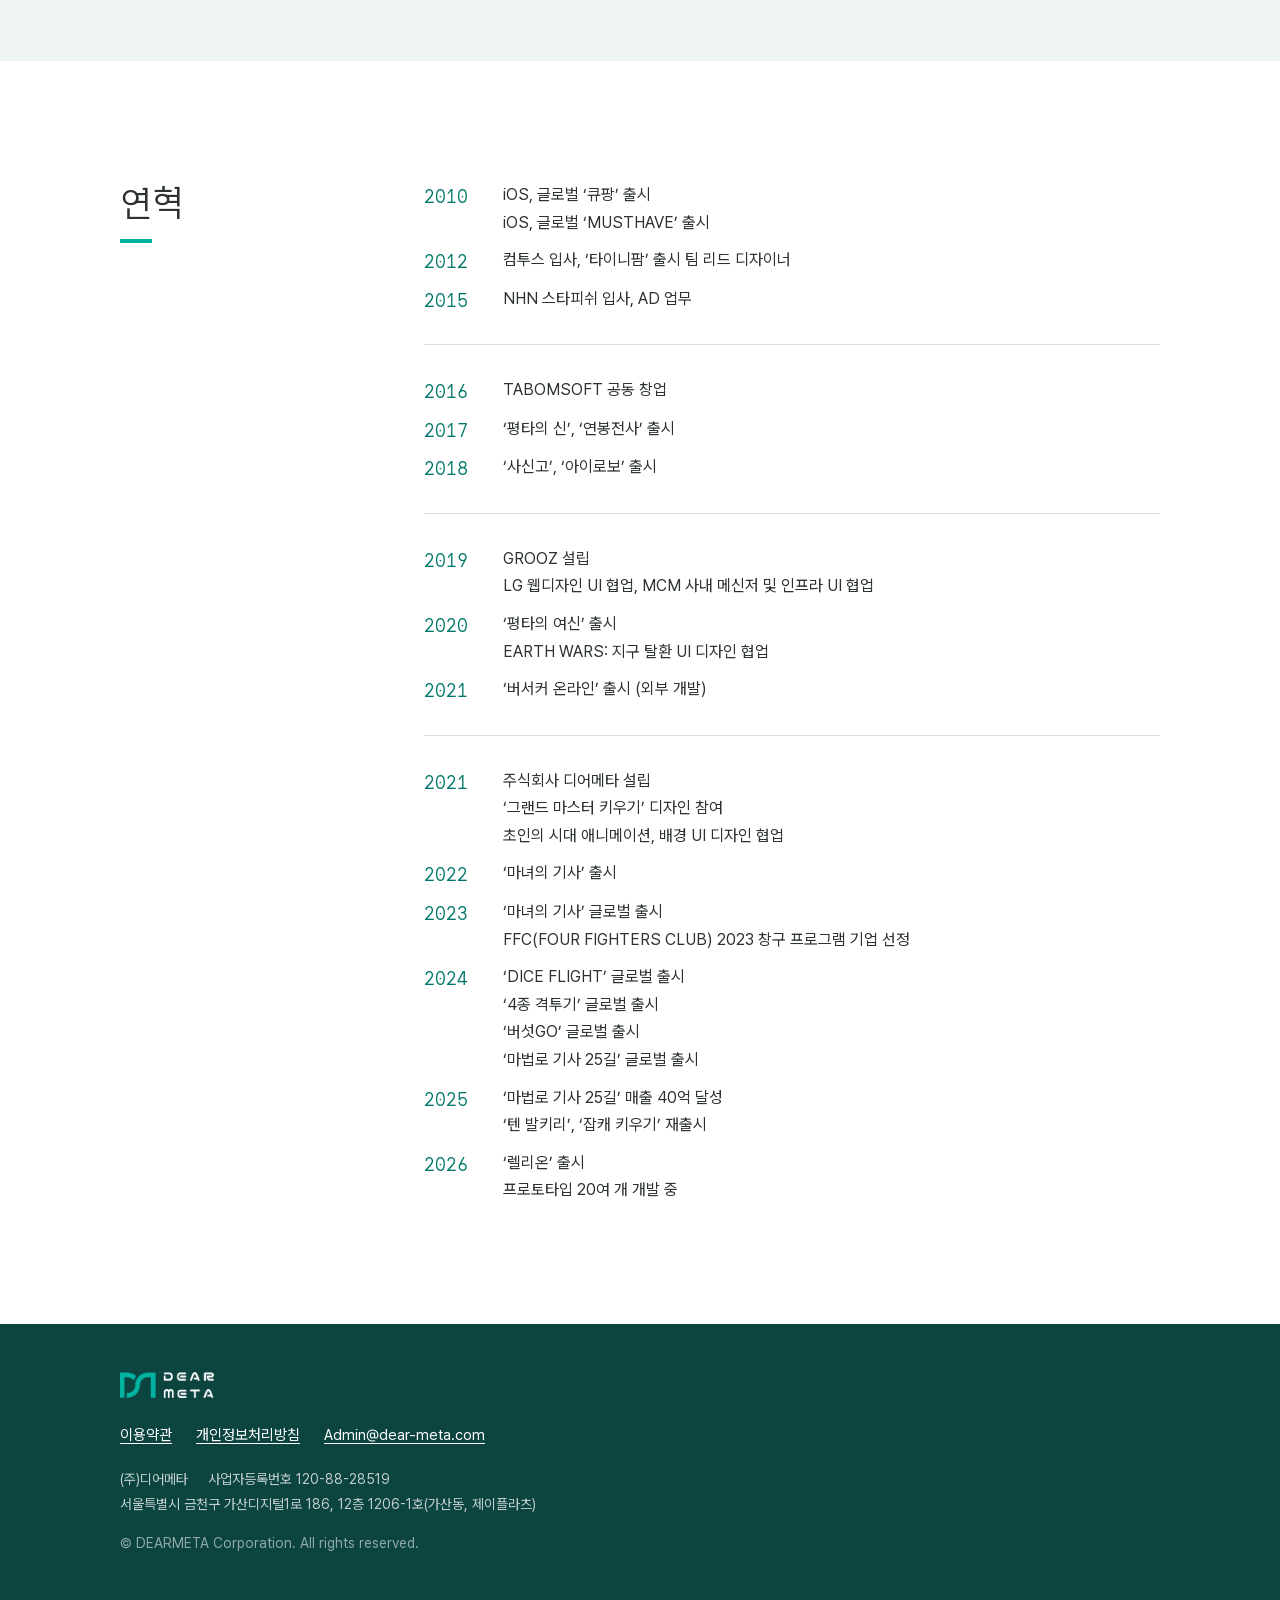
==== commit 238a74a1: "출시한 게임에 렐리온, 텐 발키리, 잡캐 키우기 추가 (구글 플레이 아이콘) Co-Authored-By: Claude Opus 5.5 <noreply@anthropic.com> C" ====
--- a/index.html
+++ b/index.html
@@ -4,7 +4,7 @@
 <meta charset="utf-8">
 <meta name="viewport" content="width=device-width, initial-scale=1">
 <title>디어메타 | 작은 팀이 출시까지 책임지는 모바일 게임</title>
-<meta name="description" content="디어메타는 3~4명이 한 팀을 이뤄 모바일 게임을 출시까지 맡는 게임 회사입니다. 마법로 기사 25길, 버섯GO, 마녀의 기사, DICE FLIGHT 등을 출시했습니다.">
+<meta name="description" content="디어메타는 3~4명이 한 팀을 이뤄 모바일 게임을 출시까지 맡는 게임 회사입니다. 렐리온, 텐 발키리, 마법로 기사 25길, 버섯GO, 마녀의 기사 등을 출시했습니다.">
 <meta name="theme-color" content="#0c4440">
 <link rel="canonical" href="https://dear-meta.com/">
 <meta property="og:type" content="website">
@@ -47,16 +47,19 @@
     <div class="home">
       <h2>출시한 게임</h2>
       <ul class="apps">
-        <li class="app" style="--i:0"><img src="/assets/img/games/mabeopro.webp" alt="" width="152" height="152"><span>마법로 기사 25길</span></li>
-        <li class="app" style="--i:1"><img src="/assets/img/games/beoseot-go.webp" alt="" width="150" height="150"><span>버섯GO</span></li>
-        <li class="app" style="--i:2"><img src="/assets/img/games/ffc.webp" alt="" width="150" height="150"><span>4종 격투기</span></li>
-        <li class="app" style="--i:3"><img src="/assets/img/games/dice-flight.webp" alt="" width="150" height="150"><span>DICE FLIGHT</span></li>
-        <li class="app" style="--i:4"><img src="/assets/img/games/witchs-knight.webp" alt="" width="150" height="150"><span>마녀의 기사</span></li>
-        <li class="app" style="--i:5"><img src="/assets/img/games/pyeongta-sin.webp" alt="" width="150" height="150"><span>평타의 신</span></li>
-        <li class="app" style="--i:6"><img src="/assets/img/games/salary.webp" alt="" width="121" height="121"><span>연봉전사</span></li>
-        <li class="app" style="--i:7"><img src="/assets/img/games/sasingo.webp" alt="" width="150" height="150"><span>사신고등학교</span></li>
-        <li class="app" style="--i:8"><img src="/assets/img/games/berserker.webp" alt="" width="150" height="150"><span>버서커 온라인</span></li>
-        <li class="app" style="--i:9"><img src="/assets/img/games/pyeongta-yeosin.webp" alt="" width="150" height="150"><span>평타의 여신</span></li>
+        <li class="app" style="--i:0"><img src="/assets/img/games/rellion.webp" alt="" width="192" height="192"><span>렐리온</span></li>
+        <li class="app" style="--i:1"><img src="/assets/img/games/ten-valkyrie.webp" alt="" width="192" height="192"><span>텐 발키리</span></li>
+        <li class="app" style="--i:2"><img src="/assets/img/games/jobcha.webp" alt="" width="192" height="192"><span>잡캐 키우기</span></li>
+        <li class="app" style="--i:3"><img src="/assets/img/games/mabeopro.webp" alt="" width="152" height="152"><span>마법로 기사 25길</span></li>
+        <li class="app" style="--i:4"><img src="/assets/img/games/beoseot-go.webp" alt="" width="150" height="150"><span>버섯GO</span></li>
+        <li class="app" style="--i:5"><img src="/assets/img/games/ffc.webp" alt="" width="150" height="150"><span>4종 격투기</span></li>
+        <li class="app" style="--i:6"><img src="/assets/img/games/dice-flight.webp" alt="" width="150" height="150"><span>DICE FLIGHT</span></li>
+        <li class="app" style="--i:7"><img src="/assets/img/games/witchs-knight.webp" alt="" width="150" height="150"><span>마녀의 기사</span></li>
+        <li class="app" style="--i:8"><img src="/assets/img/games/pyeongta-sin.webp" alt="" width="150" height="150"><span>평타의 신</span></li>
+        <li class="app" style="--i:9"><img src="/assets/img/games/salary.webp" alt="" width="121" height="121"><span>연봉전사</span></li>
+        <li class="app" style="--i:10"><img src="/assets/img/games/sasingo.webp" alt="" width="150" height="150"><span>사신고등학교</span></li>
+        <li class="app" style="--i:11"><img src="/assets/img/games/berserker.webp" alt="" width="150" height="150"><span>버서커 온라인</span></li>
+        <li class="app" style="--i:12"><img src="/assets/img/games/pyeongta-yeosin.webp" alt="" width="150" height="150"><span>평타의 여신</span></li>
       </ul>
     </div>
 
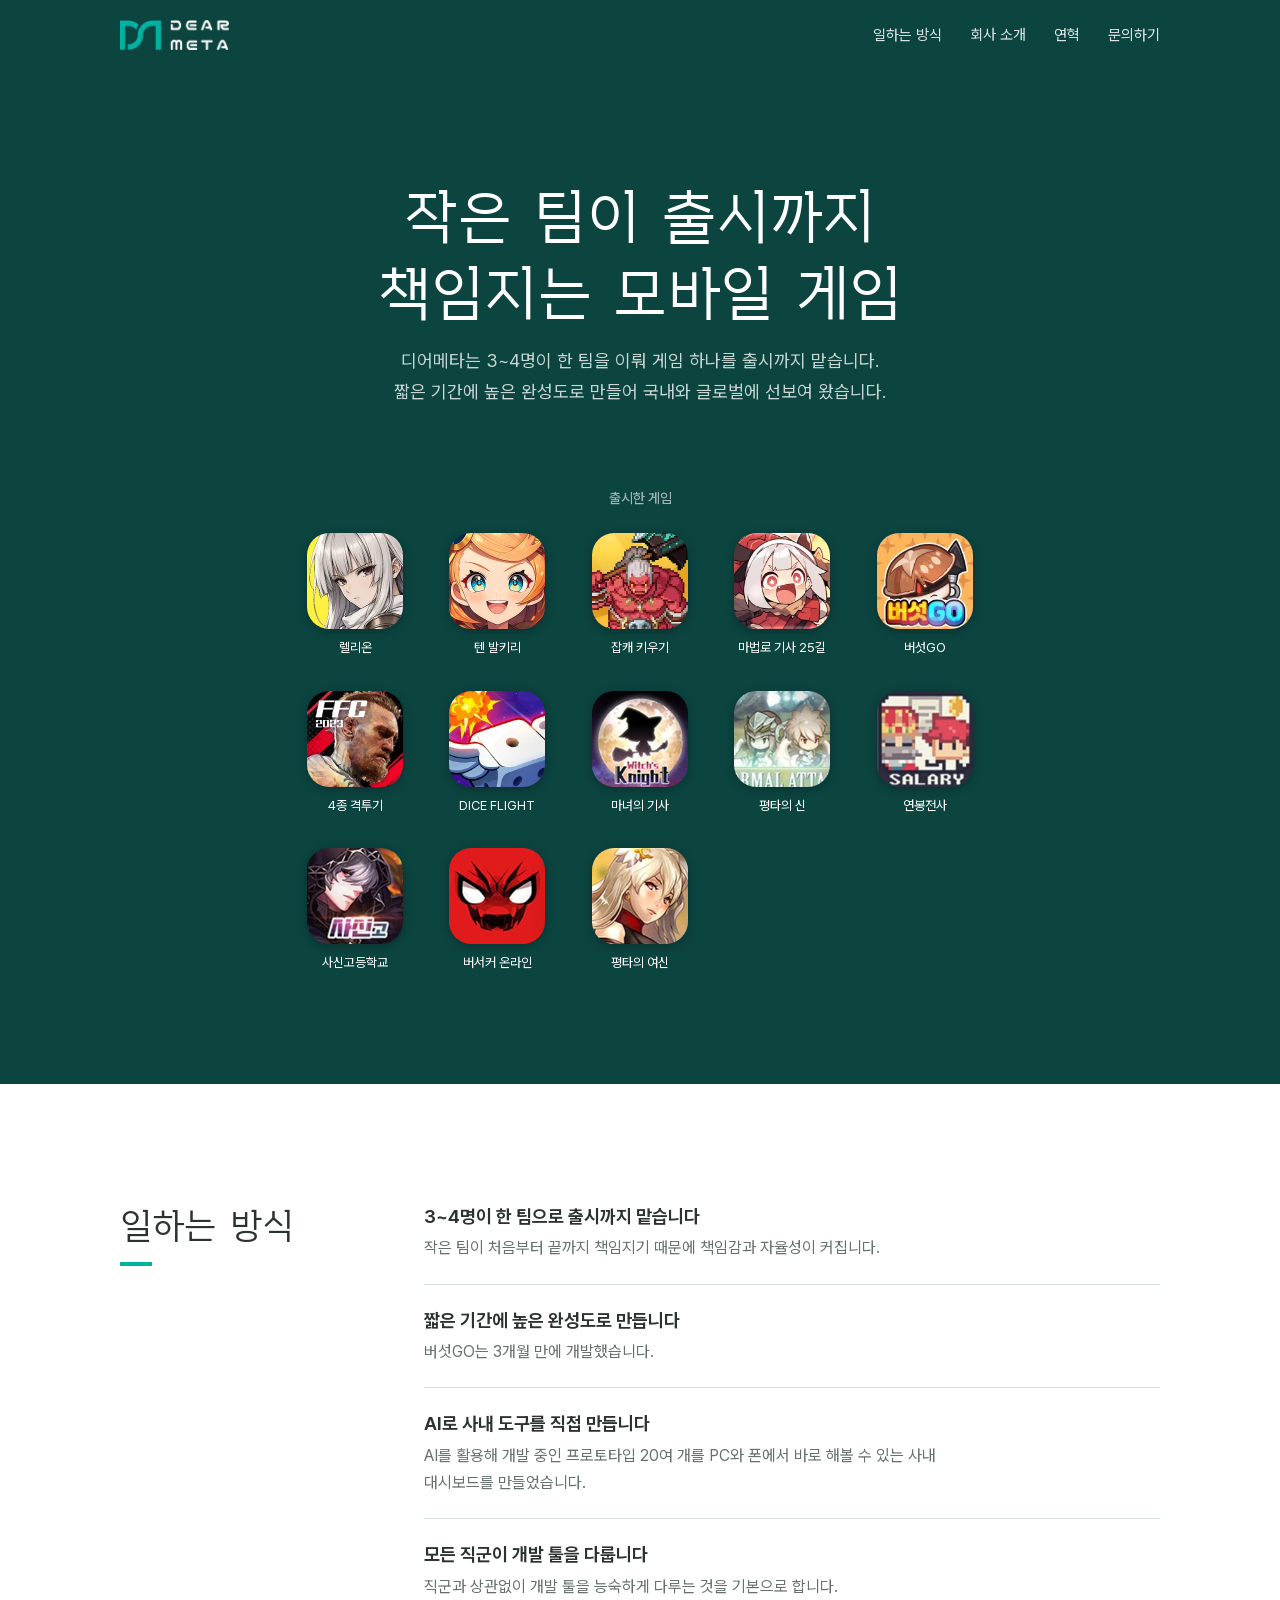
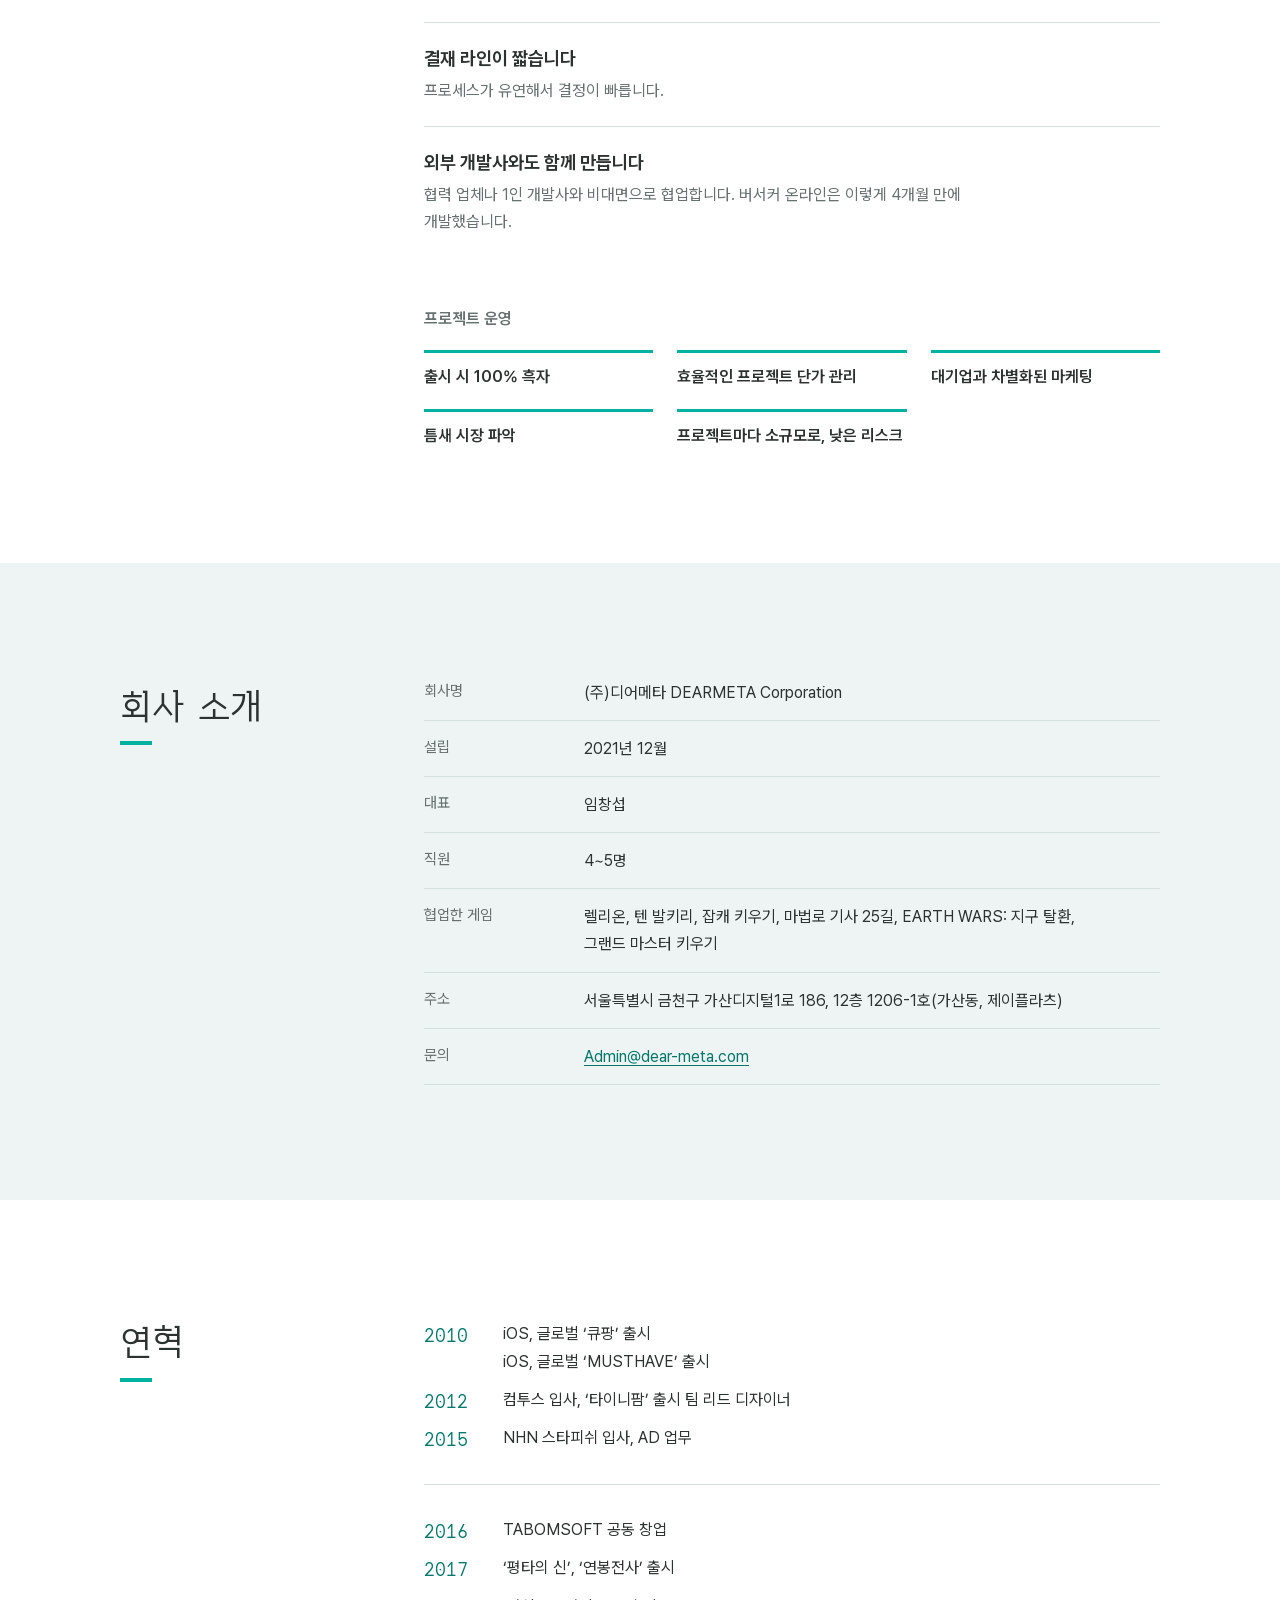
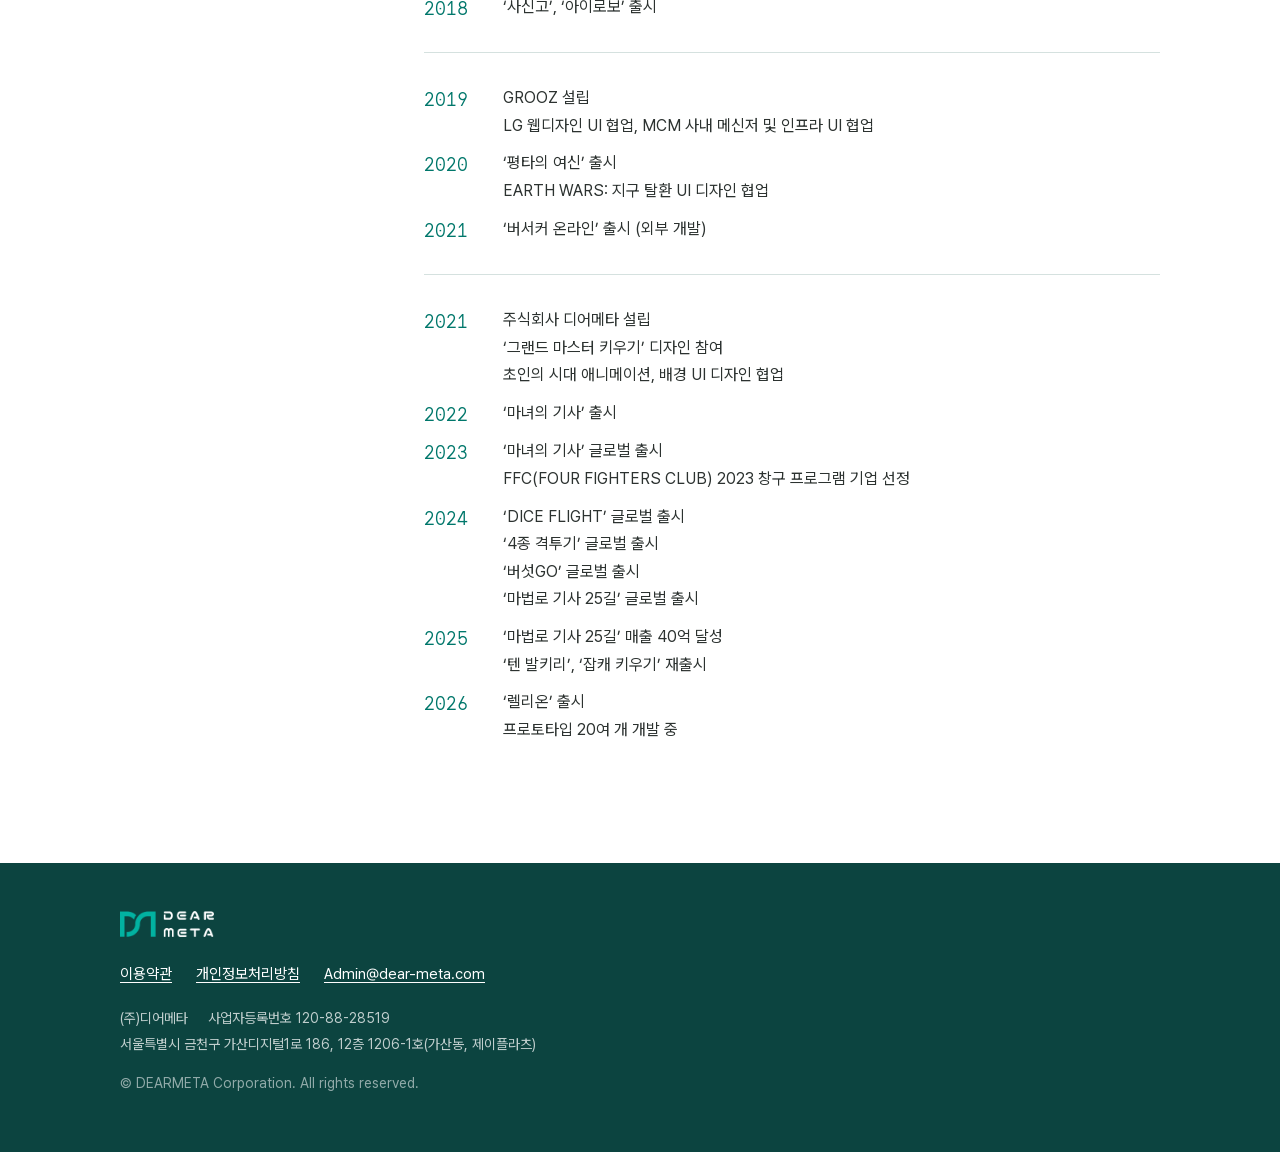
==== commit 9a8237a1: "직원 수 4~5명, 협업한 게임 추가, 마녀의 기사 영상 삭제 Co-Authored-By: Claude Opus 5.5 <noreply@anthropic.com> Claude-Se" ====
--- a/index.html
+++ b/index.html
@@ -120,21 +120,11 @@
           <div><dt>회사명</dt><dd>(주)디어메타 DEARMETA Corporation</dd></div>
           <div><dt>설립</dt><dd>2021년 12월</dd></div>
           <div><dt>대표</dt><dd>임창섭</dd></div>
-          <div><dt>직원</dt><dd>8~10명</dd></div>
-          <div><dt>협업한 게임</dt><dd>EARTH WARS: 지구 탈환, 그랜드 마스터 키우기</dd></div>
+          <div><dt>직원</dt><dd>4~5명</dd></div>
+          <div><dt>협업한 게임</dt><dd class="titles"><span>렐리온</span>, <span>텐 발키리</span>, <span>잡캐 키우기</span>, <span>마법로 기사 25길</span>, <span>EARTH WARS: 지구 탈환</span>, <span>그랜드 마스터 키우기</span></dd></div>
           <div><dt>주소</dt><dd>서울특별시 금천구 가산디지털1로 186, 12층 1206-1호(가산동, 제이플라츠)</dd></div>
           <div><dt>문의</dt><dd><a href="mailto:Admin@dear-meta.com">Admin@dear-meta.com</a></dd></div>
         </dl>
-
-        <figure class="film">
-          <div class="film-frame" data-youtube="AQOb9cxk1CE">
-            <button type="button" aria-label="마녀의 기사 토카토카 댄스 영상 재생">
-              <img src="https://i.ytimg.com/vi/AQOb9cxk1CE/hqdefault.jpg" alt="" loading="lazy" width="480" height="360" onerror="this.remove()">
-              <svg viewBox="0 0 72 72" aria-hidden="true"><circle cx="36" cy="36" r="36" fill="#02b2a1"/><path d="M29 23.5v25l20-12.5z" fill="#fff"/></svg>
-            </button>
-          </div>
-          <figcaption>마녀의 기사 토카토카 댄스</figcaption>
-        </figure>
       </div>
     </div>
   </section>
@@ -195,19 +185,5 @@
   </div>
 </footer>
 
-<script>
-  document.querySelectorAll('[data-youtube]').forEach(function (frame) {
-    var button = frame.querySelector('button');
-    button.addEventListener('click', function () {
-      var iframe = document.createElement('iframe');
-      iframe.src = 'https://www.youtube-nocookie.com/embed/' + frame.dataset.youtube + '?autoplay=1&rel=0';
-      iframe.title = '마녀의 기사 토카토카 댄스';
-      iframe.allow = 'autoplay; encrypted-media; picture-in-picture; fullscreen';
-      iframe.allowFullscreen = true;
-      frame.replaceChildren(iframe);
-      iframe.focus();
-    });
-  });
-</script>
 </body>
 </html>
--- a/assets/css/site.css
+++ b/assets/css/site.css
@@ -147,22 +147,9 @@
 .facts div:first-child { padding-top: 0; }
 .facts dt { color: var(--mute); font-size: 15px; }
 .facts dd { margin: 0; }
+.facts .titles span { white-space: nowrap; }
 @media (min-width: 600px) { .facts div { grid-template-columns: 9em 1fr; gap: 16px; } }
 
-.film { margin: 40px 0 0; }
-.film-frame {
-  position: relative; width: 100%; aspect-ratio: 16 / 9; overflow: hidden;
-  border-radius: 14px; background: #000;
-}
-.film-frame button {
-  all: unset; position: absolute; inset: 0; cursor: pointer; display: grid; place-items: center;
-}
-.film-frame button img { position: absolute; inset: 0; width: 100%; height: 100%; object-fit: cover; }
-.film-frame button svg { position: relative; width: 72px; height: 72px; filter: drop-shadow(0 2px 8px rgba(0,0,0,.35)); }
-.film-frame button:hover svg circle { fill: var(--teal-ink); }
-.film-frame button:focus-visible { outline: 3px solid var(--teal); outline-offset: -3px; }
-.film-frame iframe { position: absolute; inset: 0; width: 100%; height: 100%; border: 0; }
-.film figcaption { margin-top: 10px; font-size: 14px; color: var(--mute); }
 
 /* 연혁 */
 .timeline, .timeline ol, .timeline ul { margin: 0; padding: 0; list-style: none; }
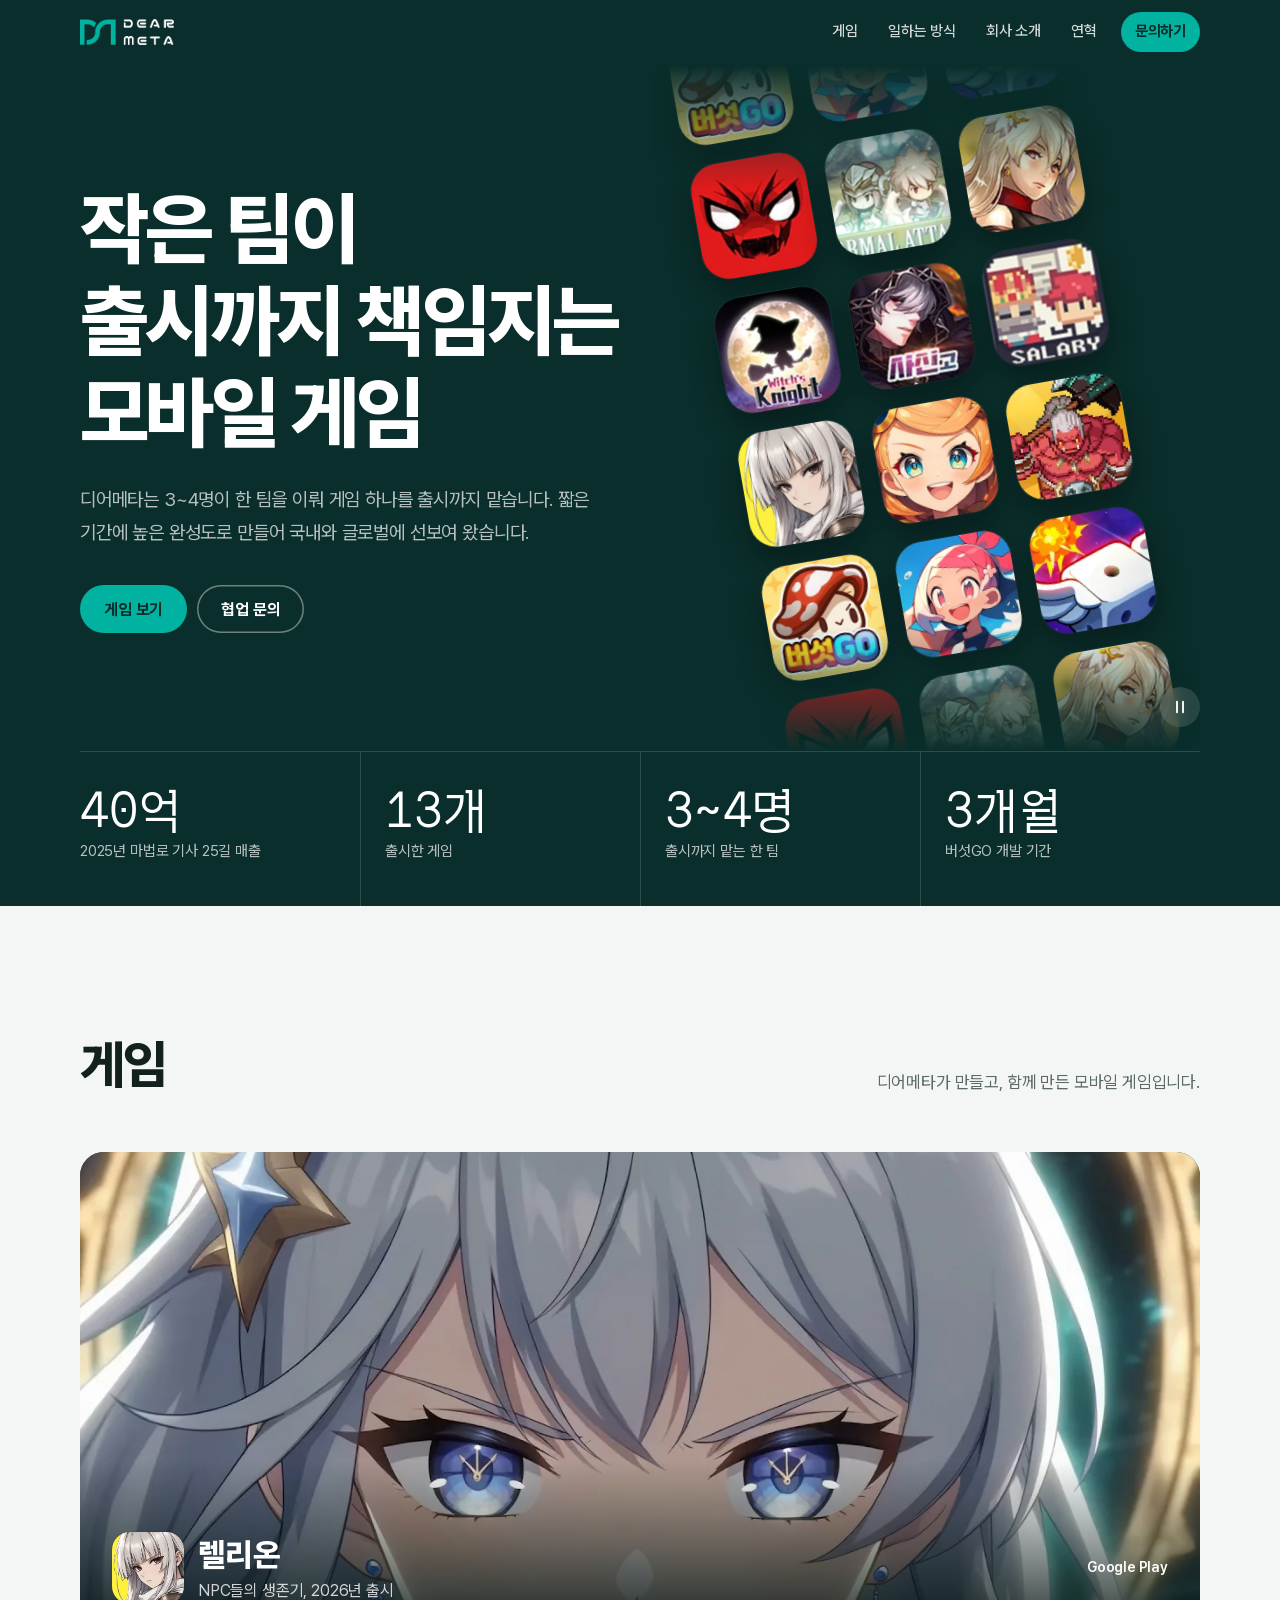
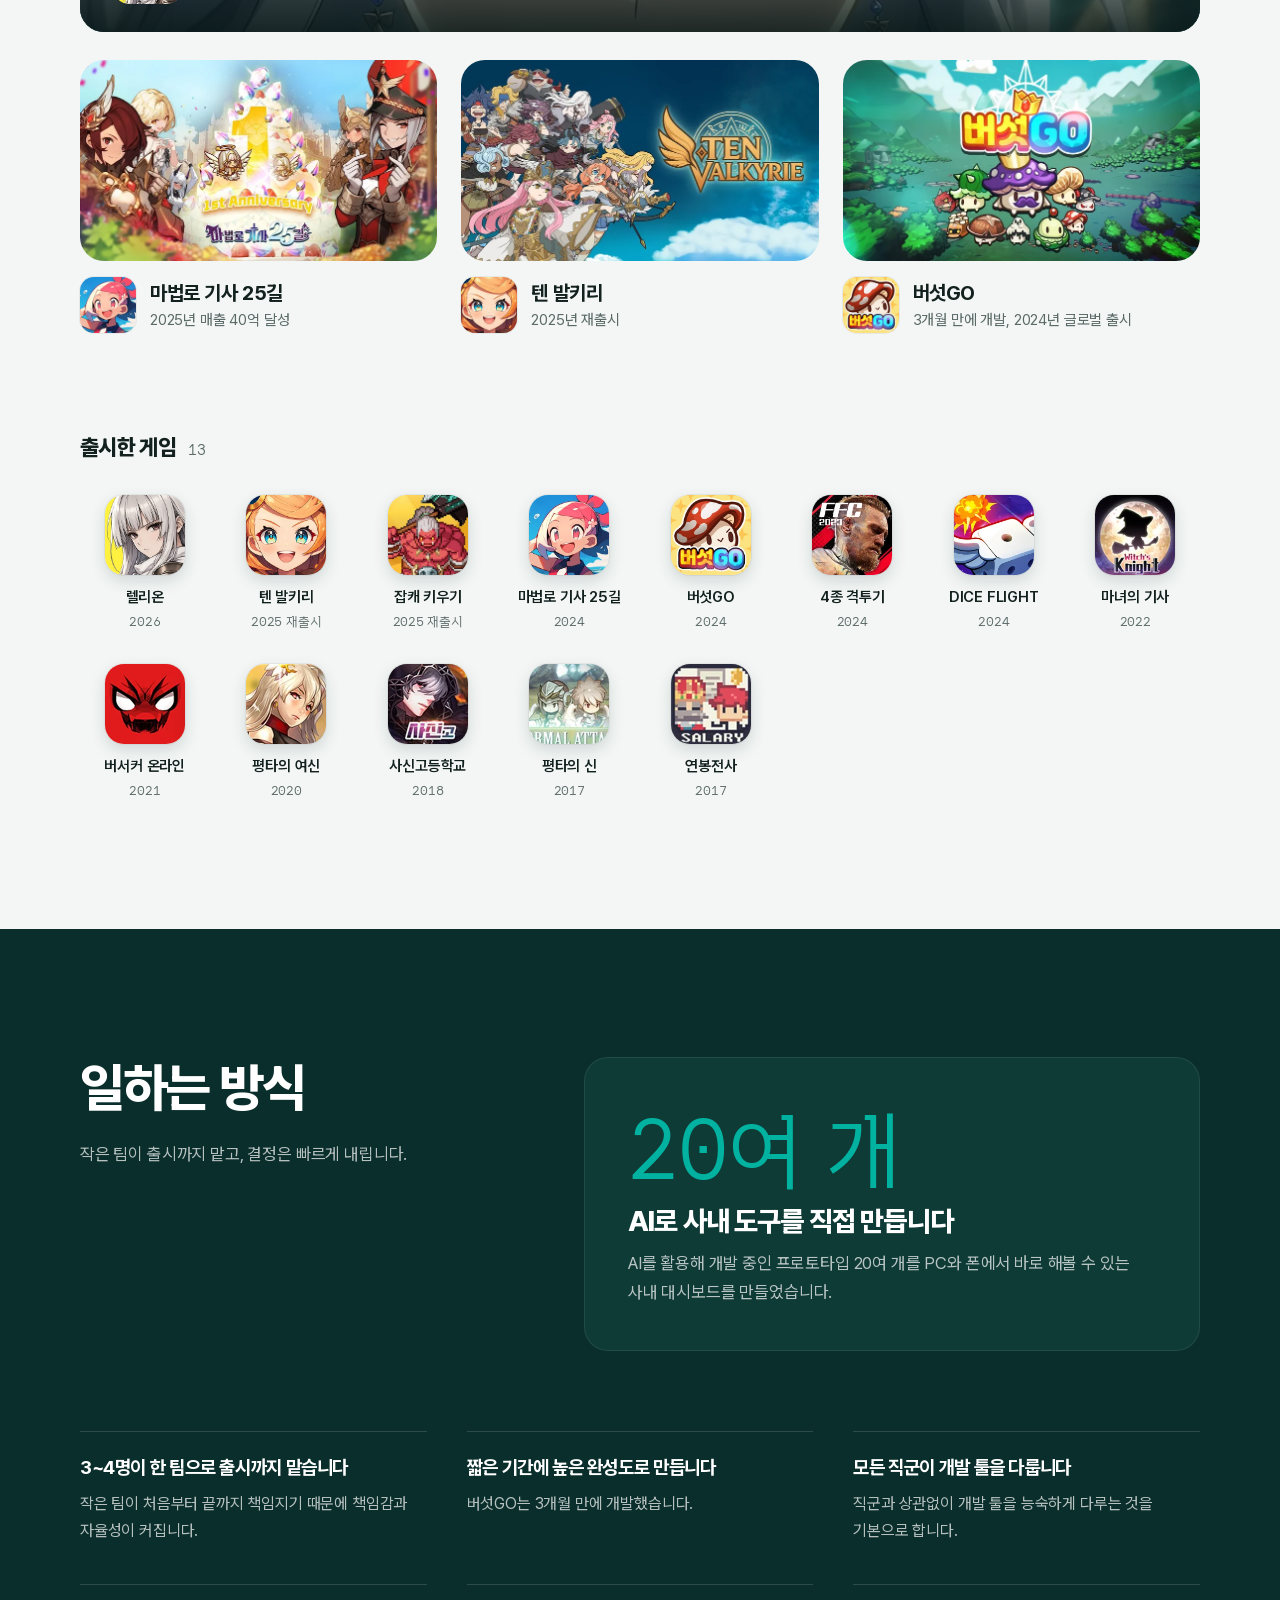
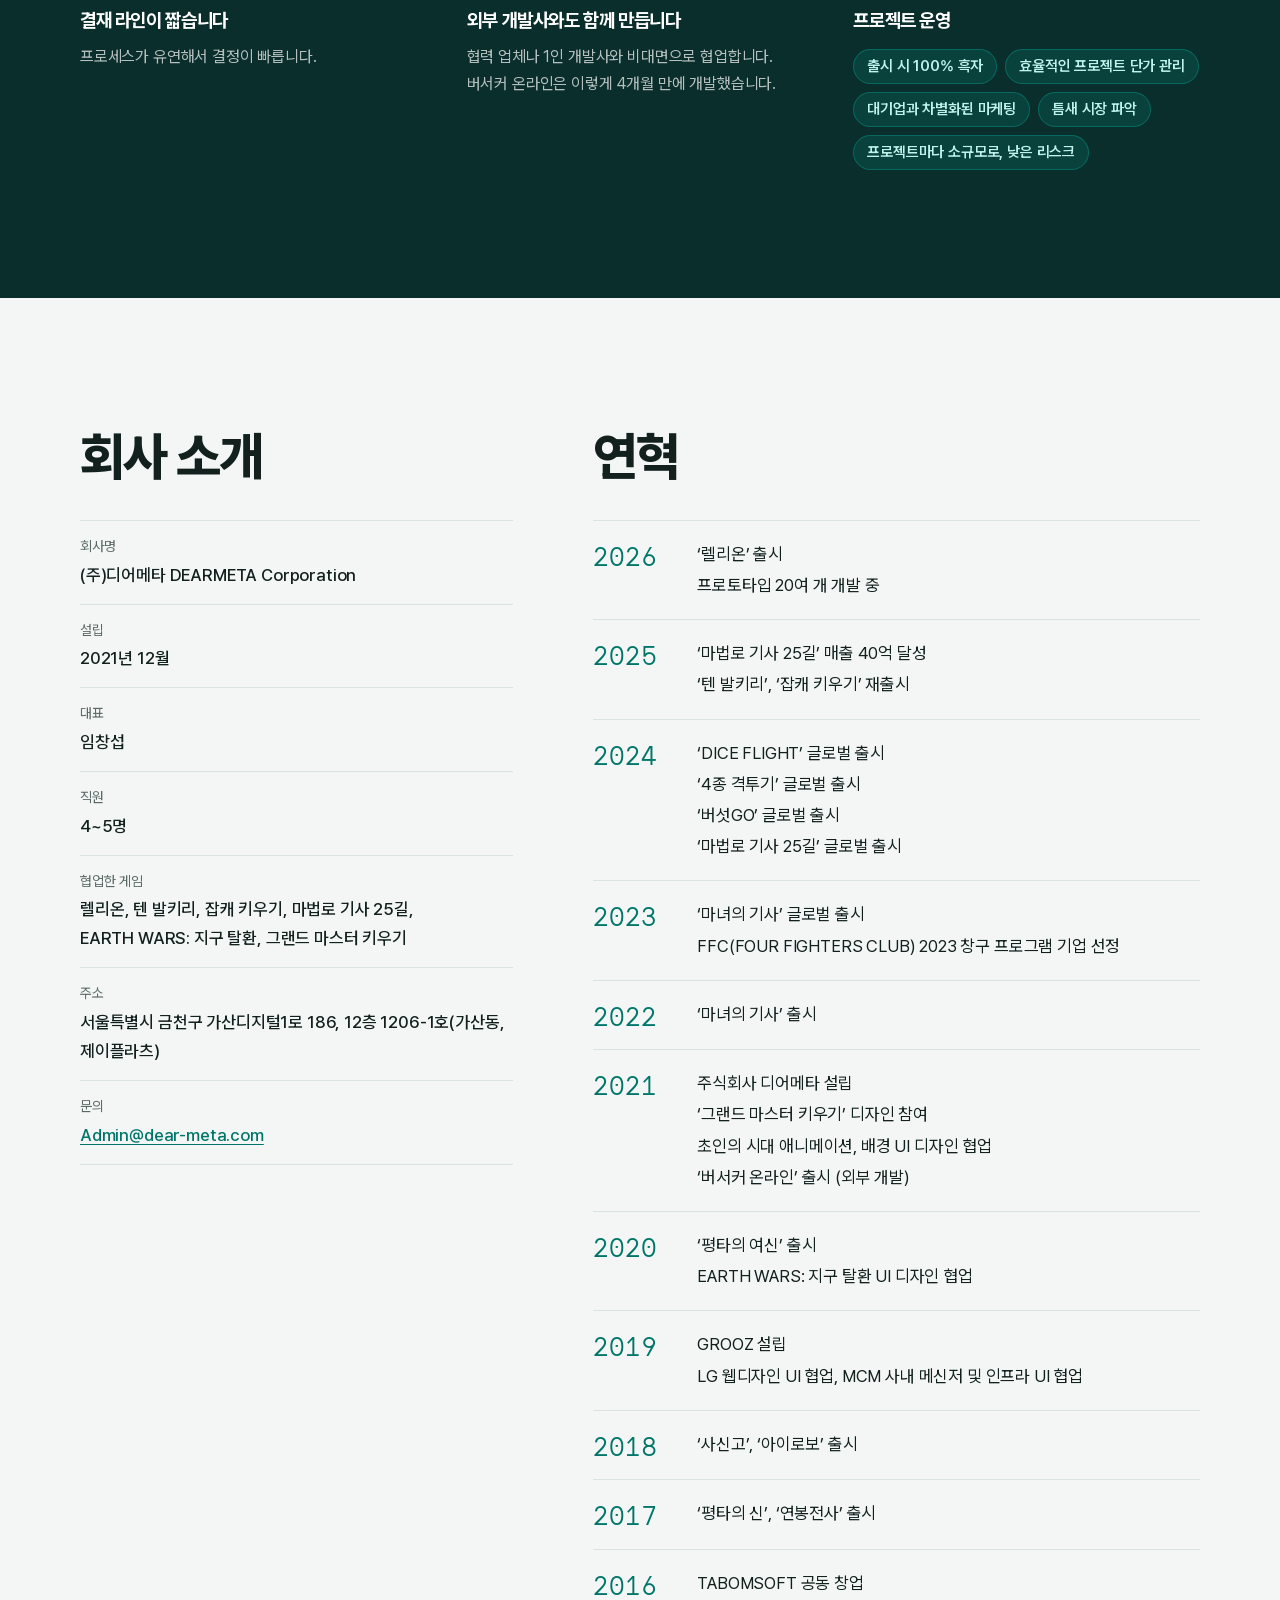
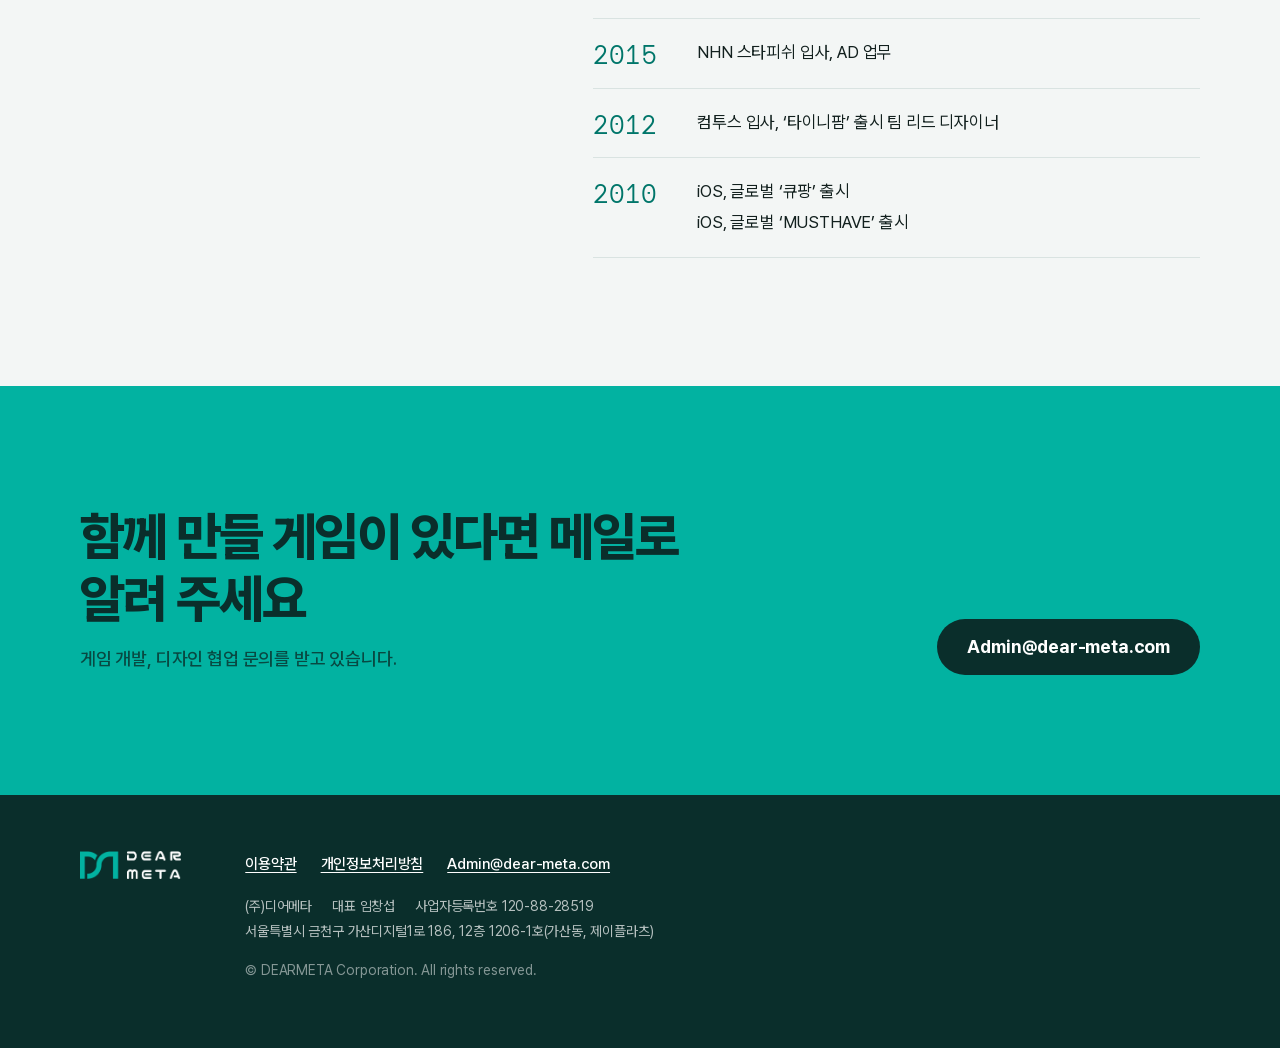
==== commit 20680c8b: "홈페이지 디자인 개편 - 첫 화면: 기울어진 게임 아이콘 벽(멈춤 버튼, 움직임 줄이기 설정 반영)과 숫자 4개 - 대표 게임 4개를 큰 이미지로 (렐리온, 마법로 기사 25길, " ====
--- a/index.html
+++ b/index.html
@@ -2,10 +2,10 @@
 <html lang="ko">
 <head>
 <meta charset="utf-8">
-<meta name="viewport" content="width=device-width, initial-scale=1">
+<meta name="viewport" content="width=device-width, initial-scale=1, viewport-fit=cover">
 <title>디어메타 | 작은 팀이 출시까지 책임지는 모바일 게임</title>
 <meta name="description" content="디어메타는 3~4명이 한 팀을 이뤄 모바일 게임을 출시까지 맡는 게임 회사입니다. 렐리온, 텐 발키리, 마법로 기사 25길, 버섯GO, 마녀의 기사 등을 출시했습니다.">
-<meta name="theme-color" content="#0c4440">
+<meta name="theme-color" content="#0a2e2b">
 <link rel="canonical" href="https://dear-meta.com/">
 <meta property="og:type" content="website">
 <meta property="og:site_name" content="디어메타">
@@ -14,12 +14,13 @@
 <meta property="og:url" content="https://dear-meta.com/">
 <meta property="og:image" content="https://dear-meta.com/assets/img/og.jpg">
 <meta property="og:image:width" content="1200">
-<meta property="og:image:height" content="675">
+<meta property="og:image:height" content="630">
 <meta name="twitter:card" content="summary_large_image">
 <link rel="icon" type="image/png" href="/assets/img/favicon.png">
 <link rel="apple-touch-icon" href="/assets/img/apple-touch-icon.png">
 <link rel="stylesheet" href="/assets/css/fonts.css">
 <link rel="stylesheet" href="/assets/css/site.css">
+<script>document.documentElement.classList.add('js')</script>
 <script type="application/ld+json">
 {"@context":"https://schema.org","@type":"Organization","name":"(주)디어메타","alternateName":"DEARMETA Corporation","url":"https://dear-meta.com/","logo":"https://dear-meta.com/assets/img/logo.png","email":"Admin@dear-meta.com","foundingDate":"2021-12","address":{"@type":"PostalAddress","streetAddress":"가산디지털1로 186, 12층 1206-1호(가산동, 제이플라츠)","addressLocality":"금천구","addressRegion":"서울특별시","addressCountry":"KR"}}
 </script>
@@ -27,95 +28,192 @@
 <body>
 <a class="skip" href="#main">본문으로 건너뛰기</a>
 
-<div class="wall">
-  <header class="masthead">
+<header class="masthead">
+  <div class="masthead-inner">
     <a class="brand" href="/" aria-label="디어메타 홈"><img src="/assets/img/logo-white.png" alt="DEAR META" width="463" height="128"></a>
-    <nav aria-label="주요 메뉴">
-      <ul>
+    <nav class="nav" aria-label="주요 메뉴">
+      <button class="nav-toggle" type="button" aria-expanded="false" aria-controls="nav-list" aria-label="메뉴 열기">
+        <svg class="open" viewBox="0 0 24 24" aria-hidden="true"><path d="M4 7h16M4 12h16M4 17h16" stroke="currentColor" stroke-width="2" stroke-linecap="round"/></svg>
+        <svg class="close" viewBox="0 0 24 24" aria-hidden="true"><path d="M6 6l12 12M18 6L6 18" stroke="currentColor" stroke-width="2" stroke-linecap="round"/></svg>
+      </button>
+      <ul id="nav-list">
+        <li><a href="#games">게임</a></li>
         <li><a href="#work">일하는 방식</a></li>
         <li><a href="#about">회사 소개</a></li>
         <li><a href="#history">연혁</a></li>
-        <li class="contact"><a href="mailto:Admin@dear-meta.com">문의하기</a></li>
+        <li class="cta"><a href="#contact">문의하기</a></li>
       </ul>
     </nav>
-  </header>
-
-  <section class="hero" id="main" aria-labelledby="hero-title">
-    <h1 id="hero-title">작은 팀이 출시까지 책임지는 모바일 게임</h1>
-    <p class="lede">디어메타는 3~4명이 한 팀을 이뤄 게임 하나를 출시까지 맡습니다. 짧은 기간에 높은 완성도로 만들어 국내와 글로벌에 선보여 왔습니다.</p>
-
-    <div class="home">
-      <h2>출시한 게임</h2>
-      <ul class="apps">
-        <li class="app" style="--i:0"><img src="/assets/img/games/rellion.webp" alt="" width="192" height="192"><span>렐리온</span></li>
-        <li class="app" style="--i:1"><img src="/assets/img/games/ten-valkyrie.webp" alt="" width="192" height="192"><span>텐 발키리</span></li>
-        <li class="app" style="--i:2"><img src="/assets/img/games/jobcha.webp" alt="" width="192" height="192"><span>잡캐 키우기</span></li>
-        <li class="app" style="--i:3"><img src="/assets/img/games/mabeopro.webp" alt="" width="152" height="152"><span>마법로 기사 25길</span></li>
-        <li class="app" style="--i:4"><img src="/assets/img/games/beoseot-go.webp" alt="" width="150" height="150"><span>버섯GO</span></li>
-        <li class="app" style="--i:5"><img src="/assets/img/games/ffc.webp" alt="" width="150" height="150"><span>4종 격투기</span></li>
-        <li class="app" style="--i:6"><img src="/assets/img/games/dice-flight.webp" alt="" width="150" height="150"><span>DICE FLIGHT</span></li>
-        <li class="app" style="--i:7"><img src="/assets/img/games/witchs-knight.webp" alt="" width="150" height="150"><span>마녀의 기사</span></li>
-        <li class="app" style="--i:8"><img src="/assets/img/games/pyeongta-sin.webp" alt="" width="150" height="150"><span>평타의 신</span></li>
-        <li class="app" style="--i:9"><img src="/assets/img/games/salary.webp" alt="" width="121" height="121"><span>연봉전사</span></li>
-        <li class="app" style="--i:10"><img src="/assets/img/games/sasingo.webp" alt="" width="150" height="150"><span>사신고등학교</span></li>
-        <li class="app" style="--i:11"><img src="/assets/img/games/berserker.webp" alt="" width="150" height="150"><span>버서커 온라인</span></li>
-        <li class="app" style="--i:12"><img src="/assets/img/games/pyeongta-yeosin.webp" alt="" width="150" height="150"><span>평타의 여신</span></li>
+  </div>
+</header>
+
+<main id="main">
+  <section class="hero" aria-labelledby="hero-title">
+    <div class="hero-inner">
+      <div class="hero-copy">
+        <h1 id="hero-title"><span>작은 팀이</span> <span>출시까지 책임지는</span> <span>모바일 게임</span></h1>
+        <p class="lede">디어메타는 3~4명이 한 팀을 이뤄 게임 하나를 출시까지 맡습니다. 짧은 기간에 높은 완성도로 만들어 국내와 글로벌에 선보여 왔습니다.</p>
+        <div class="actions">
+          <a class="btn btn-teal" href="#games">게임 보기</a>
+          <a class="btn btn-line" href="mailto:Admin@dear-meta.com">협업 문의</a>
+        </div>
+      </div>
+      <div class="icon-wall">
+        <div class="tracks" aria-hidden="true">
+          <div class="track" style="--dur:64s"><img src="/assets/img/games/rellion.webp" alt="" width="116" height="116" decoding="async"><img src="/assets/img/games/beoseot-go.webp" alt="" width="116" height="116" decoding="async"><img src="/assets/img/games/berserker.webp" alt="" width="116" height="116" decoding="async"><img src="/assets/img/games/witchs-knight.webp" alt="" width="116" height="116" decoding="async"><img src="/assets/img/games/rellion.webp" alt="" width="116" height="116" decoding="async"><img src="/assets/img/games/beoseot-go.webp" alt="" width="116" height="116" decoding="async"><img src="/assets/img/games/berserker.webp" alt="" width="116" height="116" decoding="async"><img src="/assets/img/games/witchs-knight.webp" alt="" width="116" height="116" decoding="async"><img src="/assets/img/games/rellion.webp" alt="" width="116" height="116" decoding="async"><img src="/assets/img/games/beoseot-go.webp" alt="" width="116" height="116" decoding="async"><img src="/assets/img/games/berserker.webp" alt="" width="116" height="116" decoding="async"><img src="/assets/img/games/witchs-knight.webp" alt="" width="116" height="116" decoding="async"><img src="/assets/img/games/rellion.webp" alt="" width="116" height="116" decoding="async"><img src="/assets/img/games/beoseot-go.webp" alt="" width="116" height="116" decoding="async"><img src="/assets/img/games/berserker.webp" alt="" width="116" height="116" decoding="async"><img src="/assets/img/games/witchs-knight.webp" alt="" width="116" height="116" decoding="async"></div>
+          <div class="track down" style="--dur:72s"><img src="/assets/img/games/ten-valkyrie.webp" alt="" width="116" height="116" decoding="async"><img src="/assets/img/games/mabeopro.webp" alt="" width="116" height="116" decoding="async"><img src="/assets/img/games/pyeongta-sin.webp" alt="" width="116" height="116" decoding="async"><img src="/assets/img/games/sasingo.webp" alt="" width="116" height="116" decoding="async"><img src="/assets/img/games/ten-valkyrie.webp" alt="" width="116" height="116" decoding="async"><img src="/assets/img/games/mabeopro.webp" alt="" width="116" height="116" decoding="async"><img src="/assets/img/games/pyeongta-sin.webp" alt="" width="116" height="116" decoding="async"><img src="/assets/img/games/sasingo.webp" alt="" width="116" height="116" decoding="async"><img src="/assets/img/games/ten-valkyrie.webp" alt="" width="116" height="116" decoding="async"><img src="/assets/img/games/mabeopro.webp" alt="" width="116" height="116" decoding="async"><img src="/assets/img/games/pyeongta-sin.webp" alt="" width="116" height="116" decoding="async"><img src="/assets/img/games/sasingo.webp" alt="" width="116" height="116" decoding="async"><img src="/assets/img/games/ten-valkyrie.webp" alt="" width="116" height="116" decoding="async"><img src="/assets/img/games/mabeopro.webp" alt="" width="116" height="116" decoding="async"><img src="/assets/img/games/pyeongta-sin.webp" alt="" width="116" height="116" decoding="async"><img src="/assets/img/games/sasingo.webp" alt="" width="116" height="116" decoding="async"></div>
+          <div class="track" style="--dur:68s"><img src="/assets/img/games/jobcha.webp" alt="" width="116" height="116" decoding="async"><img src="/assets/img/games/dice-flight.webp" alt="" width="116" height="116" decoding="async"><img src="/assets/img/games/pyeongta-yeosin.webp" alt="" width="116" height="116" decoding="async"><img src="/assets/img/games/salary.webp" alt="" width="116" height="116" decoding="async"><img src="/assets/img/games/jobcha.webp" alt="" width="116" height="116" decoding="async"><img src="/assets/img/games/dice-flight.webp" alt="" width="116" height="116" decoding="async"><img src="/assets/img/games/pyeongta-yeosin.webp" alt="" width="116" height="116" decoding="async"><img src="/assets/img/games/salary.webp" alt="" width="116" height="116" decoding="async"><img src="/assets/img/games/jobcha.webp" alt="" width="116" height="116" decoding="async"><img src="/assets/img/games/dice-flight.webp" alt="" width="116" height="116" decoding="async"><img src="/assets/img/games/pyeongta-yeosin.webp" alt="" width="116" height="116" decoding="async"><img src="/assets/img/games/salary.webp" alt="" width="116" height="116" decoding="async"><img src="/assets/img/games/jobcha.webp" alt="" width="116" height="116" decoding="async"><img src="/assets/img/games/dice-flight.webp" alt="" width="116" height="116" decoding="async"><img src="/assets/img/games/pyeongta-yeosin.webp" alt="" width="116" height="116" decoding="async"><img src="/assets/img/games/salary.webp" alt="" width="116" height="116" decoding="async"></div>
+        </div>
+      </div>
+      <button class="wall-pause" type="button" aria-pressed="false" aria-label="아이콘 움직임 멈추기">
+        <svg class="pause" viewBox="0 0 24 24" aria-hidden="true"><path d="M8 5v14M16 5v14" stroke="currentColor" stroke-width="2.5" stroke-linecap="round"/></svg>
+        <svg class="play" viewBox="0 0 24 24" aria-hidden="true"><path d="M8 5.5v13l10-6.5z" fill="currentColor"/></svg>
+      </button>
+    </div>
+
+    <dl class="figures">
+      <div><dt>2025년 마법로 기사 25길 매출</dt><dd>40억</dd></div>
+      <div><dt>출시한 게임</dt><dd>13개</dd></div>
+      <div><dt>출시까지 맡는 한 팀</dt><dd>3~4명</dd></div>
+      <div><dt>버섯GO 개발 기간</dt><dd>3개월</dd></div>
+    </dl>
+  </section>
+
+  <section class="section" id="games" aria-labelledby="games-title">
+    <div class="wrap">
+      <div class="section-head">
+        <h2 id="games-title">게임</h2>
+        <p>디어메타가 만들고, 함께 만든 모바일 게임입니다.</p>
+      </div>
+
+      <article class="feature feature-lead">
+        <div class="feature-media">
+          <img src="/assets/img/art/rellion.webp" srcset="/assets/img/art/rellion-720.webp 720w, /assets/img/art/rellion.webp 1280w" sizes="(min-width: 1240px) 1160px, 100vw" alt="렐리온 대표 이미지" width="1280" height="720">
+        </div>
+        <div class="feature-body">
+          <img class="feature-icon" src="/assets/img/games/rellion.webp" alt="" width="256" height="256">
+          <div>
+            <h3><a href="https://play.google.com/store/apps/details?id=com.daerigame.rellion">렐리온<span class="sr-only">, Google Play에서 보기</span></a></h3>
+            <p>NPC들의 생존기, 2026년 출시</p>
+          </div>
+          <span class="store" aria-hidden="true">Google Play</span>
+        </div>
+      </article>
+
+      <ul class="feature-row">
+        <li class="feature">
+          <div class="feature-media">
+            <img src="/assets/img/art/magicknight-720.webp" srcset="/assets/img/art/magicknight-720.webp 720w, /assets/img/art/magicknight.webp 1280w" sizes="(min-width: 900px) 380px, 80vw" alt="마법로 기사 25길 1주년 이미지" width="1280" height="720" loading="lazy">
+          </div>
+          <div class="feature-body">
+            <img class="feature-icon" src="/assets/img/games/mabeopro.webp" alt="" width="256" height="256" loading="lazy">
+            <div>
+              <h3><a href="https://play.google.com/store/apps/details?id=com.daerigame.magicknight">마법로 기사 25길<span class="sr-only">, Google Play에서 보기</span></a></h3>
+              <p>2025년 매출 40억 달성</p>
+            </div>
+          </div>
+        </li>
+        <li class="feature">
+          <div class="feature-media">
+            <img src="/assets/img/art/ten-valkyrie-720.webp" srcset="/assets/img/art/ten-valkyrie-720.webp 720w, /assets/img/art/ten-valkyrie.webp 1280w" sizes="(min-width: 900px) 380px, 80vw" alt="텐 발키리 대표 이미지" width="1280" height="720" loading="lazy">
+          </div>
+          <div class="feature-body">
+            <img class="feature-icon" src="/assets/img/games/ten-valkyrie.webp" alt="" width="256" height="256" loading="lazy">
+            <div>
+              <h3><a href="https://play.google.com/store/apps/details?id=com.daeri.TenValkyrie">텐 발키리<span class="sr-only">, Google Play에서 보기</span></a></h3>
+              <p>2025년 재출시</p>
+            </div>
+          </div>
+        </li>
+        <li class="feature">
+          <div class="feature-media">
+            <img src="/assets/img/art/mushroom-720.webp" srcset="/assets/img/art/mushroom-720.webp 720w, /assets/img/art/mushroom.webp 1280w" sizes="(min-width: 900px) 380px, 80vw" alt="버섯GO 대표 이미지" width="1280" height="720" loading="lazy">
+          </div>
+          <div class="feature-body">
+            <img class="feature-icon" src="/assets/img/games/beoseot-go.webp" alt="" width="256" height="256" loading="lazy">
+            <div>
+              <h3><a href="https://play.google.com/store/apps/details?id=com.daerigame.mushroom">버섯GO<span class="sr-only">, Google Play에서 보기</span></a></h3>
+              <p>3개월 만에 개발, 2024년 글로벌 출시</p>
+            </div>
+          </div>
+        </li>
       </ul>
-    </div>
-
-  </section>
-</div>
-
-<main>
-  <section class="section" id="work" aria-labelledby="work-title">
-    <div class="split">
-      <h2 id="work-title">일하는 방식</h2>
-      <div>
-        <ul class="ways">
-          <li>
-            <h3>3~4명이 한 팀으로 출시까지 맡습니다</h3>
-            <p>작은 팀이 처음부터 끝까지 책임지기 때문에 책임감과 자율성이 커집니다.</p>
-          </li>
-          <li>
-            <h3>짧은 기간에 높은 완성도로 만듭니다</h3>
-            <p>버섯GO는 3개월 만에 개발했습니다.</p>
-          </li>
-          <li>
-            <h3>AI로 사내 도구를 직접 만듭니다</h3>
-            <p>AI를 활용해 개발 중인 프로토타입 20여 개를 PC와 폰에서 바로 해볼 수 있는 사내 대시보드를 만들었습니다.</p>
-          </li>
-          <li>
-            <h3>모든 직군이 개발 툴을 다룹니다</h3>
-            <p>직군과 상관없이 개발 툴을 능숙하게 다루는 것을 기본으로 합니다.</p>
-          </li>
-          <li>
-            <h3>결재 라인이 짧습니다</h3>
-            <p>프로세스가 유연해서 결정이 빠릅니다.</p>
-          </li>
-          <li>
-            <h3>외부 개발사와도 함께 만듭니다</h3>
-            <p>협력 업체나 1인 개발사와 비대면으로 협업합니다. 버서커 온라인은 이렇게 4개월 만에 개발했습니다.</p>
-          </li>
-        </ul>
-
-        <div class="ops">
+
+      <div class="catalog-head">
+        <h3>출시한 게임</h3>
+        <span>13</span>
+      </div>
+      <ul class="catalog">
+        <li><img src="/assets/img/games/rellion.webp" alt="" width="256" height="256" loading="lazy"><span class="name">렐리온</span><span class="year">2026</span></li>
+        <li><img src="/assets/img/games/ten-valkyrie.webp" alt="" width="256" height="256" loading="lazy"><span class="name">텐 발키리</span><span class="year">2025 재출시</span></li>
+        <li><img src="/assets/img/games/jobcha.webp" alt="" width="192" height="192" loading="lazy"><span class="name">잡캐 키우기</span><span class="year">2025 재출시</span></li>
+        <li><img src="/assets/img/games/mabeopro.webp" alt="" width="256" height="256" loading="lazy"><span class="name">마법로 기사 25길</span><span class="year">2024</span></li>
+        <li><img src="/assets/img/games/beoseot-go.webp" alt="" width="256" height="256" loading="lazy"><span class="name">버섯GO</span><span class="year">2024</span></li>
+        <li><img src="/assets/img/games/ffc.webp" alt="" width="150" height="150" loading="lazy"><span class="name">4종 격투기</span><span class="year">2024</span></li>
+        <li><img src="/assets/img/games/dice-flight.webp" alt="" width="150" height="150" loading="lazy"><span class="name">DICE FLIGHT</span><span class="year">2024</span></li>
+        <li><img src="/assets/img/games/witchs-knight.webp" alt="" width="150" height="150" loading="lazy"><span class="name">마녀의 기사</span><span class="year">2022</span></li>
+        <li><img src="/assets/img/games/berserker.webp" alt="" width="150" height="150" loading="lazy"><span class="name">버서커 온라인</span><span class="year">2021</span></li>
+        <li><img src="/assets/img/games/pyeongta-yeosin.webp" alt="" width="150" height="150" loading="lazy"><span class="name">평타의 여신</span><span class="year">2020</span></li>
+        <li><img src="/assets/img/games/sasingo.webp" alt="" width="150" height="150" loading="lazy"><span class="name">사신고등학교</span><span class="year">2018</span></li>
+        <li><img src="/assets/img/games/pyeongta-sin.webp" alt="" width="150" height="150" loading="lazy"><span class="name">평타의 신</span><span class="year">2017</span></li>
+        <li><img src="/assets/img/games/salary.webp" alt="" width="121" height="121" loading="lazy"><span class="name">연봉전사</span><span class="year">2017</span></li>
+      </ul>
+    </div>
+  </section>
+
+  <section class="work" id="work" aria-labelledby="work-title">
+    <div class="wrap">
+      <div class="work-top">
+        <div>
+          <h2 id="work-title">일하는 방식</h2>
+          <p class="intro">작은 팀이 출시까지 맡고, 결정은 빠르게 내립니다.</p>
+        </div>
+        <article class="work-lead">
+          <span class="count">20여 개</span>
+          <h3>AI로 사내 도구를 직접 만듭니다</h3>
+          <p>AI를 활용해 개발 중인 프로토타입 20여 개를 PC와 폰에서 바로 해볼 수 있는 사내 대시보드를 만들었습니다.</p>
+        </article>
+      </div>
+
+      <ul class="ways">
+        <li>
+          <h3>3~4명이 한 팀으로 출시까지 맡습니다</h3>
+          <p>작은 팀이 처음부터 끝까지 책임지기 때문에 책임감과 자율성이 커집니다.</p>
+        </li>
+        <li>
+          <h3>짧은 기간에 높은 완성도로 만듭니다</h3>
+          <p>버섯GO는 3개월 만에 개발했습니다.</p>
+        </li>
+        <li>
+          <h3>모든 직군이 개발 툴을 다룹니다</h3>
+          <p>직군과 상관없이 개발 툴을 능숙하게 다루는 것을 기본으로 합니다.</p>
+        </li>
+        <li>
+          <h3>결재 라인이 짧습니다</h3>
+          <p>프로세스가 유연해서 결정이 빠릅니다.</p>
+        </li>
+        <li>
+          <h3>외부 개발사와도 함께 만듭니다</h3>
+          <p>협력 업체나 1인 개발사와 비대면으로 협업합니다. 버서커 온라인은 이렇게 4개월 만에 개발했습니다.</p>
+        </li>
+        <li class="ops">
           <h3>프로젝트 운영</h3>
-          <ul>
+          <ul class="chips">
             <li>출시 시 100% 흑자</li>
             <li>효율적인 프로젝트 단가 관리</li>
             <li>대기업과 차별화된 마케팅</li>
             <li>틈새 시장 파악</li>
             <li>프로젝트마다 소규모로, 낮은 리스크</li>
           </ul>
-        </div>
-      </div>
-    </div>
-  </section>
-
-  <section class="section tint" id="about" aria-labelledby="about-title">
-    <div class="split">
-      <h2 id="about-title">회사 소개</h2>
-      <div>
+        </li>
+      </ul>
+    </div>
+  </section>
+
+  <section class="section" id="about" aria-labelledby="about-title">
+    <div class="wrap about-grid">
+      <div class="about-facts">
+        <h2 id="about-title">회사 소개</h2>
         <dl class="facts">
           <div><dt>회사명</dt><dd>(주)디어메타 DEARMETA Corporation</dd></div>
           <div><dt>설립</dt><dd>2021년 12월</dd></div>
@@ -126,64 +224,83 @@
           <div><dt>문의</dt><dd><a href="mailto:Admin@dear-meta.com">Admin@dear-meta.com</a></dd></div>
         </dl>
       </div>
-    </div>
-  </section>
-
-  <section class="section" id="history" aria-labelledby="history-title">
-    <div class="split">
-      <h2 id="history-title">연혁</h2>
-      <ol class="timeline">
-        <li>
-          <ol>
-            <li class="year-row"><span class="year">2010</span><ul><li>iOS, 글로벌 ‘큐팡’ 출시</li><li>iOS, 글로벌 ‘MUSTHAVE’ 출시</li></ul></li>
-            <li class="year-row"><span class="year">2012</span><ul><li>컴투스 입사, ‘타이니팜’ 출시 팀 리드 디자이너</li></ul></li>
-            <li class="year-row"><span class="year">2015</span><ul><li>NHN 스타피쉬 입사, AD 업무</li></ul></li>
-          </ol>
-        </li>
-        <li>
-          <ol>
-            <li class="year-row"><span class="year">2016</span><ul><li>TABOMSOFT 공동 창업</li></ul></li>
-            <li class="year-row"><span class="year">2017</span><ul><li>‘평타의 신’, ‘연봉전사’ 출시</li></ul></li>
-            <li class="year-row"><span class="year">2018</span><ul><li>‘사신고’, ‘아이로보’ 출시</li></ul></li>
-          </ol>
-        </li>
-        <li>
-          <ol>
-            <li class="year-row"><span class="year">2019</span><ul><li>GROOZ 설립</li><li>LG 웹디자인 UI 협업, MCM 사내 메신저 및 인프라 UI 협업</li></ul></li>
-            <li class="year-row"><span class="year">2020</span><ul><li>‘평타의 여신’ 출시</li><li>EARTH WARS: 지구 탈환 UI 디자인 협업</li></ul></li>
-            <li class="year-row"><span class="year">2021</span><ul><li>‘버서커 온라인’ 출시 (외부 개발)</li></ul></li>
-          </ol>
-        </li>
-        <li>
-          <ol>
-            <li class="year-row"><span class="year">2021</span><ul><li>주식회사 디어메타 설립</li><li>‘그랜드 마스터 키우기’ 디자인 참여</li><li>초인의 시대 애니메이션, 배경 UI 디자인 협업</li></ul></li>
-            <li class="year-row"><span class="year">2022</span><ul><li>‘마녀의 기사’ 출시</li></ul></li>
-            <li class="year-row"><span class="year">2023</span><ul><li>‘마녀의 기사’ 글로벌 출시</li><li>FFC(FOUR FIGHTERS CLUB) 2023 창구 프로그램 기업 선정</li></ul></li>
-            <li class="year-row"><span class="year">2024</span><ul><li>‘DICE FLIGHT’ 글로벌 출시</li><li>‘4종 격투기’ 글로벌 출시</li><li>‘버섯GO’ 글로벌 출시</li><li>‘마법로 기사 25길’ 글로벌 출시</li></ul></li>
-            <li class="year-row"><span class="year">2025</span><ul><li>‘마법로 기사 25길’ 매출 40억 달성</li><li>‘텐 발키리’, ‘잡캐 키우기’ 재출시</li></ul></li>
-            <li class="year-row"><span class="year">2026</span><ul><li>‘렐리온’ 출시</li><li>프로토타입 20여 개 개발 중</li></ul></li>
-          </ol>
-        </li>
-      </ol>
+
+      <div class="history" id="history">
+        <h2>연혁</h2>
+        <ol class="timeline">
+          <li><span class="year">2026</span><ul><li>‘렐리온’ 출시</li><li>프로토타입 20여 개 개발 중</li></ul></li>
+          <li><span class="year">2025</span><ul><li>‘마법로 기사 25길’ 매출 40억 달성</li><li>‘텐 발키리’, ‘잡캐 키우기’ 재출시</li></ul></li>
+          <li><span class="year">2024</span><ul><li>‘DICE FLIGHT’ 글로벌 출시</li><li>‘4종 격투기’ 글로벌 출시</li><li>‘버섯GO’ 글로벌 출시</li><li>‘마법로 기사 25길’ 글로벌 출시</li></ul></li>
+          <li><span class="year">2023</span><ul><li>‘마녀의 기사’ 글로벌 출시</li><li>FFC(FOUR FIGHTERS CLUB) 2023 창구 프로그램 기업 선정</li></ul></li>
+          <li><span class="year">2022</span><ul><li>‘마녀의 기사’ 출시</li></ul></li>
+          <li><span class="year">2021</span><ul><li>주식회사 디어메타 설립</li><li>‘그랜드 마스터 키우기’ 디자인 참여</li><li>초인의 시대 애니메이션, 배경 UI 디자인 협업</li><li>‘버서커 온라인’ 출시 (외부 개발)</li></ul></li>
+          <li><span class="year">2020</span><ul><li>‘평타의 여신’ 출시</li><li>EARTH WARS: 지구 탈환 UI 디자인 협업</li></ul></li>
+          <li><span class="year">2019</span><ul><li>GROOZ 설립</li><li>LG 웹디자인 UI 협업, MCM 사내 메신저 및 인프라 UI 협업</li></ul></li>
+          <li><span class="year">2018</span><ul><li>‘사신고’, ‘아이로보’ 출시</li></ul></li>
+          <li><span class="year">2017</span><ul><li>‘평타의 신’, ‘연봉전사’ 출시</li></ul></li>
+          <li><span class="year">2016</span><ul><li>TABOMSOFT 공동 창업</li></ul></li>
+          <li><span class="year">2015</span><ul><li>NHN 스타피쉬 입사, AD 업무</li></ul></li>
+          <li><span class="year">2012</span><ul><li>컴투스 입사, ‘타이니팜’ 출시 팀 리드 디자이너</li></ul></li>
+          <li><span class="year">2010</span><ul><li>iOS, 글로벌 ‘큐팡’ 출시</li><li>iOS, 글로벌 ‘MUSTHAVE’ 출시</li></ul></li>
+        </ol>
+      </div>
+    </div>
+  </section>
+
+  <section class="contact" id="contact" aria-labelledby="contact-title">
+    <div class="wrap contact-inner">
+      <div>
+        <h2 id="contact-title">함께 만들 게임이 있다면 메일로 알려 주세요</h2>
+        <p>게임 개발, 디자인 협업 문의를 받고 있습니다.</p>
+      </div>
+      <a class="btn btn-deep" href="mailto:Admin@dear-meta.com">Admin@dear-meta.com</a>
     </div>
   </section>
 </main>
 
 <footer class="wall footer">
-  <div class="inner">
+  <div class="wrap footer-inner">
     <a class="brand" href="/" aria-label="디어메타 홈"><img src="/assets/img/logo-white.png" alt="DEAR META" width="463" height="128"></a>
-    <nav aria-label="정책 및 문의">
-      <ul>
-        <li><a href="/terms/">이용약관</a></li>
-        <li><a href="/privacy/">개인정보처리방침</a></li>
-        <li><a href="mailto:Admin@dear-meta.com">Admin@dear-meta.com</a></li>
-      </ul>
-    </nav>
-    <p class="company"><span>(주)디어메타</span><span>사업자등록번호 120-88-28519</span></p>
-    <p>서울특별시 금천구 가산디지털1로 186, 12층 1206-1호(가산동, 제이플라츠)</p>
-    <p class="copy">© DEARMETA Corporation. All rights reserved.</p>
+    <div>
+      <nav aria-label="정책 및 문의">
+        <ul>
+          <li><a href="/terms/">이용약관</a></li>
+          <li><a href="/privacy/">개인정보처리방침</a></li>
+          <li><a href="mailto:Admin@dear-meta.com">Admin@dear-meta.com</a></li>
+        </ul>
+      </nav>
+      <p class="company"><span>(주)디어메타</span><span>대표 임창섭</span><span>사업자등록번호 120-88-28519</span></p>
+      <p>서울특별시 금천구 가산디지털1로 186, 12층 1206-1호(가산동, 제이플라츠)</p>
+      <p class="copy">© DEARMETA Corporation. All rights reserved.</p>
+    </div>
   </div>
 </footer>
 
+<script>
+  (function () {
+    var nav = document.querySelector('.nav');
+    var toggle = nav.querySelector('.nav-toggle');
+    function setOpen(open) {
+      if (open) nav.setAttribute('data-open', ''); else nav.removeAttribute('data-open');
+      toggle.setAttribute('aria-expanded', String(open));
+      toggle.setAttribute('aria-label', open ? '메뉴 닫기' : '메뉴 열기');
+    }
+    toggle.addEventListener('click', function () { setOpen(!nav.hasAttribute('data-open')); });
+    nav.querySelectorAll('#nav-list a').forEach(function (a) { a.addEventListener('click', function () { setOpen(false); }); });
+    document.addEventListener('keydown', function (e) { if (e.key === 'Escape') setOpen(false); });
+
+    var head = document.querySelector('.masthead');
+    function onScroll() { head.classList.toggle('scrolled', window.scrollY > 8); }
+    onScroll(); window.addEventListener('scroll', onScroll, { passive: true });
+
+    var hero = document.querySelector('.hero');
+    var pause = document.querySelector('.wall-pause');
+    pause.addEventListener('click', function () {
+      var paused = hero.classList.toggle('paused');
+      pause.setAttribute('aria-pressed', String(paused));
+      pause.setAttribute('aria-label', paused ? '아이콘 움직임 다시 시작' : '아이콘 움직임 멈추기');
+    });
+  })();
+</script>
 </body>
 </html>
--- a/assets/css/site.css
+++ b/assets/css/site.css
@@ -1,39 +1,64 @@
-/* 디어메타 홈페이지 */
+/* 디어메타 홈페이지 v2 */
 
 :root {
-  --wall: #0c4440;        /* 첫 화면·바닥글 배경 (로고 청록의 짙은 톤) */
-  --teal: #02b2a1;        /* 로고 청록 */
-  --teal-ink: #00776b;    /* 흰 바탕 위 링크·강조 글자 */
-  --ink: #2c3230;
-  --mute: #66706e;
-  --mist: #eef4f3;
-  --line: #d5e1df;
-  --paper: #ffffff;
+  --deep: #0a2e2b;          /* 첫 화면·일하는 방식·바닥글 (로고 청록의 가장 짙은 톤) */
+  --deep-2: #0f3b37;
+  --teal: #02b2a1;          /* 로고 청록 */
+  --teal-ink: #00766a;      /* 밝은 바탕 위 링크·연도 */
+  --paper: #f3f6f5;         /* 밝은 구역 바탕 */
+  --surface: #ffffff;
+  --ink: #12201e;
+  --mute: #5b6a67;
+  --line: #d9e3e1;
+  --on-deep: #ffffff;
+  --on-deep-mute: rgba(255, 255, 255, .7);
+  --on-deep-line: rgba(255, 255, 255, .14);
+
   --gutter: clamp(16px, 4vw, 40px);
+  --wrap: 1200px;
+  --radius-lg: 24px;
+  --radius: 16px;
+
   --display: "Orbit", "Pretendard Variable", Pretendard, sans-serif;
   --text: "Pretendard Variable", Pretendard, -apple-system, BlinkMacSystemFont, "Apple SD Gothic Neo", "Malgun Gothic", sans-serif;
+
+  color-scheme: light;
+}
+
+@media (prefers-color-scheme: dark) {
+  :root {
+    --paper: #0c1716;
+    --surface: #122220;
+    --ink: #e6eeec;
+    --mute: #98a8a5;
+    --line: #233733;
+    --teal-ink: #3fd3c3;
+    color-scheme: dark;
+  }
 }
 
 *, *::before, *::after { box-sizing: border-box; }
 
-html { -webkit-text-size-adjust: 100%; scroll-behavior: smooth; }
+html { -webkit-text-size-adjust: 100%; scroll-behavior: smooth; scroll-padding-top: 80px; }
 
 body {
   margin: 0;
   background: var(--paper);
   color: var(--ink);
   font-family: var(--text);
-  font-size: 16px;
+  font-size: 17px;
   line-height: 1.7;
+  letter-spacing: -.01em;
   word-break: keep-all;
   overflow-wrap: break-word;
+  -webkit-font-smoothing: antialiased;
 }
 
 img { display: block; max-width: 100%; }
 
 a { color: var(--teal-ink); text-underline-offset: 3px; }
 
-:focus-visible { outline: 3px solid var(--teal); outline-offset: 3px; border-radius: 4px; }
+:focus-visible { outline: 3px solid var(--teal); outline-offset: 3px; border-radius: 6px; }
 
 .sr-only {
   position: absolute; width: 1px; height: 1px; padding: 0; margin: -1px;
@@ -41,161 +66,372 @@
 }
 
 .skip {
-  position: absolute; left: 12px; top: -48px; z-index: 10;
-  background: var(--paper); color: var(--ink); padding: 8px 14px; border-radius: 8px;
+  position: absolute; left: 12px; top: -60px; z-index: 100;
+  background: #fff; color: #12201e; padding: 10px 16px; border-radius: 10px;
 }
 .skip:focus { top: 12px; }
 
-/* ── 머리글 ─────────────────────────────── */
-
-.wall { background: var(--wall); color: #fff; }
+.wrap { max-width: var(--wrap); margin: 0 auto; padding: 0 var(--gutter); }
+
+.wall { background: var(--deep); color: var(--on-deep); }
+
+/* ── 버튼 ─────────────────────────────── */
+
+.btn {
+  display: inline-flex; align-items: center; justify-content: center; gap: 8px;
+  min-height: 48px; padding: 0 24px; border-radius: 999px;
+  font: inherit; font-size: 16px; font-weight: 700; letter-spacing: -.01em;
+  text-decoration: none; cursor: pointer; border: 0;
+  transition: background-color .2s, color .2s, transform .2s;
+}
+.btn:active { transform: scale(.98); }
+.btn-teal { background: var(--teal); color: var(--deep); }
+.btn-teal:hover { background: #2fd0bf; }
+.btn-line { background: transparent; color: var(--on-deep); box-shadow: inset 0 0 0 1.5px rgba(255, 255, 255, .4); }
+.btn-line:hover { background: rgba(255, 255, 255, .08); }
+.btn-deep { background: var(--deep); color: #fff; }
+.btn-deep:hover { background: #134a45; }
+
+/* ── 머리글 ───────────────────────────── */
 
 .masthead {
-  display: flex; align-items: center; justify-content: space-between; gap: 24px;
-  max-width: 1120px; margin: 0 auto; padding: 20px var(--gutter);
-}
-.masthead .brand img { height: 30px; width: auto; }
-.masthead nav ul { display: flex; gap: 28px; margin: 0; padding: 0; list-style: none; }
-.masthead nav a { color: rgba(255, 255, 255, .86); text-decoration: none; font-size: 15px; }
-.masthead nav a:hover { color: #fff; text-decoration: underline; }
-
-@media (max-width: 720px) {
-  .masthead nav li:not(.contact) { display: none; }
-}
-
-/* ── 첫 화면: 홈 화면처럼 놓인 게임 아이콘 ─────── */
-
-.hero {
-  max-width: 960px; margin: 0 auto; text-align: center;
-  padding: clamp(40px, 8vw, 104px) var(--gutter) clamp(64px, 9vw, 112px);
-}
+  position: sticky; top: 0; z-index: 50;
+  background: var(--deep);
+  border-bottom: 1px solid transparent;
+  color: #fff;
+  transition: background-color .25s, border-color .25s;
+}
+.masthead.scrolled {
+  background: rgba(10, 46, 43, .86);
+  -webkit-backdrop-filter: saturate(150%) blur(14px); backdrop-filter: saturate(150%) blur(14px);
+  border-bottom-color: rgba(255, 255, 255, .08);
+}
+.masthead-inner {
+  display: flex; align-items: center; justify-content: space-between; gap: 16px;
+  max-width: var(--wrap); margin: 0 auto; padding: 0 var(--gutter); height: 64px;
+}
+.brand { display: inline-flex; }
+.brand img { height: 26px; width: auto; }
+
+.nav ul { display: flex; align-items: center; gap: 2px; margin: 0; padding: 0; list-style: none; }
+.nav a {
+  display: inline-flex; align-items: center; min-height: 40px; padding: 0 14px; border-radius: 999px;
+  color: rgba(255, 255, 255, .82); font-size: 15px; font-weight: 500; text-decoration: none;
+}
+.nav a:hover { color: #fff; background: rgba(255, 255, 255, .08); }
+.nav .cta a { margin-left: 8px; background: var(--teal); color: var(--deep); font-weight: 700; }
+.nav .cta a:hover { background: #2fd0bf; }
+
+.nav-toggle {
+  display: none; align-items: center; justify-content: center; width: 44px; height: 44px; margin-right: -8px;
+  border: 0; border-radius: 12px; background: transparent; color: #fff; cursor: pointer;
+}
+.nav-toggle svg { width: 24px; height: 24px; }
+.nav-toggle .close { display: none; }
+.nav[data-open] .nav-toggle .open { display: none; }
+.nav[data-open] .nav-toggle .close { display: block; }
+
+@media (max-width: 760px) {
+  .js .nav-toggle { display: inline-flex; }
+  .js .nav ul {
+    display: none; position: absolute; left: 0; right: 0; top: 64px;
+    flex-direction: column; align-items: stretch; gap: 2px;
+    padding: 8px var(--gutter) 20px; background: var(--deep); border-bottom: 1px solid rgba(255, 255, 255, .08);
+  }
+  .js .nav[data-open] ul { display: flex; }
+  .js .nav a { min-height: 48px; font-size: 17px; }
+  .js .nav .cta a { margin: 8px 0 0; justify-content: center; }
+  .nav .hide-sm { display: none; }
+}
+
+/* ── 첫 화면 ──────────────────────────── */
+
+.hero { position: relative; overflow: hidden; background: var(--deep); color: var(--on-deep); }
+
+.hero-inner {
+  position: relative; display: grid; grid-template-columns: minmax(0, 1fr) minmax(0, 1fr); align-items: center; gap: 24px;
+  max-width: var(--wrap); margin: 0 auto; padding: 0 var(--gutter);
+  min-height: min(720px, calc(100svh - 64px - 150px));
+}
+
+.hero-copy { padding: 72px 0; }
 .hero h1 {
   margin: 0;
-  font-family: var(--display); font-weight: 400;
-  font-size: clamp(2rem, 5.4vw, 3.75rem); line-height: 1.28; letter-spacing: -.01em; word-spacing: -.22em;
-  text-wrap: balance;
-}
+  font-size: clamp(2.3rem, 6.2vw, 5rem); font-weight: 800; line-height: 1.16; letter-spacing: -.045em;
+}
+.hero h1 span { display: block; }
 .hero .lede {
-  max-width: 30em; margin: 20px auto 0;
-  font-size: clamp(1rem, 1.7vw, 1.125rem); color: rgba(255, 255, 255, .78);
-  text-wrap: balance;
-}
-
-.home { margin-top: clamp(48px, 7vw, 80px); }
-.home h2 {
-  margin: 0 0 22px; font-size: 14px; font-weight: 500; color: rgba(255, 255, 255, .62);
-}
-
-.apps {
-  display: grid; grid-template-columns: repeat(4, 1fr); gap: 26px 8px;
-  max-width: 700px; margin: 0 auto; padding: 0; list-style: none;
-}
-@media (min-width: 600px) { .apps { grid-template-columns: repeat(5, 1fr); gap: 34px 12px; } }
-
-.app { display: flex; flex-direction: column; align-items: center; gap: 10px; }
-.app img {
-  width: clamp(60px, 15vw, 96px); height: auto; aspect-ratio: 1;
-  border-radius: 23%; box-shadow: 0 2px 8px rgba(0, 0, 0, .28);
-}
-.app span { max-width: 7.5em; font-size: 13px; line-height: 1.35; color: #fff; }
-
-
-@media (prefers-reduced-motion: no-preference) {
-  .app { animation: pop .5s cubic-bezier(.2, .8, .2, 1) both; animation-delay: calc(var(--i, 0) * 45ms + 120ms); }
-  @keyframes pop { from { opacity: 0; transform: translateY(10px) scale(.86); } }
-}
-
-/* ── 본문 구역 ─────────────────────────── */
-
-.section { padding: clamp(64px, 9vw, 120px) var(--gutter); }
-.section.tint { background: var(--mist); }
-
-.split {
-  display: grid; gap: 28px;
-  max-width: 1040px; margin: 0 auto;
-}
-@media (min-width: 860px) { .split { grid-template-columns: 240px 1fr; gap: 64px; } }
-
-.section h2 {
+  max-width: 27em; margin: 24px 0 0;
+  font-size: clamp(1.0625rem, 1.6vw, 1.1875rem); line-height: 1.75; color: var(--on-deep-mute);
+}
+.actions { display: flex; flex-wrap: wrap; gap: 10px; margin-top: 36px; }
+
+/* 기울어진 아이콘 벽 */
+.icon-wall {
+  position: relative; align-self: stretch; height: 100%; min-height: 560px;
+  -webkit-mask-image: linear-gradient(to bottom, transparent, #000 18%, #000 82%, transparent);
+          mask-image: linear-gradient(to bottom, transparent, #000 18%, #000 82%, transparent);
+}
+.icon-wall .tracks {
+  position: absolute; inset: -30% -10%; display: flex; justify-content: center; gap: 20px;
+  transform: rotate(-10deg);
+}
+.track { display: flex; flex-direction: column; animation: rise var(--dur, 60s) linear infinite; will-change: transform; }
+.track.down { animation-direction: reverse; }
+.track img {
+  width: 116px; height: 116px; margin: 0 0 20px; border-radius: 27px;
+  box-shadow: 0 14px 30px rgba(0, 0, 0, .35), 0 0 0 1px rgba(255, 255, 255, .06);
+  background: var(--deep-2);
+}
+@keyframes rise { to { transform: translate3d(0, -50%, 0); } }
+@keyframes slide { to { transform: translate3d(-50%, 0, 0); } }
+
+.wall-pause {
+  position: absolute; right: var(--gutter); bottom: 24px; z-index: 2;
+  display: inline-flex; align-items: center; justify-content: center; width: 40px; height: 40px;
+  border: 0; border-radius: 999px; cursor: pointer;
+  background: rgba(255, 255, 255, .12); color: #fff;
+  -webkit-backdrop-filter: blur(8px); backdrop-filter: blur(8px);
+}
+.wall-pause:hover { background: rgba(255, 255, 255, .2); }
+.wall-pause svg { width: 18px; height: 18px; }
+.wall-pause .play { display: none; }
+.paused .track { animation-play-state: paused; }
+.paused .wall-pause .pause { display: none; }
+.paused .wall-pause .play { display: block; }
+
+@media (prefers-reduced-motion: reduce) {
+  .track { animation: none; }
+  .wall-pause { display: none; }
+}
+
+/* 숫자로 보는 디어메타 */
+.figures {
+  position: relative; display: grid; grid-template-columns: repeat(4, minmax(0, 1fr));
+  max-width: var(--wrap); margin: 0 auto; padding: 0 var(--gutter);
+}
+.figures div {
+  display: flex; flex-direction: column-reverse; justify-content: flex-end; gap: 6px;
+  padding: 28px 24px 44px 0; border-top: 1px solid var(--on-deep-line);
+}
+.figures div + div { padding-left: 24px; border-left: 1px solid var(--on-deep-line); }
+.figures dd, .work-lead .count, .catalog .year, .catalog-head span {
+  word-spacing: -.32em;
+}
+.figures dd {
+  margin: 0; font-family: var(--display); font-size: clamp(2rem, 3.8vw, 3.25rem); line-height: 1.1; color: #fff;
+}
+.figures dt { font-size: 15px; line-height: 1.5; color: var(--on-deep-mute); }
+
+@media (max-width: 899px) {
+  .hero-inner { grid-template-columns: 1fr; min-height: 0; gap: 0; }
+  .hero-copy { padding: 48px 0 32px; }
+  .icon-wall {
+    height: 236px; min-height: 0; margin: 0 calc(var(--gutter) * -1) 12px;
+    -webkit-mask-image: linear-gradient(to right, transparent, #000 12%, #000 88%, transparent);
+            mask-image: linear-gradient(to right, transparent, #000 12%, #000 88%, transparent);
+  }
+  .icon-wall .tracks { inset: 0 -20%; flex-direction: column; justify-content: center; gap: 14px; transform: rotate(-6deg); }
+  .track { flex-direction: row; width: max-content; animation-name: slide; }
+  .track:nth-child(3) { display: none; }
+  .track img { width: 84px; height: 84px; margin: 0 14px 0 0; border-radius: 20px; }
+  .wall-pause { bottom: 18px; }
+  .figures { grid-template-columns: repeat(2, minmax(0, 1fr)); }
+  .figures div { padding: 22px 16px 26px 0; }
+  .figures div + div { padding-left: 0; border-left: 0; }
+  .figures div:nth-child(even) { padding-left: 16px; border-left: 1px solid var(--on-deep-line); }
+  .figures div:nth-child(n+3) { padding-bottom: 36px; }
+}
+
+/* ── 구역 공통 ────────────────────────── */
+
+.section { padding: clamp(72px, 10vw, 128px) 0; }
+.section-head { display: flex; flex-wrap: wrap; align-items: end; justify-content: space-between; gap: 12px 32px; margin-bottom: clamp(32px, 5vw, 56px); }
+.section-head p { max-width: 30em; margin: 0; color: var(--mute); }
+
+.section h2, .work h2, .contact h2 {
   margin: 0;
-  font-family: var(--display); font-weight: 400;
-  font-size: clamp(1.75rem, 3vw, 2.25rem); line-height: 1.3; word-spacing: -.22em;
-}
-.section h2::after {
-  content: ""; display: block; width: 32px; height: 4px; margin-top: 16px; background: var(--teal);
-}
-
-/* 일하는 방식 */
-.ways { margin: 0; padding: 0; list-style: none; }
-.ways li { padding: 22px 0; border-top: 1px solid var(--line); }
-.ways li:first-child { padding-top: 4px; border-top: 0; }
-.ways h3 { margin: 0 0 4px; font-size: 1.15rem; font-weight: 650; line-height: 1.5; }
-.ways p { margin: 0; color: var(--mute); max-width: 36em; }
-
-.ops { margin-top: 48px; }
-.ops h3 { margin: 0 0 18px; font-size: 1rem; font-weight: 600; color: var(--mute); }
-.ops ul {
-  display: grid; grid-template-columns: repeat(2, 1fr); gap: 20px 24px;
+  font-size: clamp(2rem, 4.2vw, 3.25rem); font-weight: 800; line-height: 1.2; letter-spacing: -.04em;
+}
+
+/* ── 게임 ─────────────────────────────── */
+
+.feature { position: relative; }
+.feature-media {
+  position: relative; overflow: hidden; aspect-ratio: 16 / 9;
+  border-radius: var(--radius-lg); background: var(--deep-2);
+}
+.feature-media img { width: 100%; height: 100%; object-fit: cover; transition: transform .7s cubic-bezier(.2, .7, .2, 1); }
+.feature:hover .feature-media img { transform: scale(1.035); }
+
+.feature-body { display: flex; align-items: center; gap: 14px; padding-top: 16px; }
+.feature-icon { flex: none; width: 56px; height: 56px; border-radius: 14px; box-shadow: 0 0 0 1px rgba(0, 0, 0, .06); }
+.feature h3 { margin: 0; font-size: 1.25rem; font-weight: 700; line-height: 1.35; letter-spacing: -.02em; }
+.feature h3 a { color: inherit; text-decoration: none; }
+.feature h3 a::after { content: ""; position: absolute; inset: 0; border-radius: var(--radius-lg); }
+.feature h3 a:focus-visible { outline: 0; }
+.feature h3 a:focus-visible::after { outline: 3px solid var(--teal); outline-offset: 4px; }
+.feature p { margin: 2px 0 0; font-size: 15px; line-height: 1.5; color: var(--mute); }
+.feature .store { margin-left: auto; flex: none; font-size: 14px; font-weight: 600; color: var(--teal-ink); }
+
+.feature-lead .feature-media { aspect-ratio: 21 / 9; }
+.feature-lead .feature-media img { object-position: 50% 32%; }
+.feature-lead .feature-body {
+  position: absolute; left: 0; right: 0; bottom: 0; padding: 72px 32px 28px;
+  border-radius: 0 0 var(--radius-lg) var(--radius-lg);
+  background: linear-gradient(to top, rgba(6, 22, 20, .86), rgba(6, 22, 20, 0));
+  color: #fff;
+}
+.feature-lead .feature-icon { width: 72px; height: 72px; border-radius: 18px; }
+.feature-lead h3 { font-size: clamp(1.5rem, 2.6vw, 2rem); font-weight: 800; }
+.feature-lead p { color: rgba(255, 255, 255, .8); font-size: 16px; }
+.feature-lead .store { color: #fff; }
+
+.feature-row { display: grid; grid-template-columns: repeat(3, minmax(0, 1fr)); gap: 24px; margin: 28px 0 0; padding: 0; list-style: none; }
+
+@media (max-width: 899px) {
+  .feature-lead .feature-media { aspect-ratio: 16 / 10; }
+  .feature-lead .feature-body { padding: 56px 20px 20px; }
+  .feature-lead .feature-icon { width: 56px; height: 56px; border-radius: 14px; }
+  .feature-lead .store { display: none; }
+  .feature-row {
+    grid-template-columns: none; grid-auto-flow: column; grid-auto-columns: min(78%, 340px);
+    gap: 14px; overflow-x: auto; scroll-snap-type: x mandatory; scrollbar-width: none;
+    margin: 24px calc(var(--gutter) * -1) 0; padding: 0 var(--gutter) 4px; scroll-padding: 0 var(--gutter);
+  }
+  .feature-row::-webkit-scrollbar { display: none; }
+  .feature-row .feature { scroll-snap-align: start; }
+  .feature-row .feature-media { border-radius: var(--radius); }
+  .feature-row .store { display: none; }
+}
+
+.catalog-head { margin: clamp(64px, 8vw, 96px) 0 28px; display: flex; align-items: baseline; gap: 12px; }
+.catalog-head h3 { margin: 0; font-size: 1.375rem; font-weight: 800; letter-spacing: -.03em; }
+.catalog-head span { font-family: var(--display); color: var(--mute); font-size: 15px; }
+
+.catalog {
+  display: grid; grid-template-columns: repeat(auto-fill, minmax(116px, 1fr)); gap: 32px 12px;
   margin: 0; padding: 0; list-style: none;
 }
-@media (min-width: 600px) { .ops ul { grid-template-columns: repeat(3, 1fr); } }
-.ops li { padding-top: 12px; border-top: 3px solid var(--teal); font-weight: 600; line-height: 1.5; }
-
-/* 회사 소개 */
-.facts { display: grid; grid-template-columns: 1fr; margin: 0; }
-.facts div { display: grid; grid-template-columns: 1fr; gap: 2px; padding: 14px 0; border-bottom: 1px solid var(--line); }
-.facts div:first-child { padding-top: 0; }
-.facts dt { color: var(--mute); font-size: 15px; }
-.facts dd { margin: 0; }
+.catalog li { display: flex; flex-direction: column; align-items: center; text-align: center; }
+.catalog img {
+  width: 80px; height: 80px; border-radius: 19px; margin-bottom: 12px;
+  box-shadow: 0 6px 16px rgba(10, 46, 43, .14), 0 0 0 1px rgba(0, 0, 0, .05);
+}
+.catalog .name { font-size: 15px; font-weight: 600; line-height: 1.35; }
+.catalog .year { margin-top: 3px; font-family: var(--display); font-size: 13px; color: var(--mute); }
+@media (max-width: 599px) {
+  .catalog { grid-template-columns: repeat(4, minmax(0, 1fr)); gap: 24px 6px; }
+  .catalog img { width: 64px; height: 64px; border-radius: 15px; }
+  .catalog .name { font-size: 13px; }
+}
+
+/* ── 일하는 방식 ──────────────────────── */
+
+.work { padding: clamp(72px, 10vw, 128px) 0; background: var(--deep); color: var(--on-deep); }
+.work-top { display: grid; grid-template-columns: minmax(0, 5fr) minmax(0, 7fr); gap: 32px 64px; align-items: start; }
+.work-top .intro { margin: 20px 0 0; max-width: 24em; color: var(--on-deep-mute); }
+
+.work-lead {
+  position: relative; overflow: hidden; padding: clamp(28px, 4vw, 44px);
+  border-radius: var(--radius-lg); background: var(--deep-2); box-shadow: inset 0 0 0 1px rgba(255, 255, 255, .08);
+}
+.work-lead .count { display: block; font-family: var(--display); font-size: clamp(3rem, 7vw, 5.25rem); line-height: 1; color: var(--teal); }
+.work-lead h3 { position: relative; margin: 18px 0 8px; font-size: clamp(1.375rem, 2.4vw, 1.75rem); font-weight: 800; line-height: 1.35; letter-spacing: -.03em; }
+.work-lead p { position: relative; margin: 0; max-width: 32em; color: var(--on-deep-mute); }
+
+.ways {
+  display: grid; grid-template-columns: repeat(3, minmax(0, 1fr)); gap: 40px 40px;
+  margin: clamp(48px, 7vw, 80px) 0 0; padding: 0; list-style: none;
+}
+.ways > li { padding-top: 22px; border-top: 1px solid var(--on-deep-line); }
+.ways h3 { margin: 0 0 8px; font-size: 1.1875rem; font-weight: 700; line-height: 1.45; letter-spacing: -.02em; }
+.ways p { margin: 0; color: var(--on-deep-mute); font-size: 16px; }
+
+.ops h3 { margin: 0 0 14px; font-size: 1.1875rem; font-weight: 700; line-height: 1.45; letter-spacing: -.02em; }
+.chips { display: flex; flex-wrap: wrap; gap: 8px; margin: 0; padding: 0; list-style: none; }
+.chips li {
+  padding: 7px 14px; border-radius: 999px; font-size: 15px; font-weight: 600; line-height: 1.4;
+  background: rgba(2, 178, 161, .14); color: #bff3ec; box-shadow: inset 0 0 0 1px rgba(2, 178, 161, .35);
+}
+
+@media (max-width: 899px) {
+  .work-top { grid-template-columns: 1fr; }
+  .ways { grid-template-columns: repeat(2, minmax(0, 1fr)); gap: 32px 28px; }
+}
+@media (max-width: 599px) {
+  .ways { grid-template-columns: 1fr; gap: 28px; }
+}
+
+/* ── 회사 소개 · 연혁 ─────────────────── */
+
+.about-grid { display: grid; grid-template-columns: minmax(0, 5fr) minmax(0, 7fr); gap: 56px 80px; align-items: start; }
+.about-facts { position: sticky; top: 104px; }
+.about-facts h2, .history h2 { margin-bottom: 32px; }
+
+.facts { margin: 0; }
+.facts div { padding: 14px 0; border-top: 1px solid var(--line); }
+.facts div:last-child { border-bottom: 1px solid var(--line); }
+.facts dt { font-size: 14px; color: var(--mute); }
+.facts dd { margin: 2px 0 0; font-weight: 500; }
 .facts .titles span { white-space: nowrap; }
-@media (min-width: 600px) { .facts div { grid-template-columns: 9em 1fr; gap: 16px; } }
-
-
-/* 연혁 */
-.timeline, .timeline ol, .timeline ul { margin: 0; padding: 0; list-style: none; }
-.timeline > li + li { margin-top: 26px; padding-top: 26px; border-top: 1px solid var(--line); }
-.timeline .year-row { display: grid; grid-template-columns: 4.2em 1fr; gap: 12px; padding: 5px 0; }
-.timeline .year {
-  font-family: var(--display); font-size: 1.15rem; line-height: 1.55; color: var(--teal-ink);
-}
-.timeline ul li { line-height: 1.6; padding: 1px 0; }
-
-/* ── 바닥글 ─────────────────────────────── */
-
-.footer { padding: 48px var(--gutter) 56px; color: rgba(255, 255, 255, .74); font-size: 14px; line-height: 1.8; }
-.footer .inner { max-width: 1040px; margin: 0 auto; }
-.footer .brand img { height: 26px; width: auto; }
-.footer nav ul { display: flex; flex-wrap: wrap; gap: 6px 24px; margin: 24px 0 18px; padding: 0; list-style: none; }
-.footer nav a { color: #fff; font-size: 15px; }
+
+.timeline, .timeline ul { margin: 0; padding: 0; list-style: none; }
+.timeline > li { display: grid; grid-template-columns: 5.5rem minmax(0, 1fr); gap: 16px; padding: 18px 0; border-top: 1px solid var(--line); }
+.timeline > li:last-child { border-bottom: 1px solid var(--line); }
+.timeline .year { font-family: var(--display); font-size: 1.625rem; line-height: 1.25; color: var(--teal-ink); }
+.timeline ul li { padding: 2px 0; line-height: 1.6; }
+
+@media (max-width: 899px) {
+  .about-grid { grid-template-columns: 1fr; }
+  .about-facts { position: static; }
+}
+@media (max-width: 599px) {
+  .timeline > li { grid-template-columns: 4.25rem minmax(0, 1fr); gap: 12px; }
+  .timeline .year { font-size: 1.3rem; }
+}
+
+/* ── 문의 ─────────────────────────────── */
+
+.contact { padding: clamp(72px, 10vw, 120px) 0; background: var(--teal); color: var(--deep); }
+.contact-inner { display: flex; flex-wrap: wrap; align-items: end; justify-content: space-between; gap: 28px 48px; }
+.contact h2 { max-width: 13em; }
+.contact p { margin: 14px 0 0; font-size: 18px; font-weight: 500; color: rgba(10, 46, 43, .8); }
+.contact .btn { min-height: 56px; padding: 0 30px; font-size: 18px; }
+
+/* ── 바닥글 ───────────────────────────── */
+
+.footer { padding: 56px 0 64px; color: var(--on-deep-mute); font-size: 14px; line-height: 1.8; }
+.footer-inner { display: grid; grid-template-columns: auto 1fr; gap: 24px 64px; align-items: start; }
+.footer .brand img { height: 28px; width: auto; }
+.footer nav ul { display: flex; flex-wrap: wrap; gap: 6px 24px; margin: 0 0 16px; padding: 0; list-style: none; }
+.footer nav a { color: #fff; font-size: 15px; font-weight: 500; }
 .footer p { margin: 0; }
 .footer .company { display: flex; flex-wrap: wrap; gap: 0 20px; }
-.footer .copy { margin-top: 14px; color: rgba(255, 255, 255, .55); }
-
-/* ── 약관·개인정보처리방침 ─────────────── */
-
-.doc { max-width: 760px; margin: 0 auto; padding: clamp(40px, 7vw, 80px) var(--gutter) clamp(64px, 9vw, 112px); }
-.doc h1 {
-  margin: 0; font-family: var(--display); font-weight: 400;
-  font-size: clamp(1.9rem, 4vw, 2.5rem); line-height: 1.3; word-spacing: -.22em;
-}
-.doc .meta { margin: 12px 0 0; color: var(--mute); font-size: 15px; }
-.doc .intro { margin: 28px 0 0; }
-.toc { margin: 32px 0 8px; padding: 22px 24px; background: var(--mist); border-radius: 14px; }
-.toc h2 { margin: 0 0 10px; font-size: 15px; font-weight: 600; color: var(--mute); }
+.footer .copy { margin-top: 14px; color: rgba(255, 255, 255, .5); }
+@media (max-width: 760px) { .footer-inner { grid-template-columns: 1fr; } }
+
+/* ── 약관 · 개인정보처리방침 ──────────── */
+
+.doc { max-width: 800px; margin: 0 auto; padding: clamp(48px, 8vw, 96px) var(--gutter) clamp(72px, 10vw, 120px); }
+.doc h1 { margin: 0; font-size: clamp(2rem, 4.4vw, 3rem); font-weight: 800; line-height: 1.2; letter-spacing: -.04em; }
+.doc .meta { margin: 14px 0 0; color: var(--mute); font-size: 15px; }
+.doc .intro { margin: 32px 0 0; }
+.toc { margin: 36px 0 8px; padding: 24px 28px; background: var(--surface); border-radius: var(--radius); box-shadow: inset 0 0 0 1px var(--line); }
+.toc h2 { margin: 0 0 10px; font-size: 15px; font-weight: 700; color: var(--mute); }
 .toc ol { margin: 0; padding: 0; list-style: none; columns: 2 16em; column-gap: 32px; }
-.toc li { break-inside: avoid; padding: 2px 0; font-size: 15px; }
-.doc h2.clause {
-  margin: 44px 0 10px; font-size: 1.2rem; font-weight: 700; line-height: 1.5; scroll-margin-top: 24px;
-}
-.doc p { margin: 6px 0; }
+.toc li { break-inside: avoid; padding: 3px 0; font-size: 15px; }
+.doc h2.clause { margin: 48px 0 12px; font-size: 1.25rem; font-weight: 700; line-height: 1.5; letter-spacing: -.02em; scroll-margin-top: 88px; }
+.doc p { margin: 6px 0; font-size: 16px; }
 .doc p.l1 { padding-left: 1.2em; }
 .doc p.l2 { padding-left: 2.4em; }
-.doc p.l3 { padding-left: 3.6em; color: #3d4442; }
-.doc .appendix { margin-top: 44px; padding-top: 20px; border-top: 1px solid var(--line); color: var(--mute); }
+.doc p.l3 { padding-left: 3.6em; color: var(--mute); }
+.doc .appendix { margin-top: 48px; padding-top: 24px; border-top: 1px solid var(--line); color: var(--mute); }
 .appendix > .clause:first-child { margin-top: 0; }
-.back { margin-top: 48px; }
-
-.notfound { text-align: center; padding: clamp(80px, 14vw, 160px) var(--gutter); }
-.notfound h1 { font-family: var(--display); font-weight: 400; word-spacing: -.22em; font-size: clamp(2rem, 5vw, 3rem); margin: 0 0 12px; }
-.notfound p { margin: 0 0 28px; color: rgba(255, 255, 255, .78); }
-.notfound a { color: #fff; }
+.back { margin-top: 56px; }
+
+/* ── 404 ──────────────────────────────── */
+
+.notfound { text-align: center; padding: clamp(96px, 16vw, 180px) var(--gutter); }
+.notfound h1 { margin: 0 0 12px; font-size: clamp(2.25rem, 5.5vw, 3.5rem); font-weight: 800; letter-spacing: -.04em; }
+.notfound p { margin: 0 0 32px; color: var(--on-deep-mute); }
